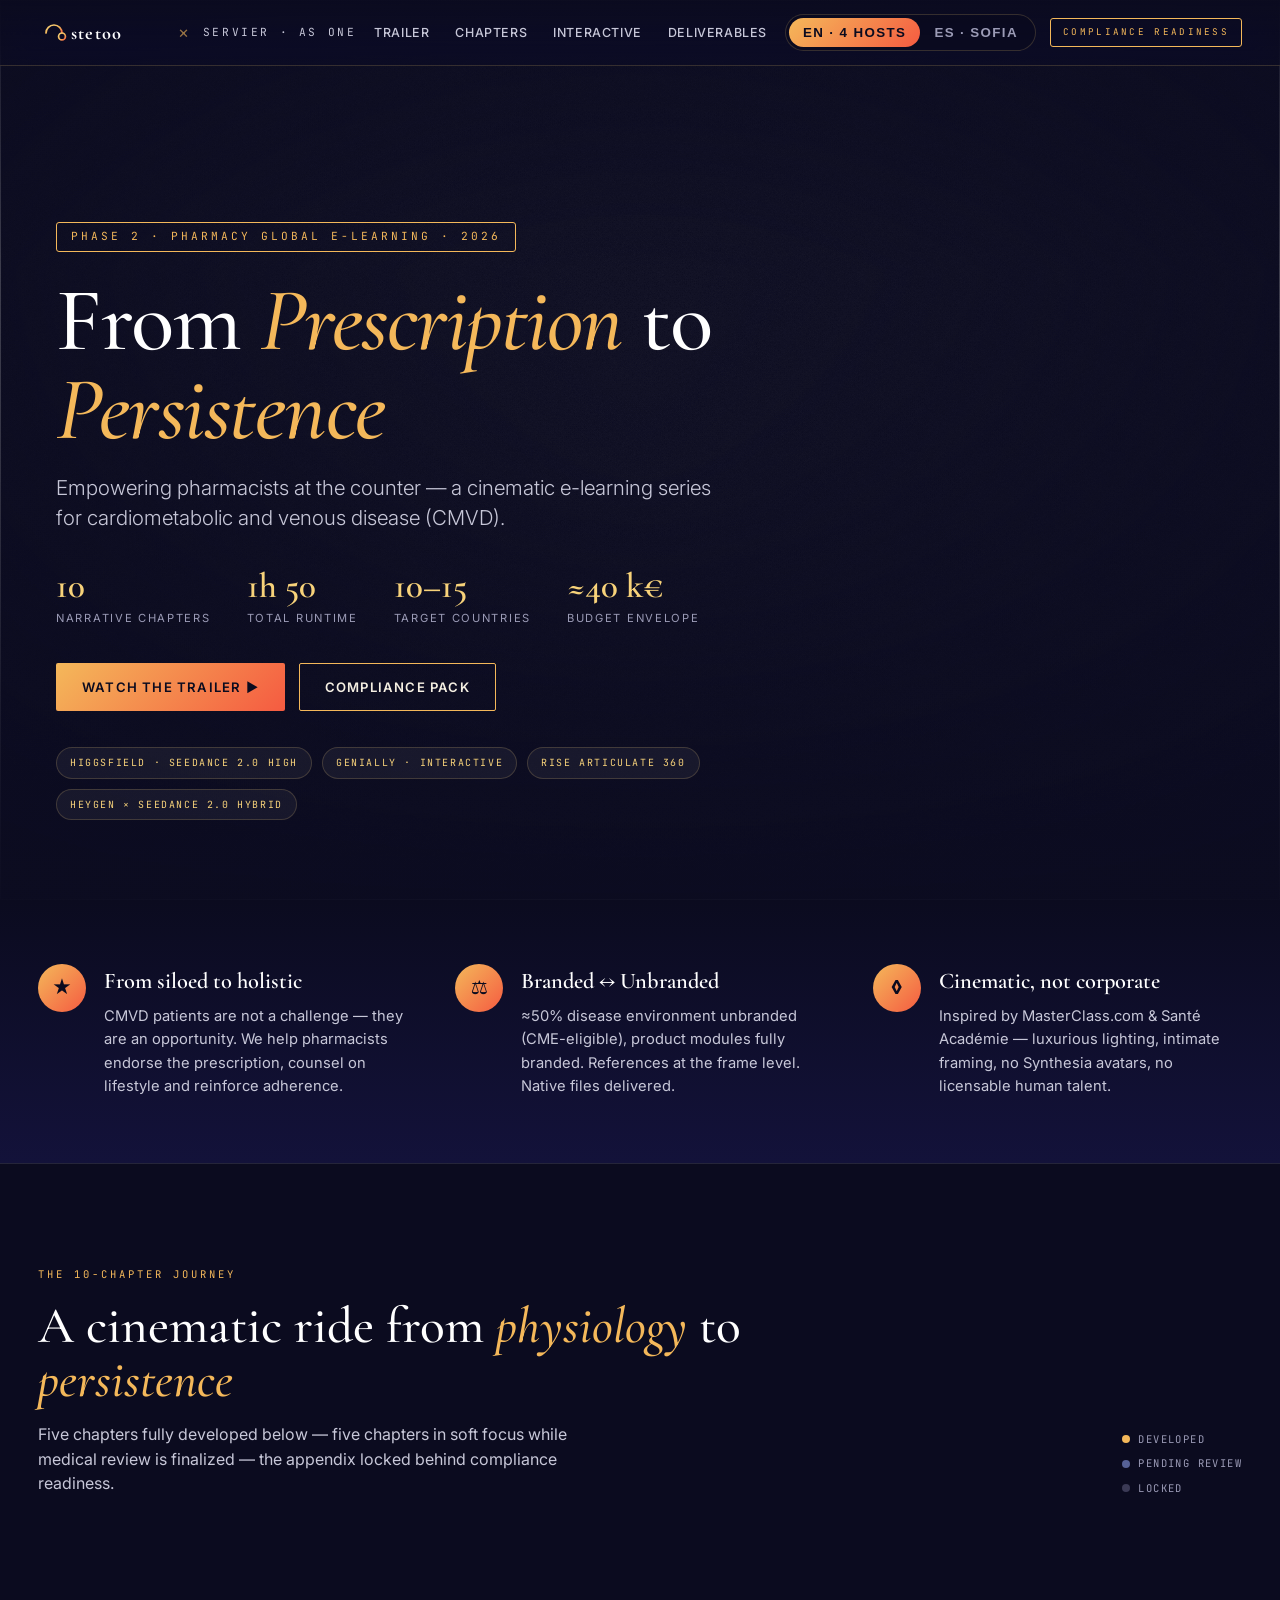
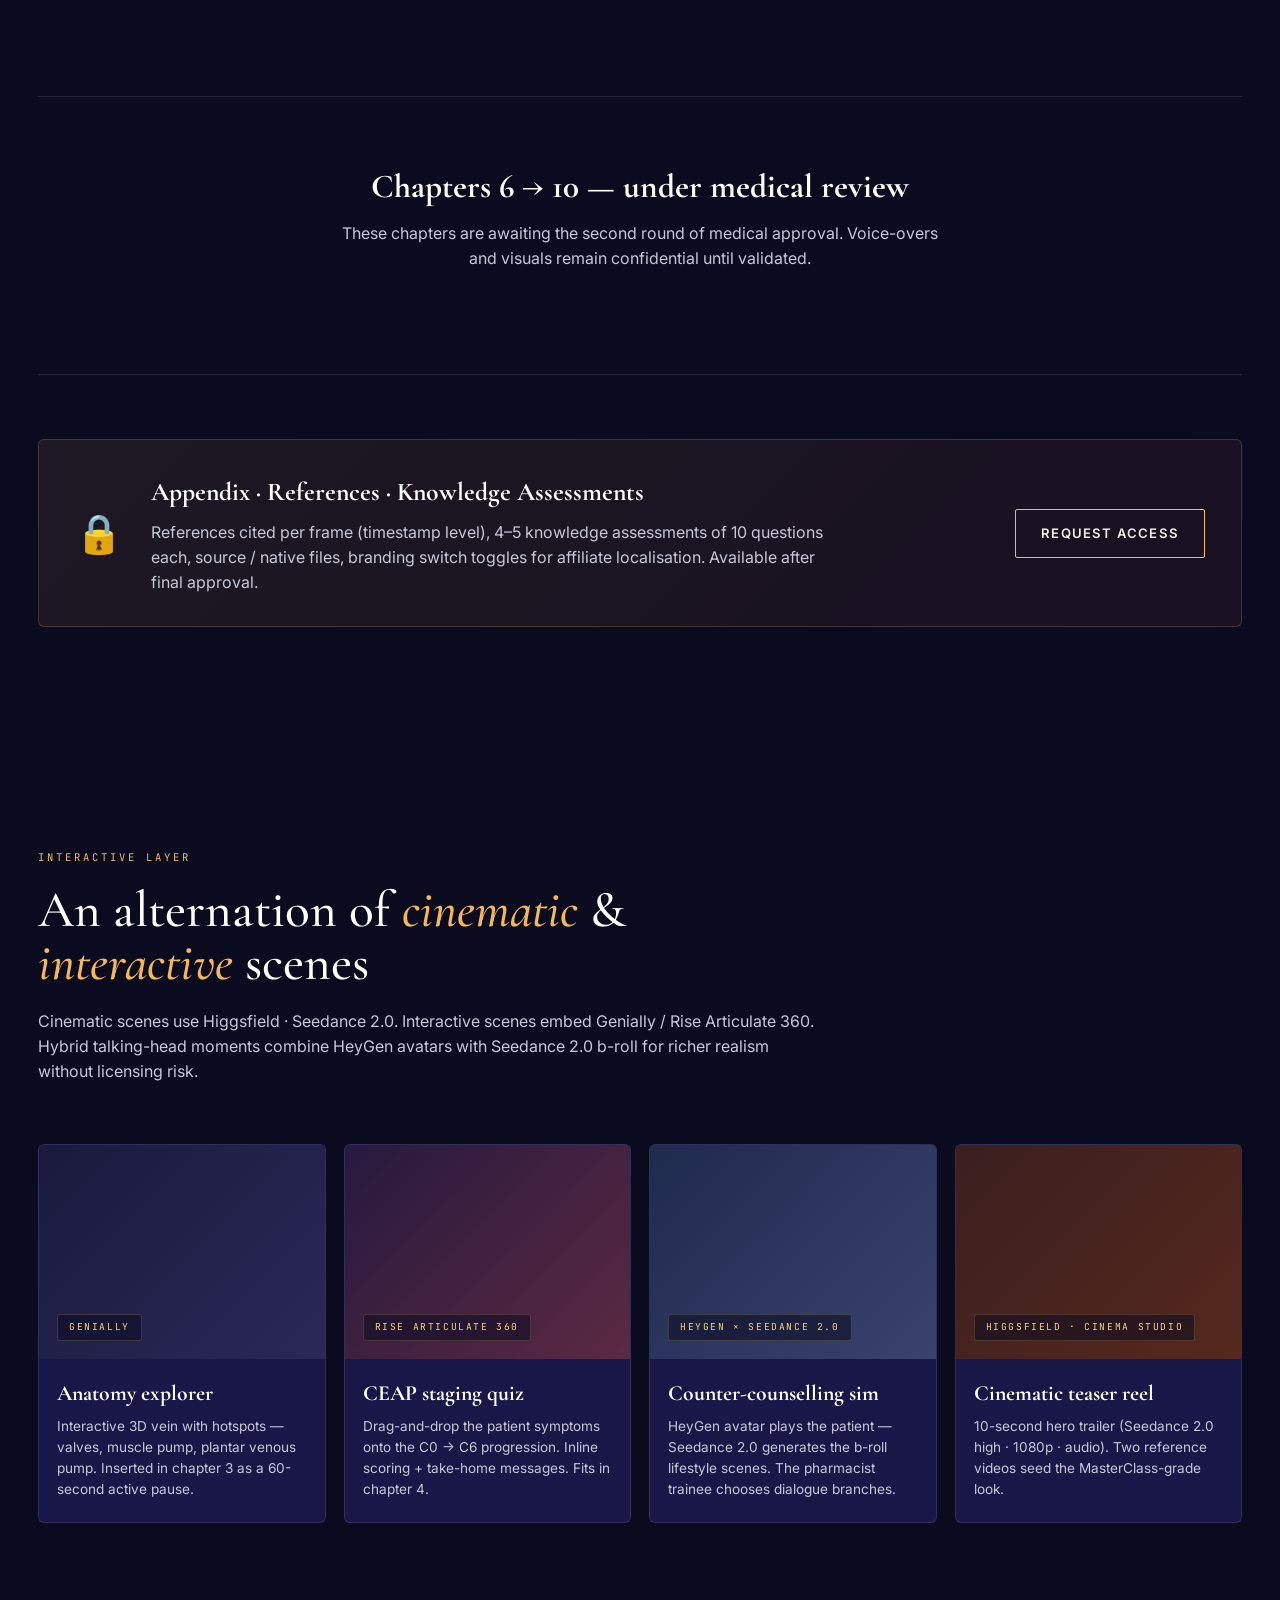
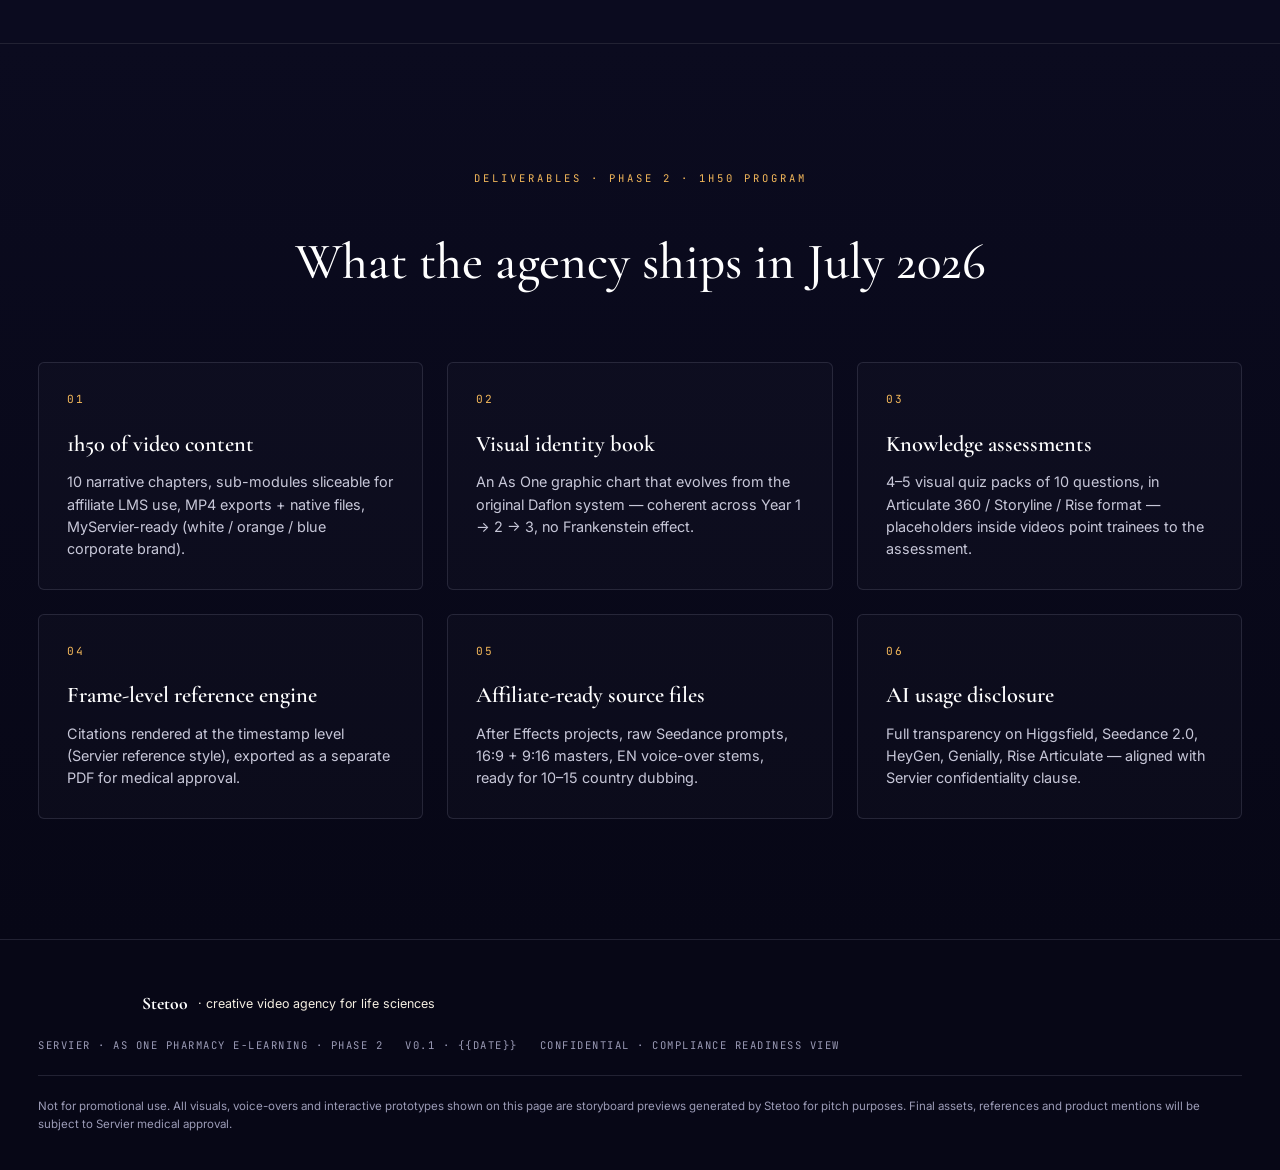
==== index.html @ 1345909c "feat: ASONE Pharmacy E-Learning storyboard (compliance-ready) - 5 cinematic chapters fully developed" ====
<!DOCTYPE html>
<html lang="en">
<head>
<meta charset="UTF-8">
<meta name="viewport" content="width=device-width, initial-scale=1.0">
<meta name="description" content="Servier × Stetoo — As One Pharmacy E-Learning · Phase 2 Storyboard · Compliance Readiness View">
<meta name="theme-color" content="#0b0b1f">
<title>Servier × Stetoo — As One Pharmacy E-Learning · Storyboard</title>
<link rel="preconnect" href="https://fonts.googleapis.com">
<link rel="preconnect" href="https://fonts.gstatic.com" crossorigin>
<link href="https://fonts.googleapis.com/css2?family=Cormorant+Garamond:wght@400;500;600;700&family=Inter:wght@300;400;500;600;700&family=JetBrains+Mono:wght@400;500&display=swap" rel="stylesheet">
<link rel="icon" href="data:image/svg+xml,<svg xmlns='http://www.w3.org/2000/svg' viewBox='0 0 32 32'><rect width='32' height='32' rx='6' fill='%2324226a'/><text x='16' y='22' text-anchor='middle' font-size='18' fill='%23f55b41'>♥</text></svg>">
<link rel="stylesheet" href="styles.css">
</head>
<body>

<!-- ───────────────────────── TOPBAR / LANGUAGE SELECTOR ───────────────────────── -->
<header class="topbar" id="topbar">
  <a class="topbar-brand" href="#hero">
    <!-- Stetoo logo (text mark with stethoscope chevron) -->
    <svg class="logo-stetoo" viewBox="0 0 220 56" aria-label="Stetoo">
      <defs>
        <linearGradient id="gStetoo" x1="0" x2="1" y1="0" y2="1">
          <stop offset="0%" stop-color="#f7d27a"/>
          <stop offset="55%" stop-color="#f4b85a"/>
          <stop offset="100%" stop-color="#f55b41"/>
        </linearGradient>
      </defs>
      <path d="M14 28 a14 14 0 0 1 28 0" fill="none" stroke="url(#gStetoo)" stroke-width="3" stroke-linecap="round"/>
      <circle cx="42" cy="34" r="6" fill="none" stroke="url(#gStetoo)" stroke-width="3"/>
      <text x="58" y="38" font-family="Cormorant Garamond" font-weight="700" font-size="32" fill="#fff" letter-spacing="2">stetoo</text>
    </svg>
    <span class="topbar-divider">×</span>
    <span class="topbar-client">SERVIER · As One</span>
  </a>

  <nav class="topbar-nav">
    <a href="#hero">Trailer</a>
    <a href="#chapters">Chapters</a>
    <a href="#interactive">Interactive</a>
    <a href="#deliverables">Deliverables</a>
  </nav>

  <div class="topbar-actions">
    <div class="cast-switch" data-current="default" role="tablist" aria-label="Cast / language">
      <button data-cast="default" class="cs-btn active">EN · 4 Hosts</button>
      <button data-cast="es" class="cs-btn">ES · Sofia</button>
    </div>
    <span class="badge-compliance">Compliance Readiness</span>
  </div>
</header>

<!-- ───────────────────────── HERO BLOCK ───────────────────────── -->
<section class="hero" id="hero">
  <div class="hero-media">
    <video id="heroVideo" muted loop playsinline poster="" preload="metadata"></video>
    <img id="heroPoster" alt="" decoding="async">
    <div class="hero-vignette"></div>
    <div class="hero-grain"></div>
  </div>

  <div class="hero-copy">
    <span class="hero-tag">Phase 2 · Pharmacy Global E-Learning · 2026</span>
    <h1 class="hero-title" data-i18n="hero.title">From <em>Prescription</em> to <em>Persistence</em></h1>
    <h2 class="hero-sub" data-i18n="hero.sub">Empowering pharmacists at the counter — a cinematic e-learning series for cardiometabolic and venous disease (CMVD).</h2>

    <div class="hero-meta">
      <div class="hm-block">
        <div class="hm-num">10</div>
        <div class="hm-lbl">narrative chapters</div>
      </div>
      <div class="hm-block">
        <div class="hm-num">1h&nbsp;50</div>
        <div class="hm-lbl">total runtime</div>
      </div>
      <div class="hm-block">
        <div class="hm-num">10–15</div>
        <div class="hm-lbl">target countries</div>
      </div>
      <div class="hm-block">
        <div class="hm-num">≈40 k€</div>
        <div class="hm-lbl">budget envelope</div>
      </div>
    </div>

    <div class="hero-cta">
      <a class="btn primary" href="#chapter-1">Watch the trailer ▶</a>
      <a class="btn ghost" href="#deliverables">Compliance pack</a>
    </div>

    <div class="hero-engines">
      <div class="he-pill">Higgsfield · Seedance 2.0 high</div>
      <div class="he-pill">Genially · interactive</div>
      <div class="he-pill">Rise Articulate 360</div>
      <div class="he-pill">HeyGen × Seedance 2.0 hybrid</div>
    </div>
  </div>
</section>

<!-- ───────────────────────── BRIEF STRIP ───────────────────────── -->
<section class="strip">
  <div class="strip-inner">
    <div class="strip-item">
      <div class="strip-icon">★</div>
      <div>
        <h4>From siloed to holistic</h4>
        <p data-i18n="strip.holistic">CMVD patients are not a challenge — they are an opportunity. We help pharmacists endorse the prescription, counsel on lifestyle and reinforce adherence.</p>
      </div>
    </div>
    <div class="strip-item">
      <div class="strip-icon">⚖</div>
      <div>
        <h4>Branded ↔ Unbranded</h4>
        <p data-i18n="strip.branded">≈50% disease environment unbranded (CME-eligible), product modules fully branded. References at the frame level. Native files delivered.</p>
      </div>
    </div>
    <div class="strip-item">
      <div class="strip-icon">◊</div>
      <div>
        <h4>Cinematic, not corporate</h4>
        <p data-i18n="strip.cinematic">Inspired by MasterClass.com & Santé Académie — luxurious lighting, intimate framing, no Synthesia avatars, no licensable human talent.</p>
      </div>
    </div>
  </div>
</section>

<!-- ───────────────────────── CHAPTER GRID ───────────────────────── -->
<section class="chapters" id="chapters">
  <header class="chapters-head">
    <div>
      <span class="eyebrow">The 10-chapter journey</span>
      <h2>A cinematic ride from <em>physiology</em> to <em>persistence</em></h2>
      <p>Five chapters fully developed below — five chapters in soft focus while medical review is finalized — the appendix locked behind compliance readiness.</p>
    </div>
    <div class="legend">
      <span><i class="dot d-ready"></i> Developed</span>
      <span><i class="dot d-blur"></i> Pending review</span>
      <span><i class="dot d-lock"></i> Locked</span>
    </div>
  </header>

  <div class="scenes" id="scenes-root"><!-- injected by JS --></div>

  <!-- BLURRED 5 next chapters -->
  <div class="blurred-rail">
    <div class="rail-overlay">
      <h3>Chapters 6 → 10 — under medical review</h3>
      <p>These chapters are awaiting the second round of medical approval. Voice-overs and visuals remain confidential until validated.</p>
    </div>
    <div class="blurred-grid" id="blurred-root"><!-- injected --></div>
  </div>

  <!-- LOCKED appendix -->
  <div class="locked-rail">
    <div class="locked-card">
      <div class="lock-icon">🔒</div>
      <div>
        <h3 data-i18n="lock.h">Appendix · References · Knowledge Assessments</h3>
        <p data-i18n="lock.p">References cited per frame (timestamp level), 4–5 knowledge assessments of 10 questions each, source / native files, branding switch toggles for affiliate localisation. Available after final approval.</p>
      </div>
      <a class="btn ghost" href="mailto:hello@stetoo.fr?subject=ASONE%20compliance%20pack" data-i18n="lock.btn">Request access</a>
    </div>
  </div>
</section>

<!-- ───────────────────────── INTERACTIVE BLOCK ───────────────────────── -->
<section class="interactive" id="interactive">
  <div class="int-head">
    <span class="eyebrow">Interactive layer</span>
    <h2>An alternation of <em>cinematic</em> &amp; <em>interactive</em> scenes</h2>
    <p>Cinematic scenes use Higgsfield · Seedance 2.0. Interactive scenes embed Genially / Rise Articulate 360. Hybrid talking-head moments combine HeyGen avatars with Seedance 2.0 b-roll for richer realism without licensing risk.</p>
  </div>
  <div class="int-grid">
    <article class="int-card">
      <div class="int-cover" style="background:linear-gradient(135deg,#1a1a3d,#2a2858);">
        <span class="int-stamp">Genially</span>
      </div>
      <h4>Anatomy explorer</h4>
      <p>Interactive 3D vein with hotspots — valves, muscle pump, plantar venous pump. Inserted in chapter 3 as a 60-second active pause.</p>
    </article>
    <article class="int-card">
      <div class="int-cover" style="background:linear-gradient(135deg,#27193e,#5b2942);">
        <span class="int-stamp">Rise Articulate 360</span>
      </div>
      <h4>CEAP staging quiz</h4>
      <p>Drag-and-drop the patient symptoms onto the C0 → C6 progression. Inline scoring + take-home messages. Fits in chapter 4.</p>
    </article>
    <article class="int-card">
      <div class="int-cover" style="background:linear-gradient(135deg,#1f2a4f,#3a426d);">
        <span class="int-stamp">HeyGen × Seedance 2.0</span>
      </div>
      <h4>Counter-counselling sim</h4>
      <p>HeyGen avatar plays the patient — Seedance 2.0 generates the b-roll lifestyle scenes. The pharmacist trainee chooses dialogue branches.</p>
    </article>
    <article class="int-card">
      <div class="int-cover" style="background:linear-gradient(135deg,#3a1f1f,#56281d);">
        <span class="int-stamp">Higgsfield · Cinema Studio</span>
      </div>
      <h4>Cinematic teaser reel</h4>
      <p>10-second hero trailer (Seedance 2.0 high · 1080p · audio). Two reference videos seed the MasterClass-grade look.</p>
    </article>
  </div>
</section>

<!-- ───────────────────────── DELIVERABLES ───────────────────────── -->
<section class="deliverables" id="deliverables">
  <div class="dlv-head">
    <span class="eyebrow">Deliverables · Phase 2 · 1h50 program</span>
    <h2>What the agency ships in July 2026</h2>
  </div>
  <div class="dlv-grid">
    <div class="dlv">
      <span class="dlv-num">01</span>
      <h4>1h50 of video content</h4>
      <p>10 narrative chapters, sub-modules sliceable for affiliate LMS use, MP4 exports + native files, MyServier-ready (white / orange / blue corporate brand).</p>
    </div>
    <div class="dlv">
      <span class="dlv-num">02</span>
      <h4>Visual identity book</h4>
      <p>An As One graphic chart that evolves from the original Daflon system — coherent across Year 1 → 2 → 3, no Frankenstein effect.</p>
    </div>
    <div class="dlv">
      <span class="dlv-num">03</span>
      <h4>Knowledge assessments</h4>
      <p>4–5 visual quiz packs of 10 questions, in Articulate 360 / Storyline / Rise format — placeholders inside videos point trainees to the assessment.</p>
    </div>
    <div class="dlv">
      <span class="dlv-num">04</span>
      <h4>Frame-level reference engine</h4>
      <p>Citations rendered at the timestamp level (Servier reference style), exported as a separate PDF for medical approval.</p>
    </div>
    <div class="dlv">
      <span class="dlv-num">05</span>
      <h4>Affiliate-ready source files</h4>
      <p>After Effects projects, raw Seedance prompts, 16:9 + 9:16 masters, EN voice-over stems, ready for 10–15 country dubbing.</p>
    </div>
    <div class="dlv">
      <span class="dlv-num">06</span>
      <h4>AI usage disclosure</h4>
      <p>Full transparency on Higgsfield, Seedance 2.0, HeyGen, Genially, Rise Articulate — aligned with Servier confidentiality clause.</p>
    </div>
  </div>
</section>

<!-- ───────────────────────── FOOTER ───────────────────────── -->
<footer class="foot">
  <div class="foot-row">
    <div class="foot-brand">
      <svg class="logo-stetoo small" viewBox="0 0 220 56"><use href="#"/></svg>
      <strong>Stetoo</strong> · creative video agency for life sciences
    </div>
    <div class="foot-meta">
      <span>Servier · As One Pharmacy E-Learning · Phase 2</span>
      <span>v0.1 · {{DATE}}</span>
      <span>Confidential · Compliance Readiness View</span>
    </div>
  </div>
  <div class="foot-disclaimer">
    Not for promotional use. All visuals, voice-overs and interactive prototypes shown on this page are storyboard previews generated by Stetoo for pitch purposes. Final assets, references and product mentions will be subject to Servier medical approval.
  </div>
</footer>

<script src="data.js"></script>
<script src="app.js"></script>
</body>
</html>
---- styles.css ----
/* ════════════════════════════════════════════════════════════════════
   ASONE — Stetoo · Servier  |  Cinematic dark-luxe theme
   Inspired by MasterClass.com & SantéAcadémie.fr
   ════════════════════════════════════════════════════════════════════ */
:root{
  --navy:#24226a;       /* Servier core navy   */
  --navy-deep:#0b0b1f;  /* near-black backdrop */
  --navy-mid:#13123a;   /* surface elevated     */
  --navy-card:#181747;
  --gold:#f4b85a;
  --gold-soft:#f7d27a;
  --tangerine:#f55b41;  /* Servier accent      */
  --cream:#f5efe2;
  --white:#ffffff;
  --grey:#9b9bb6;
  --grey-soft:#c7c7d8;
  --line:rgba(247,210,122,0.18);
  --line-cool:rgba(155,155,182,0.18);
  --shadow:0 30px 80px rgba(0,0,0,.55);
  --serif:'Cormorant Garamond', Georgia, serif;
  --sans:'Inter', -apple-system, system-ui, sans-serif;
  --mono:'JetBrains Mono', 'Courier New', monospace;
}
*{box-sizing:border-box;margin:0;padding:0}
html,body{background:var(--navy-deep);color:var(--cream);font-family:var(--sans);font-size:16px;line-height:1.55;-webkit-font-smoothing:antialiased;text-rendering:optimizeLegibility;scroll-behavior:smooth}
body{overflow-x:hidden}
img,video,svg{display:block;max-width:100%}
a{color:inherit;text-decoration:none}
em{color:var(--gold);font-family:var(--serif);font-style:italic;font-weight:500}

/* ──────────────────────── topbar ──────────────────────── */
.topbar{position:fixed;top:0;left:0;right:0;z-index:90;display:flex;align-items:center;justify-content:space-between;padding:14px 38px;backdrop-filter:saturate(180%) blur(18px);-webkit-backdrop-filter:saturate(180%) blur(18px);background:linear-gradient(180deg,rgba(11,11,31,.95),rgba(11,11,31,.55));border-bottom:1px solid var(--line)}
.topbar-brand{display:flex;align-items:center;gap:14px;color:#fff}
.logo-stetoo{height:32px;width:auto}
.logo-stetoo.small{height:24px;opacity:.8}
.topbar-divider{color:var(--gold);font-size:1.05rem;opacity:.6}
.topbar-client{font-family:var(--mono);font-size:.7rem;letter-spacing:2.6px;color:var(--grey-soft);text-transform:uppercase}
.topbar-nav{display:flex;gap:26px;font-size:.78rem;letter-spacing:.6px;color:var(--grey-soft);text-transform:uppercase;font-weight:500}
.topbar-nav a{position:relative;padding:6px 0;transition:color .25s}
.topbar-nav a:hover{color:var(--gold-soft)}
.topbar-nav a:hover::after{content:'';position:absolute;left:0;right:0;bottom:-2px;height:1px;background:var(--gold)}
.topbar-actions{display:flex;align-items:center;gap:14px}
.cast-switch{display:flex;background:rgba(11,11,31,.7);border:1px solid var(--line);border-radius:999px;padding:3px;font-family:var(--mono);font-size:.62rem}
.cs-btn{background:transparent;border:none;padding:7px 14px;color:var(--grey);cursor:pointer;border-radius:999px;letter-spacing:1.4px;text-transform:uppercase;font-weight:600;transition:all .3s}
.cs-btn.active{background:linear-gradient(135deg,var(--gold),var(--tangerine));color:#0b0b1f}
.badge-compliance{font-family:var(--mono);font-size:.58rem;letter-spacing:2.3px;text-transform:uppercase;color:var(--gold);border:1px solid var(--gold);padding:6px 12px;border-radius:3px}
@media(max-width:1100px){.topbar-nav{display:none}.topbar{padding:12px 18px}}
@media(max-width:680px){.topbar-actions .badge-compliance{display:none}}

/* ──────────────────────── hero ──────────────────────── */
.hero{position:relative;min-height:100vh;display:flex;align-items:flex-end;padding:160px 56px 80px;overflow:hidden}
.hero-media{position:absolute;inset:0;z-index:0}
.hero-media video,.hero-media img{position:absolute;inset:0;width:100%;height:100%;object-fit:cover;object-position:center}
.hero-media #heroPoster{filter:contrast(1.05) saturate(1.05)}
.hero-vignette{position:absolute;inset:0;background:radial-gradient(60% 80% at 50% 50%,transparent,rgba(11,11,31,.85)),linear-gradient(180deg,rgba(11,11,31,.45) 0%,transparent 30%,rgba(11,11,31,.95) 100%)}
.hero-grain{position:absolute;inset:0;opacity:.18;mix-blend-mode:overlay;pointer-events:none;background-image:url("data:image/svg+xml,%3Csvg xmlns='http://www.w3.org/2000/svg' width='200' height='200'%3E%3Cfilter id='n'%3E%3CfeTurbulence type='fractalNoise' baseFrequency='1.5' numOctaves='2'/%3E%3CfeColorMatrix values='0 0 0 0 1 0 0 0 0 1 0 0 0 0 1 0 0 0 .35 0'/%3E%3C/filter%3E%3Crect width='100%25' height='100%25' filter='url(%23n)'/%3E%3C/svg%3E")}
.hero-copy{position:relative;z-index:2;max-width:880px}
.hero-tag{display:inline-block;font-family:var(--mono);font-size:.7rem;letter-spacing:3px;text-transform:uppercase;color:var(--gold);border:1px solid var(--gold);padding:5px 14px;border-radius:3px;margin-bottom:24px}
.hero-title{font-family:var(--serif);font-weight:500;font-size:clamp(3rem,7vw,6.4rem);line-height:1;letter-spacing:-1.5px;color:var(--white);margin-bottom:18px}
.hero-title em{display:inline-block;color:var(--gold)}
.hero-sub{font-weight:300;font-size:clamp(1rem,1.6vw,1.35rem);line-height:1.45;color:var(--grey-soft);max-width:680px;margin-bottom:36px}
.hero-meta{display:flex;flex-wrap:wrap;gap:36px;margin-bottom:36px}
.hm-block{}
.hm-num{font-family:var(--serif);font-weight:600;font-size:2.2rem;color:var(--gold-soft);line-height:1}
.hm-lbl{font-size:.7rem;letter-spacing:1.7px;text-transform:uppercase;color:var(--grey);margin-top:6px}
.hero-cta{display:flex;gap:14px;flex-wrap:wrap;margin-bottom:36px}
.btn{display:inline-flex;align-items:center;justify-content:center;padding:14px 26px;font-family:var(--sans);font-weight:600;font-size:.82rem;letter-spacing:1.2px;text-transform:uppercase;border-radius:2px;transition:all .35s;cursor:pointer;border:none}
.btn.primary{background:linear-gradient(135deg,var(--gold),var(--tangerine));color:#0b0b1f}
.btn.primary:hover{transform:translateY(-2px);box-shadow:0 12px 36px rgba(244,184,90,.35)}
.btn.ghost{background:transparent;color:var(--cream);border:1px solid var(--gold);padding:13px 25px}
.btn.ghost:hover{background:var(--gold);color:#0b0b1f}
.hero-engines{display:flex;gap:10px;flex-wrap:wrap}
.he-pill{font-family:var(--mono);font-size:.62rem;letter-spacing:1.6px;text-transform:uppercase;background:rgba(255,255,255,.05);border:1px solid var(--line);color:var(--gold-soft);padding:7px 13px;border-radius:999px}
@media(max-width:760px){.hero{padding:140px 24px 60px}.hero-meta{gap:22px}.hm-num{font-size:1.7rem}}

/* ──────────────────────── strip ──────────────────────── */
.strip{padding:64px 38px;background:linear-gradient(180deg,var(--navy-deep),var(--navy-mid));border-bottom:1px solid var(--line-cool)}
.strip-inner{max-width:1280px;margin:0 auto;display:grid;grid-template-columns:repeat(3,1fr);gap:48px}
.strip-item{display:flex;gap:18px}
.strip-icon{flex-shrink:0;width:48px;height:48px;border-radius:50%;background:linear-gradient(135deg,var(--gold),var(--tangerine));display:flex;align-items:center;justify-content:center;color:#0b0b1f;font-size:1.2rem;font-weight:700}
.strip-item h4{font-family:var(--serif);font-size:1.4rem;font-weight:600;color:var(--white);margin-bottom:6px}
.strip-item p{font-size:.92rem;color:var(--grey-soft);line-height:1.6}
@media(max-width:920px){.strip-inner{grid-template-columns:1fr;gap:32px}}

/* ──────────────────────── chapters ──────────────────────── */
.chapters{padding:96px 38px;max-width:1380px;margin:0 auto}
.chapters-head{display:flex;justify-content:space-between;align-items:flex-end;gap:40px;margin-bottom:60px;flex-wrap:wrap}
.eyebrow{display:inline-block;font-family:var(--mono);font-size:.66rem;letter-spacing:3px;text-transform:uppercase;color:var(--gold);margin-bottom:18px}
.chapters-head h2{font-family:var(--serif);font-weight:500;font-size:clamp(2rem,4vw,3.4rem);line-height:1.05;color:var(--white);max-width:760px}
.chapters-head h2 em{color:var(--gold)}
.chapters-head p{margin-top:14px;color:var(--grey-soft);max-width:560px}
.legend{display:flex;flex-direction:column;gap:8px;font-family:var(--mono);font-size:.66rem;letter-spacing:1.4px;text-transform:uppercase;color:var(--grey)}
.legend span{display:flex;align-items:center;gap:8px}
.dot{width:8px;height:8px;border-radius:50%;display:inline-block}
.d-ready{background:var(--gold)}
.d-blur{background:#566196}
.d-lock{background:#3b3a55}

/* scenes (developed) */
.scenes{display:flex;flex-direction:column;gap:80px}
.scene{display:grid;grid-template-columns:1.1fr 1fr;gap:48px;align-items:center;position:relative}
.scene:nth-child(even){grid-template-columns:1fr 1.1fr}
.scene:nth-child(even) .scene-frames{order:2}
.scene-frames{position:relative;display:grid;grid-template-columns:1fr 1fr;gap:14px}
.scene-frame{position:relative;aspect-ratio:16/9;background:#1a1a3a;border-radius:6px;overflow:hidden;box-shadow:var(--shadow);transition:transform .6s cubic-bezier(.2,.8,.2,1)}
.scene-frame:hover{transform:translateY(-6px)}
.scene-frame img{width:100%;height:100%;object-fit:cover}
.scene-frame::after{content:'';position:absolute;inset:0;background:linear-gradient(180deg,transparent 60%,rgba(11,11,31,.7));pointer-events:none}
.frame-label{position:absolute;left:12px;bottom:10px;font-family:var(--mono);font-size:.6rem;letter-spacing:2px;text-transform:uppercase;color:var(--gold-soft);z-index:2}
.scene-copy{position:relative}
.scene-num{font-family:var(--serif);font-size:6rem;font-weight:600;color:var(--gold);opacity:.18;line-height:1;position:absolute;top:-30px;left:-8px;user-select:none}
.scene-tag{font-family:var(--mono);font-size:.66rem;letter-spacing:2.4px;text-transform:uppercase;color:var(--gold);margin-bottom:10px;display:inline-block}
.scene-title{font-family:var(--serif);font-weight:600;font-size:clamp(1.7rem,2.8vw,2.4rem);line-height:1.1;color:var(--white);margin-bottom:14px;letter-spacing:-.4px}
.scene-host{display:flex;align-items:center;gap:10px;margin-bottom:16px;font-family:var(--mono);font-size:.7rem;letter-spacing:1.4px;text-transform:uppercase;color:var(--grey)}
.host-avatar{width:34px;height:34px;border-radius:50%;background:linear-gradient(135deg,#3c2c5a,#5b4b80);display:flex;align-items:center;justify-content:center;color:var(--gold);font-family:var(--serif);font-weight:600;font-size:.95rem;border:1px solid var(--line)}
.scene-host strong{color:var(--cream);font-weight:600}
.vo-block{position:relative;border-left:2px solid var(--gold);padding:6px 0 6px 18px;font-family:var(--serif);font-size:1.05rem;line-height:1.55;color:var(--cream);margin-bottom:18px;font-style:italic;font-weight:400}
.vo-block::before{content:'“';position:absolute;left:-6px;top:-18px;font-family:var(--serif);font-size:3rem;color:var(--gold);opacity:.6}
.script-link{display:inline-flex;align-items:center;gap:6px;font-family:var(--mono);font-size:.62rem;letter-spacing:1.6px;text-transform:uppercase;color:var(--grey-soft);margin-bottom:18px}
.refs{display:flex;flex-direction:column;gap:6px;font-family:var(--mono);font-size:.65rem;color:var(--grey);margin-bottom:20px}
.refs-row{display:flex;gap:8px;align-items:flex-start}
.refs-tag{flex-shrink:0;color:var(--gold);min-width:46px}
.scene-meta-row{display:flex;gap:10px;flex-wrap:wrap;margin-bottom:18px}
.meta-pill{font-family:var(--mono);font-size:.6rem;letter-spacing:1.3px;text-transform:uppercase;background:rgba(255,255,255,.04);border:1px solid var(--line-cool);color:var(--grey-soft);padding:5px 11px;border-radius:3px}
.meta-pill.acc{color:var(--gold);border-color:var(--line)}
.takeaway{margin-top:14px;padding:14px 16px;background:rgba(244,184,90,.06);border-left:3px solid var(--gold);border-radius:3px;font-size:.86rem;line-height:1.55;color:var(--cream)}
.takeaway b{color:var(--gold);font-family:var(--mono);font-size:.62rem;letter-spacing:1.6px;text-transform:uppercase;display:block;margin-bottom:4px}
@media(max-width:920px){.scene,.scene:nth-child(even){grid-template-columns:1fr;gap:24px}.scene:nth-child(even) .scene-frames{order:0}.scene-num{font-size:4rem;top:-18px}}

/* blurred rail */
.blurred-rail{position:relative;margin-top:140px;padding:64px 0;border-top:1px solid var(--line-cool);border-bottom:1px solid var(--line-cool)}
.rail-overlay{text-align:center;margin-bottom:40px;padding:0 24px}
.rail-overlay h3{font-family:var(--serif);font-size:clamp(1.6rem,2.6vw,2.2rem);color:var(--white);margin-bottom:8px}
.rail-overlay p{color:var(--grey-soft);max-width:620px;margin:0 auto}
.blurred-grid{display:grid;grid-template-columns:repeat(5,1fr);gap:14px;padding:0 4px}
.blurred-card{position:relative;aspect-ratio:3/4;background:linear-gradient(180deg,#1a1a3d,#0d0d29);border-radius:6px;padding:24px;color:var(--cream);overflow:hidden;border:1px solid var(--line-cool)}
.blurred-card .bc-num{font-family:var(--serif);font-size:3rem;color:var(--gold);opacity:.4;line-height:1;font-weight:600}
.blurred-card .bc-title{font-family:var(--serif);font-size:1.2rem;font-weight:600;color:var(--white);margin-top:12px;filter:blur(4px);user-select:none;pointer-events:none}
.blurred-card .bc-host{font-family:var(--mono);font-size:.62rem;letter-spacing:1.6px;color:var(--grey);text-transform:uppercase;margin-top:12px;filter:blur(2.5px)}
.blurred-card .bc-vo{margin-top:14px;font-size:.78rem;color:var(--grey-soft);line-height:1.45;filter:blur(5px);font-style:italic;user-select:none}
.blurred-card::after{content:'';position:absolute;inset:0;background:radial-gradient(80% 80% at 50% 100%,rgba(244,184,90,.18),transparent 60%);pointer-events:none}
.blurred-card .bc-pending{position:absolute;bottom:14px;left:24px;right:24px;font-family:var(--mono);font-size:.58rem;letter-spacing:1.6px;text-transform:uppercase;color:var(--gold);display:flex;justify-content:space-between;align-items:center;z-index:2}
@media(max-width:1100px){.blurred-grid{grid-template-columns:repeat(3,1fr)}}
@media(max-width:680px){.blurred-grid{grid-template-columns:repeat(2,1fr)}}

/* locked rail */
.locked-rail{margin-top:64px}
.locked-card{display:grid;grid-template-columns:auto 1fr auto;gap:28px;align-items:center;background:linear-gradient(135deg,rgba(244,184,90,.08),rgba(245,91,65,.06));border:1px solid var(--line);border-radius:6px;padding:32px 36px}
.lock-icon{font-size:2.4rem}
.locked-card h3{font-family:var(--serif);font-size:1.6rem;color:var(--white);margin-bottom:8px}
.locked-card p{color:var(--grey-soft);max-width:680px}
@media(max-width:780px){.locked-card{grid-template-columns:1fr;text-align:left}.lock-icon{font-size:1.8rem}}

/* ──────────────────────── interactive ──────────────────────── */
.interactive{padding:120px 38px;max-width:1380px;margin:0 auto}
.int-head{margin-bottom:60px;max-width:780px}
.int-head h2{font-family:var(--serif);font-weight:500;font-size:clamp(2rem,4vw,3.2rem);line-height:1.05;color:var(--white);margin-bottom:18px}
.int-head h2 em{color:var(--gold)}
.int-head p{color:var(--grey-soft)}
.int-grid{display:grid;grid-template-columns:repeat(4,1fr);gap:18px}
.int-card{background:var(--navy-card);border:1px solid var(--line-cool);border-radius:6px;overflow:hidden;transition:all .35s}
.int-card:hover{transform:translateY(-4px);border-color:var(--line)}
.int-cover{aspect-ratio:4/3;position:relative;display:flex;align-items:flex-end;padding:18px}
.int-stamp{font-family:var(--mono);font-size:.6rem;letter-spacing:1.6px;text-transform:uppercase;color:var(--gold-soft);background:rgba(11,11,31,.55);border:1px solid var(--line);padding:5px 11px;border-radius:3px}
.int-card h4{font-family:var(--serif);font-size:1.35rem;color:var(--white);padding:18px 18px 6px}
.int-card p{padding:0 18px 22px;font-size:.85rem;color:var(--grey-soft)}
@media(max-width:1100px){.int-grid{grid-template-columns:repeat(2,1fr)}}
@media(max-width:560px){.int-grid{grid-template-columns:1fr}}

/* ──────────────────────── deliverables ──────────────────────── */
.deliverables{padding:120px 38px;background:linear-gradient(180deg,var(--navy-deep),#070716);border-top:1px solid var(--line-cool)}
.dlv-head{max-width:1380px;margin:0 auto 60px;text-align:center}
.dlv-head h2{font-family:var(--serif);font-weight:500;font-size:clamp(2rem,4vw,3.2rem);color:var(--white);margin-top:18px}
.dlv-grid{display:grid;grid-template-columns:repeat(3,1fr);gap:24px;max-width:1380px;margin:0 auto}
.dlv{background:rgba(255,255,255,.02);border:1px solid var(--line-cool);border-radius:6px;padding:28px;transition:all .3s}
.dlv:hover{border-color:var(--line);background:rgba(244,184,90,.04)}
.dlv-num{font-family:var(--mono);font-size:.7rem;letter-spacing:2px;color:var(--gold);margin-bottom:18px;display:block}
.dlv h4{font-family:var(--serif);font-size:1.4rem;font-weight:600;color:var(--white);margin-bottom:10px}
.dlv p{color:var(--grey-soft);font-size:.9rem;line-height:1.55}
@media(max-width:920px){.dlv-grid{grid-template-columns:1fr}}

/* ──────────────────────── footer ──────────────────────── */
.foot{padding:50px 38px 36px;background:#070716;border-top:1px solid var(--line-cool)}
.foot-row{display:flex;justify-content:space-between;align-items:center;flex-wrap:wrap;gap:20px;max-width:1380px;margin:0 auto 22px;font-size:.78rem;color:var(--grey)}
.foot-brand{display:flex;align-items:center;gap:10px;color:var(--cream)}
.foot-brand strong{font-family:var(--serif);font-size:1.1rem;color:var(--white)}
.foot-meta{display:flex;gap:22px;flex-wrap:wrap;font-family:var(--mono);font-size:.66rem;letter-spacing:1.5px;text-transform:uppercase;color:var(--grey)}
.foot-disclaimer{max-width:1380px;margin:0 auto;padding-top:22px;border-top:1px solid var(--line-cool);font-size:.72rem;color:var(--grey);line-height:1.55}

/* ──────────────────────── animations ──────────────────────── */
@keyframes fadeUp{from{opacity:0;transform:translateY(28px)}to{opacity:1;transform:translateY(0)}}
.scene{animation:fadeUp .9s cubic-bezier(.2,.8,.2,1) both;animation-timeline:view();animation-range:entry 0% entry 60%}
.int-card,.dlv{animation:fadeUp .8s cubic-bezier(.2,.8,.2,1) both;animation-timeline:view();animation-range:entry 0% entry 50%}
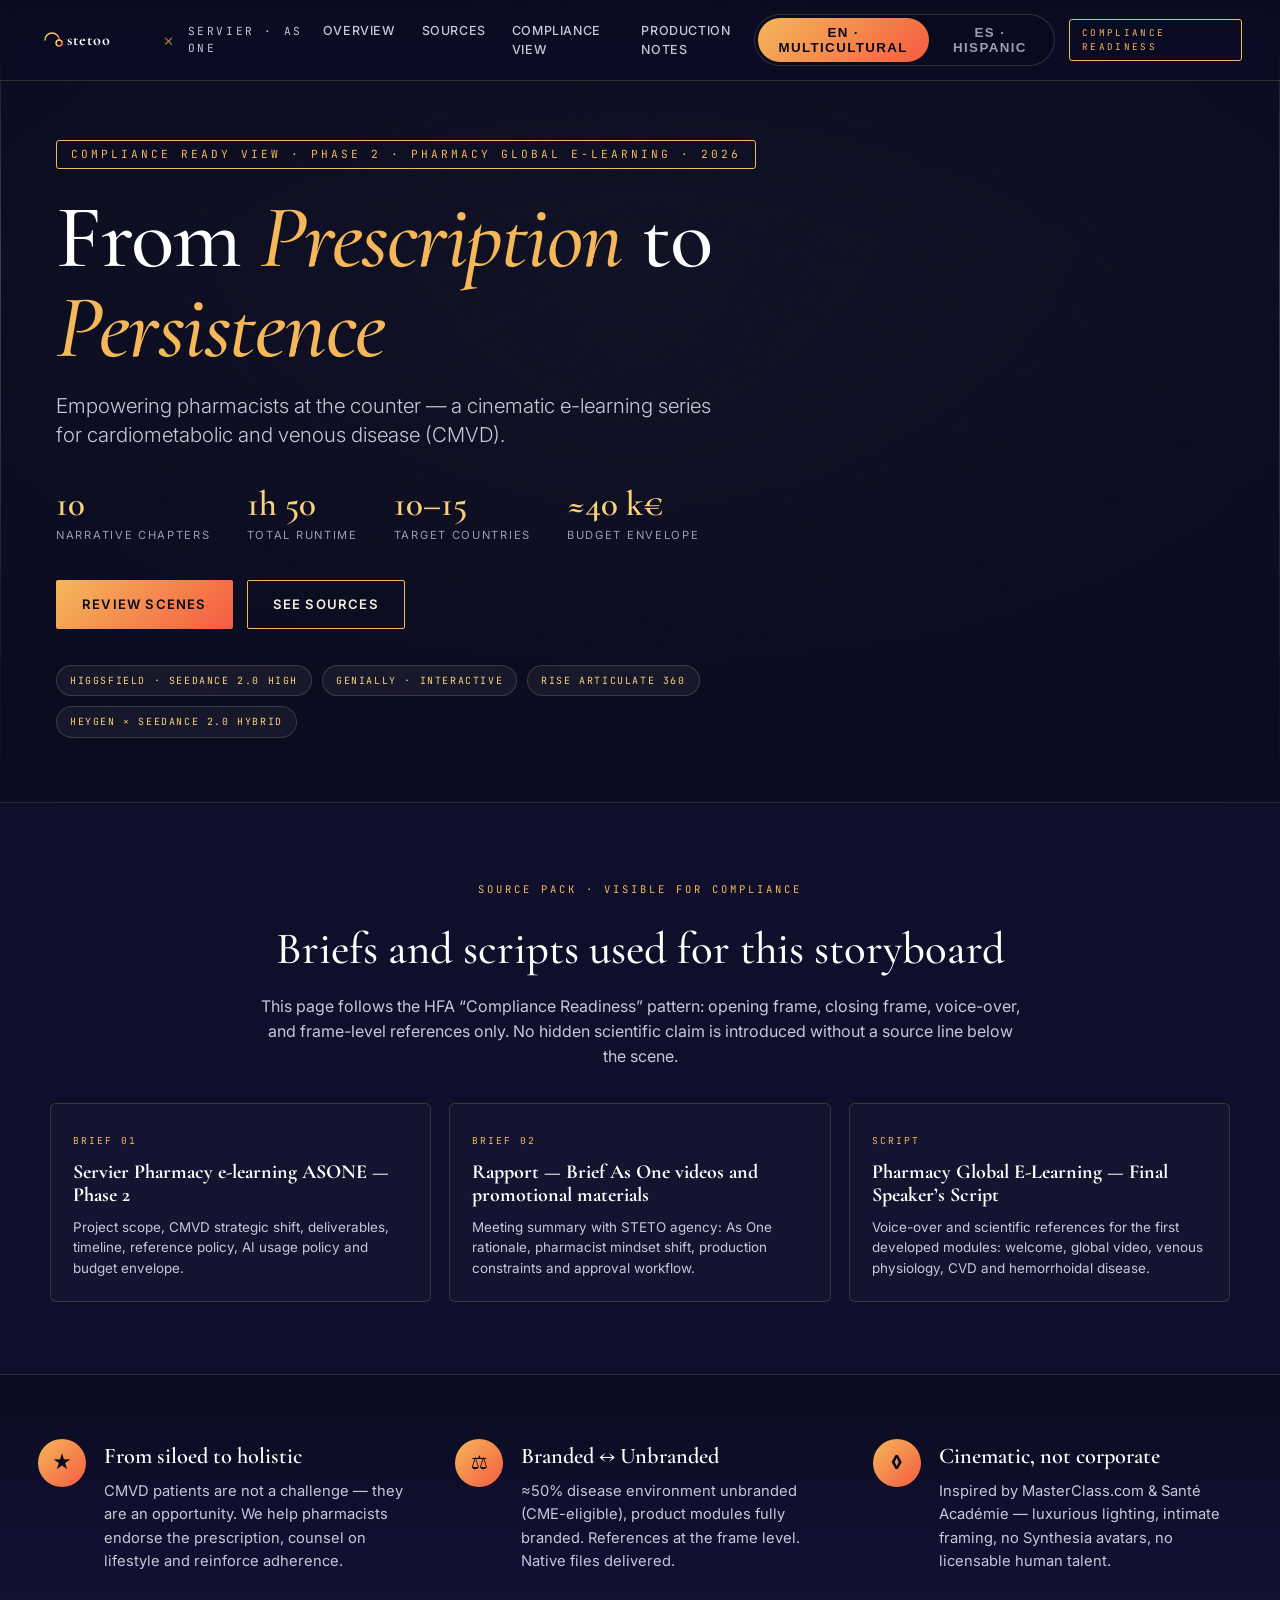
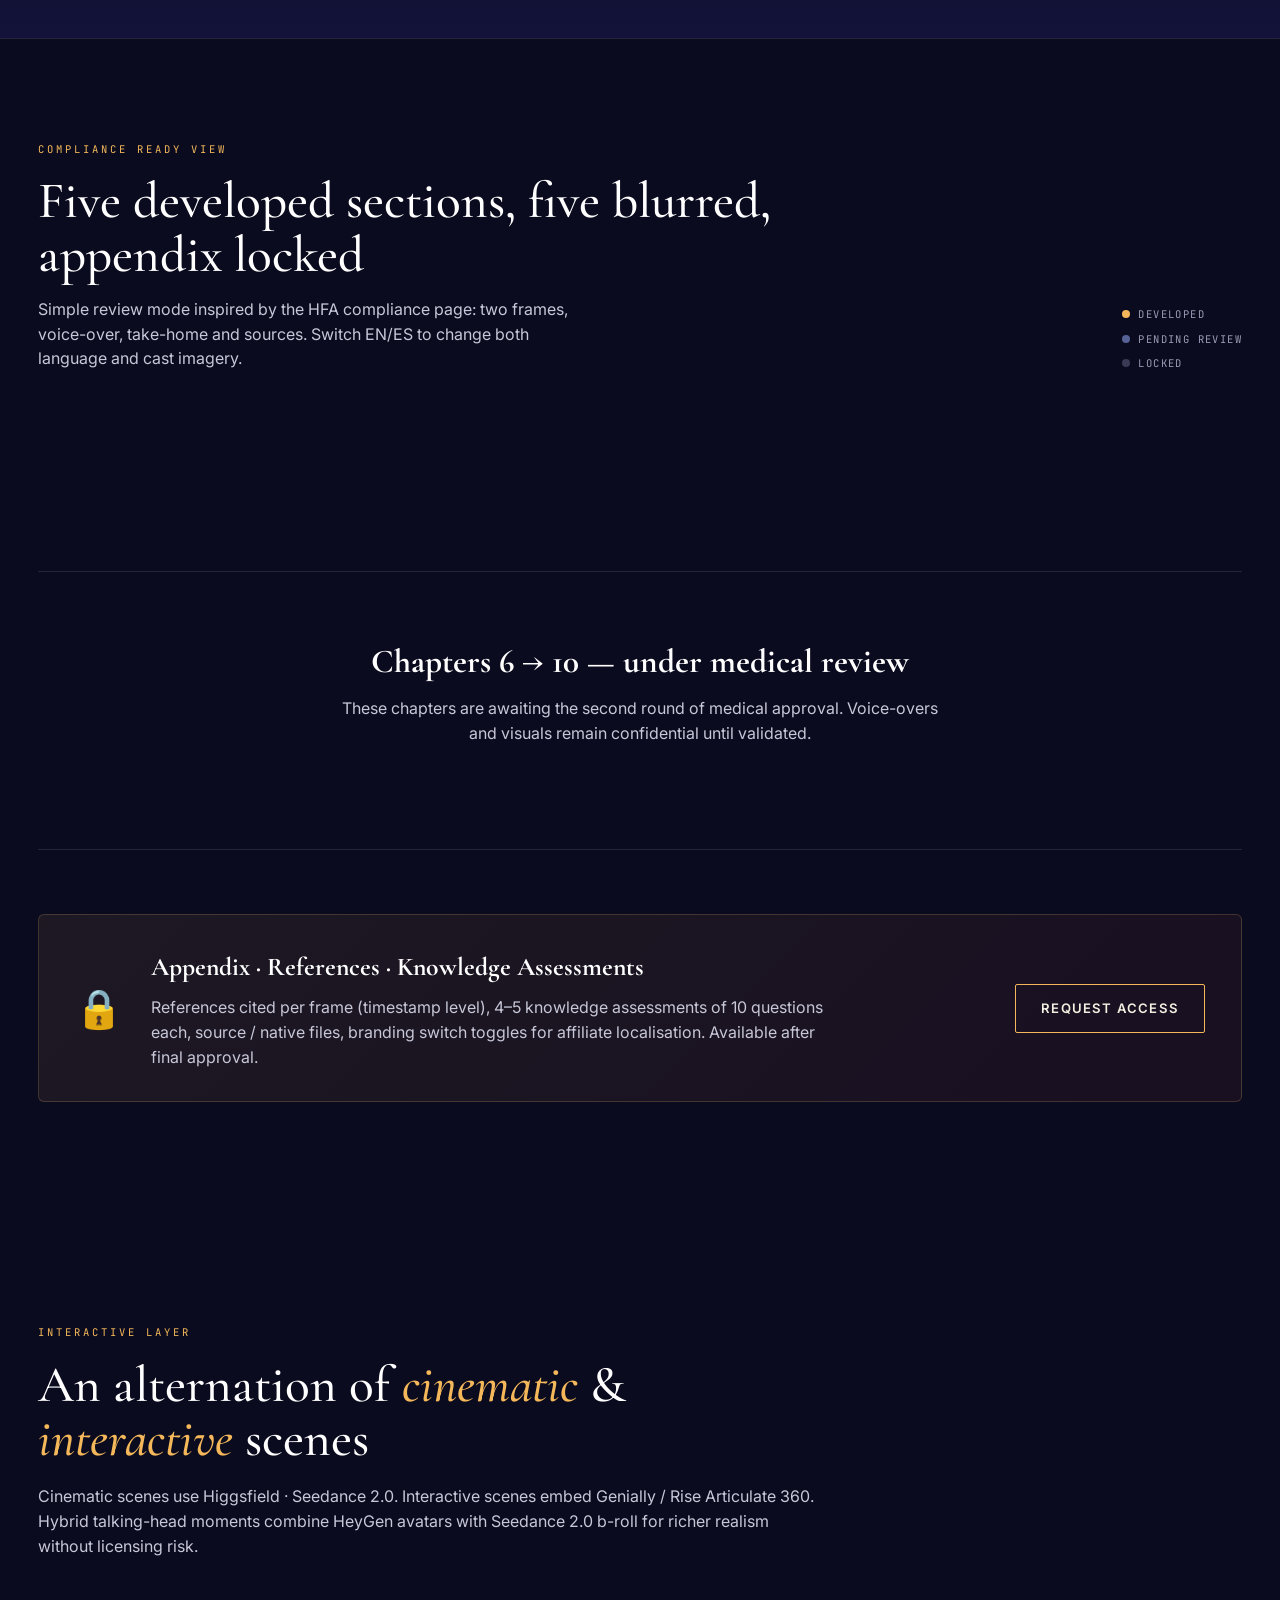
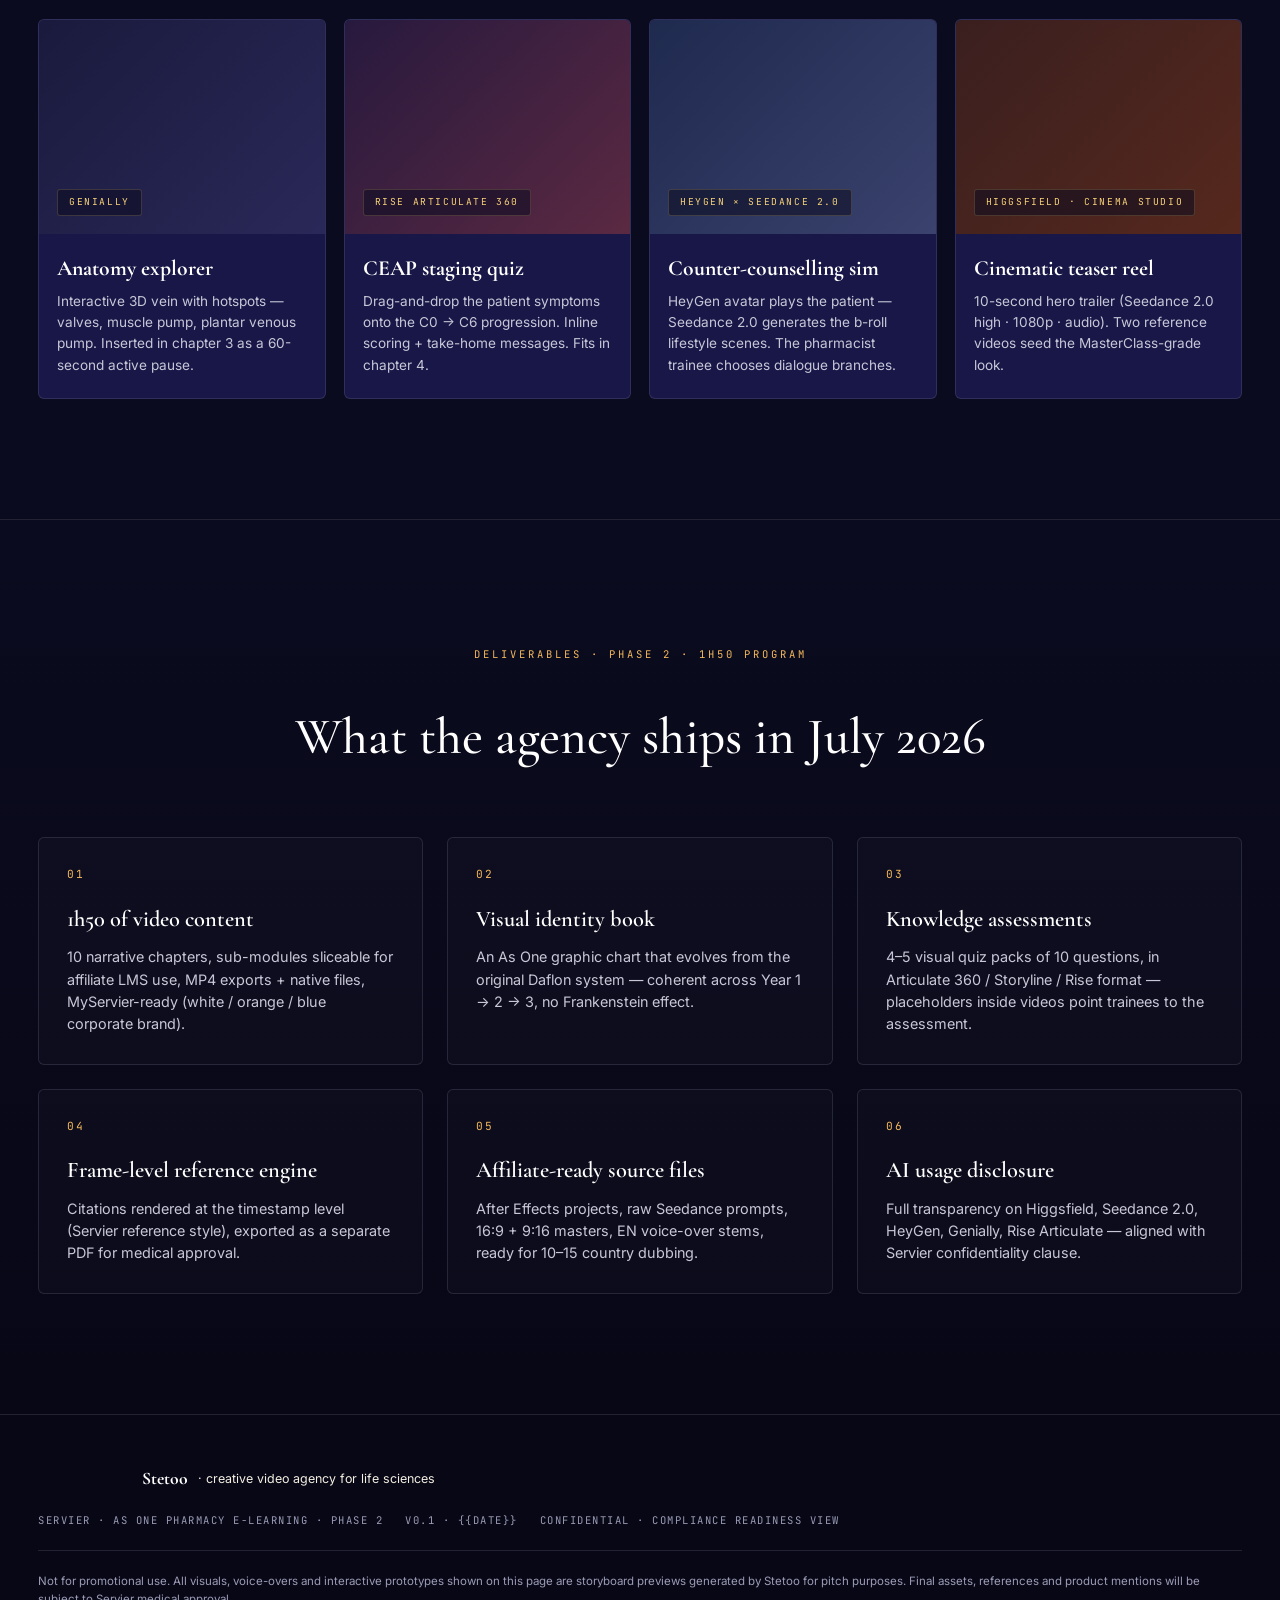
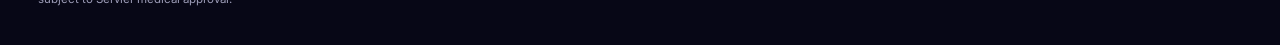
==== commit ca74c14e: "feat: add Spanish compliance cast assets Add dedicated Hispanic/Sofia imagery for the ES switch and " ====
--- a/index.html
+++ b/index.html
@@ -35,16 +35,16 @@
   </a>
 
   <nav class="topbar-nav">
-    <a href="#hero">Trailer</a>
-    <a href="#chapters">Chapters</a>
-    <a href="#interactive">Interactive</a>
-    <a href="#deliverables">Deliverables</a>
+    <a href="#hero">Overview</a>
+    <a href="#sources">Sources</a>
+    <a href="#chapters">Compliance View</a>
+    <a href="#deliverables">Production Notes</a>
   </nav>
 
   <div class="topbar-actions">
     <div class="cast-switch" data-current="default" role="tablist" aria-label="Cast / language">
-      <button data-cast="default" class="cs-btn active">EN · 4 Hosts</button>
-      <button data-cast="es" class="cs-btn">ES · Sofia</button>
+      <button data-cast="default" class="cs-btn active">EN · Multicultural</button>
+      <button data-cast="es" class="cs-btn">ES · Hispanic</button>
     </div>
     <span class="badge-compliance">Compliance Readiness</span>
   </div>
@@ -60,7 +60,7 @@
   </div>
 
   <div class="hero-copy">
-    <span class="hero-tag">Phase 2 · Pharmacy Global E-Learning · 2026</span>
+    <span class="hero-tag">Compliance Ready View · Phase 2 · Pharmacy Global E-Learning · 2026</span>
     <h1 class="hero-title" data-i18n="hero.title">From <em>Prescription</em> to <em>Persistence</em></h1>
     <h2 class="hero-sub" data-i18n="hero.sub">Empowering pharmacists at the counter — a cinematic e-learning series for cardiometabolic and venous disease (CMVD).</h2>
 
@@ -84,8 +84,8 @@
     </div>
 
     <div class="hero-cta">
-      <a class="btn primary" href="#chapter-1">Watch the trailer ▶</a>
-      <a class="btn ghost" href="#deliverables">Compliance pack</a>
+      <a class="btn primary" href="#chapter-1">Review scenes</a>
+      <a class="btn ghost" href="#sources">See sources</a>
     </div>
 
     <div class="hero-engines">
@@ -97,6 +97,32 @@
   </div>
 </section>
 
+<!-- ───────────────────────── SOURCES PACK ───────────────────────── -->
+<section class="source-pack" id="sources">
+  <div class="source-head">
+    <span class="eyebrow">Source Pack · visible for compliance</span>
+    <h2>Briefs and scripts used for this storyboard</h2>
+    <p>This page follows the HFA “Compliance Readiness” pattern: opening frame, closing frame, voice-over, and frame-level references only. No hidden scientific claim is introduced without a source line below the scene.</p>
+  </div>
+  <div class="source-grid">
+    <article class="source-card">
+      <span class="source-code">BRIEF 01</span>
+      <h4>Servier Pharmacy e-learning ASONE — Phase 2</h4>
+      <p>Project scope, CMVD strategic shift, deliverables, timeline, reference policy, AI usage policy and budget envelope.</p>
+    </article>
+    <article class="source-card">
+      <span class="source-code">BRIEF 02</span>
+      <h4>Rapport — Brief As One videos and promotional materials</h4>
+      <p>Meeting summary with STETO agency: As One rationale, pharmacist mindset shift, production constraints and approval workflow.</p>
+    </article>
+    <article class="source-card">
+      <span class="source-code">SCRIPT</span>
+      <h4>Pharmacy Global E-Learning — Final Speaker’s Script</h4>
+      <p>Voice-over and scientific references for the first developed modules: welcome, global video, venous physiology, CVD and hemorrhoidal disease.</p>
+    </article>
+  </div>
+</section>
+
 <!-- ───────────────────────── BRIEF STRIP ───────────────────────── -->
 <section class="strip">
   <div class="strip-inner">
@@ -128,9 +154,9 @@
 <section class="chapters" id="chapters">
   <header class="chapters-head">
     <div>
-      <span class="eyebrow">The 10-chapter journey</span>
-      <h2>A cinematic ride from <em>physiology</em> to <em>persistence</em></h2>
-      <p>Five chapters fully developed below — five chapters in soft focus while medical review is finalized — the appendix locked behind compliance readiness.</p>
+      <span class="eyebrow">Compliance Ready View</span>
+      <h2>Five developed sections, five blurred, appendix locked</h2>
+      <p>Simple review mode inspired by the HFA compliance page: two frames, voice-over, take-home and sources. Switch EN/ES to change both language and cast imagery.</p>
     </div>
     <div class="legend">
       <span><i class="dot d-ready"></i> Developed</span>
--- a/styles.css
+++ b/styles.css
@@ -48,7 +48,7 @@
 @media(max-width:680px){.topbar-actions .badge-compliance{display:none}}
 
 /* ──────────────────────── hero ──────────────────────── */
-.hero{position:relative;min-height:100vh;display:flex;align-items:flex-end;padding:160px 56px 80px;overflow:hidden}
+.hero{position:relative;min-height:78vh;display:flex;align-items:flex-end;padding:140px 56px 64px;overflow:hidden}
 .hero-media{position:absolute;inset:0;z-index:0}
 .hero-media video,.hero-media img{position:absolute;inset:0;width:100%;height:100%;object-fit:cover;object-position:center}
 .hero-media #heroPoster{filter:contrast(1.05) saturate(1.05)}
@@ -73,6 +73,18 @@
 .he-pill{font-family:var(--mono);font-size:.62rem;letter-spacing:1.6px;text-transform:uppercase;background:rgba(255,255,255,.05);border:1px solid var(--line);color:var(--gold-soft);padding:7px 13px;border-radius:999px}
 @media(max-width:760px){.hero{padding:140px 24px 60px}.hero-meta{gap:22px}.hm-num{font-size:1.7rem}}
 
+/* ──────────────────────── source pack ──────────────────────── */
+.source-pack{padding:72px 38px;background:#0f0f2c;border-top:1px solid var(--line-cool);border-bottom:1px solid var(--line-cool)}
+.source-head{max-width:980px;margin:0 auto 34px;text-align:center}
+.source-head h2{font-family:var(--serif);font-size:clamp(1.8rem,3.5vw,2.8rem);font-weight:500;color:var(--white);margin-bottom:10px}
+.source-head p{color:var(--grey-soft);max-width:760px;margin:0 auto}
+.source-grid{max-width:1180px;margin:0 auto;display:grid;grid-template-columns:repeat(3,1fr);gap:18px}
+.source-card{background:rgba(255,255,255,.025);border:1px solid var(--line);border-radius:6px;padding:22px}
+.source-code{display:inline-block;font-family:var(--mono);font-size:.6rem;letter-spacing:2px;color:var(--gold);text-transform:uppercase;margin-bottom:12px}
+.source-card h4{font-family:var(--serif);font-size:1.25rem;line-height:1.15;color:var(--white);margin-bottom:10px}
+.source-card p{font-size:.84rem;color:var(--grey-soft);line-height:1.55}
+@media(max-width:920px){.source-grid{grid-template-columns:1fr}}
+
 /* ──────────────────────── strip ──────────────────────── */
 .strip{padding:64px 38px;background:linear-gradient(180deg,var(--navy-deep),var(--navy-mid));border-bottom:1px solid var(--line-cool)}
 .strip-inner{max-width:1280px;margin:0 auto;display:grid;grid-template-columns:repeat(3,1fr);gap:48px}
@@ -118,6 +130,7 @@
 .vo-block::before{content:'“';position:absolute;left:-6px;top:-18px;font-family:var(--serif);font-size:3rem;color:var(--gold);opacity:.6}
 .script-link{display:inline-flex;align-items:center;gap:6px;font-family:var(--mono);font-size:.62rem;letter-spacing:1.6px;text-transform:uppercase;color:var(--grey-soft);margin-bottom:18px}
 .refs{display:flex;flex-direction:column;gap:6px;font-family:var(--mono);font-size:.65rem;color:var(--grey);margin-bottom:20px}
+.refs-title{font-family:var(--mono);font-size:.58rem;letter-spacing:2px;text-transform:uppercase;color:var(--gold);margin-bottom:4px;padding-top:12px;border-top:1px solid var(--line-cool)}
 .refs-row{display:flex;gap:8px;align-items:flex-start}
 .refs-tag{flex-shrink:0;color:var(--gold);min-width:46px}
 .scene-meta-row{display:flex;gap:10px;flex-wrap:wrap;margin-bottom:18px}
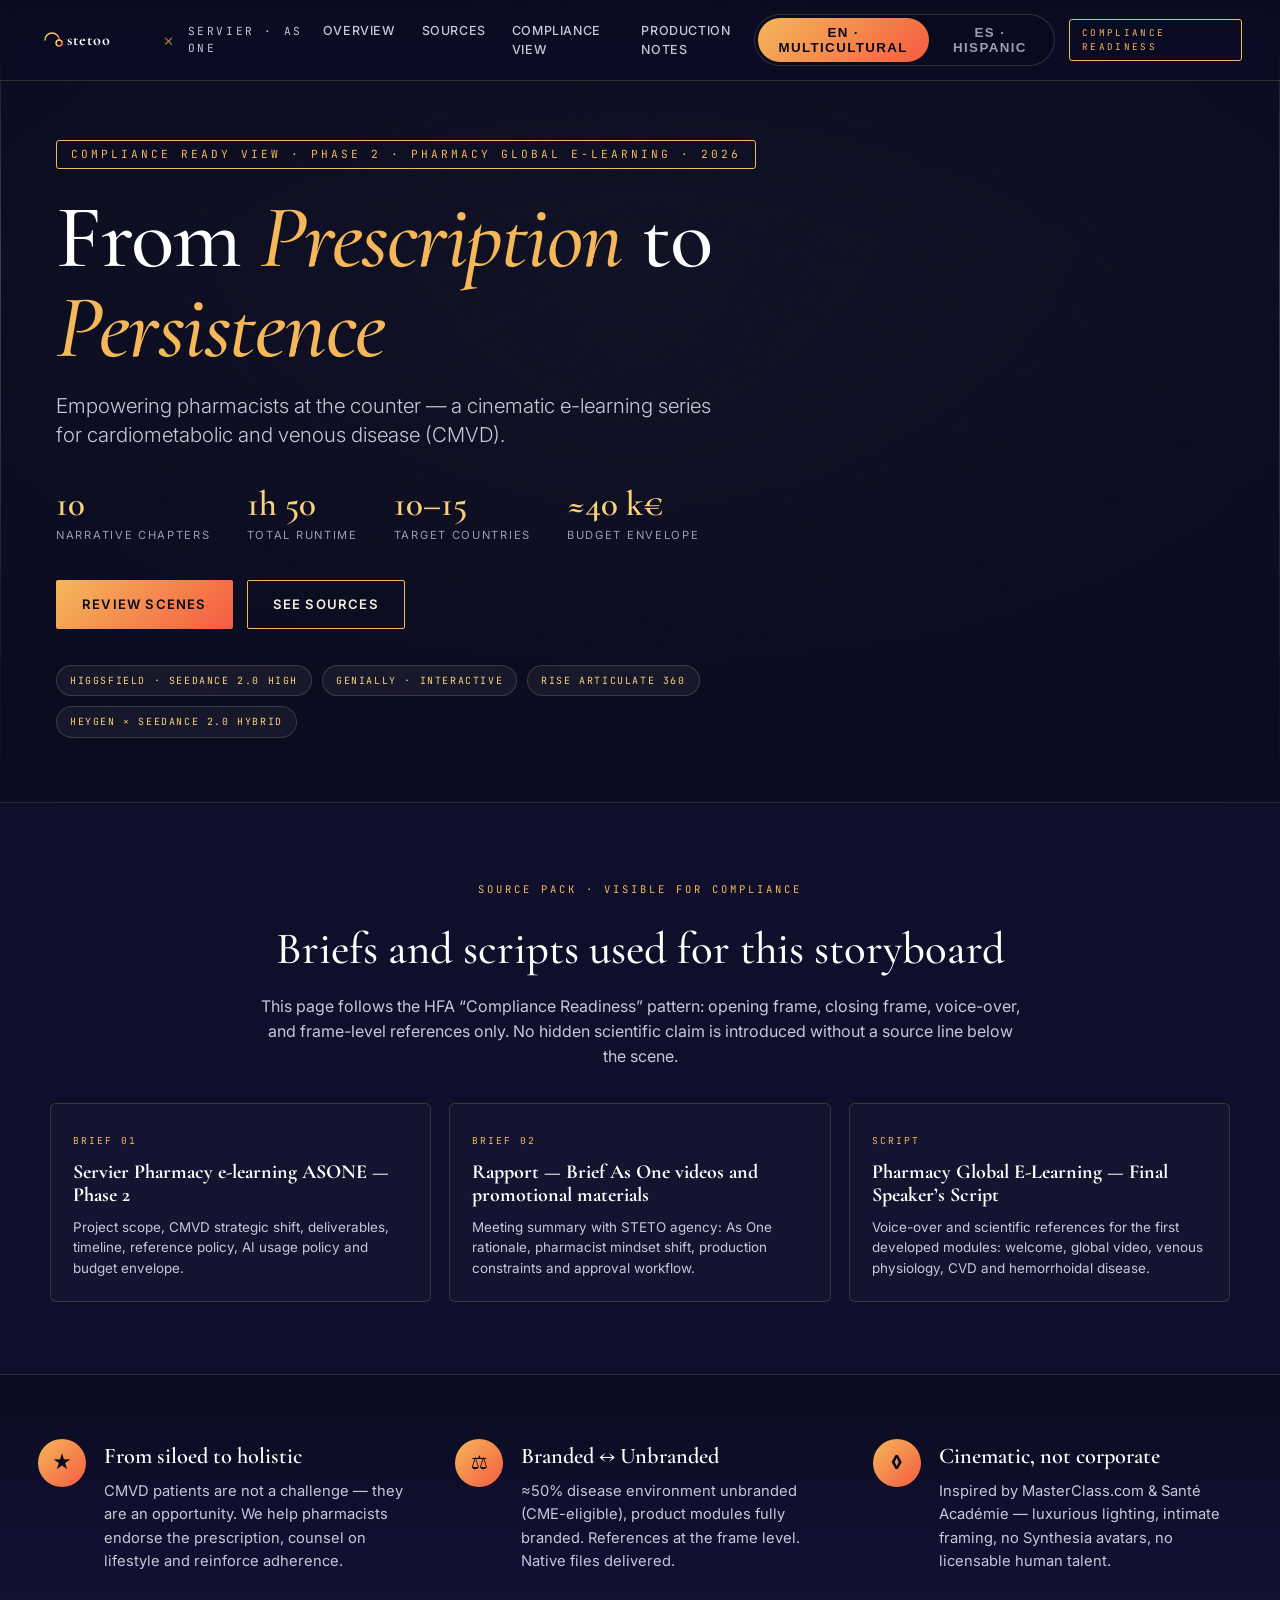
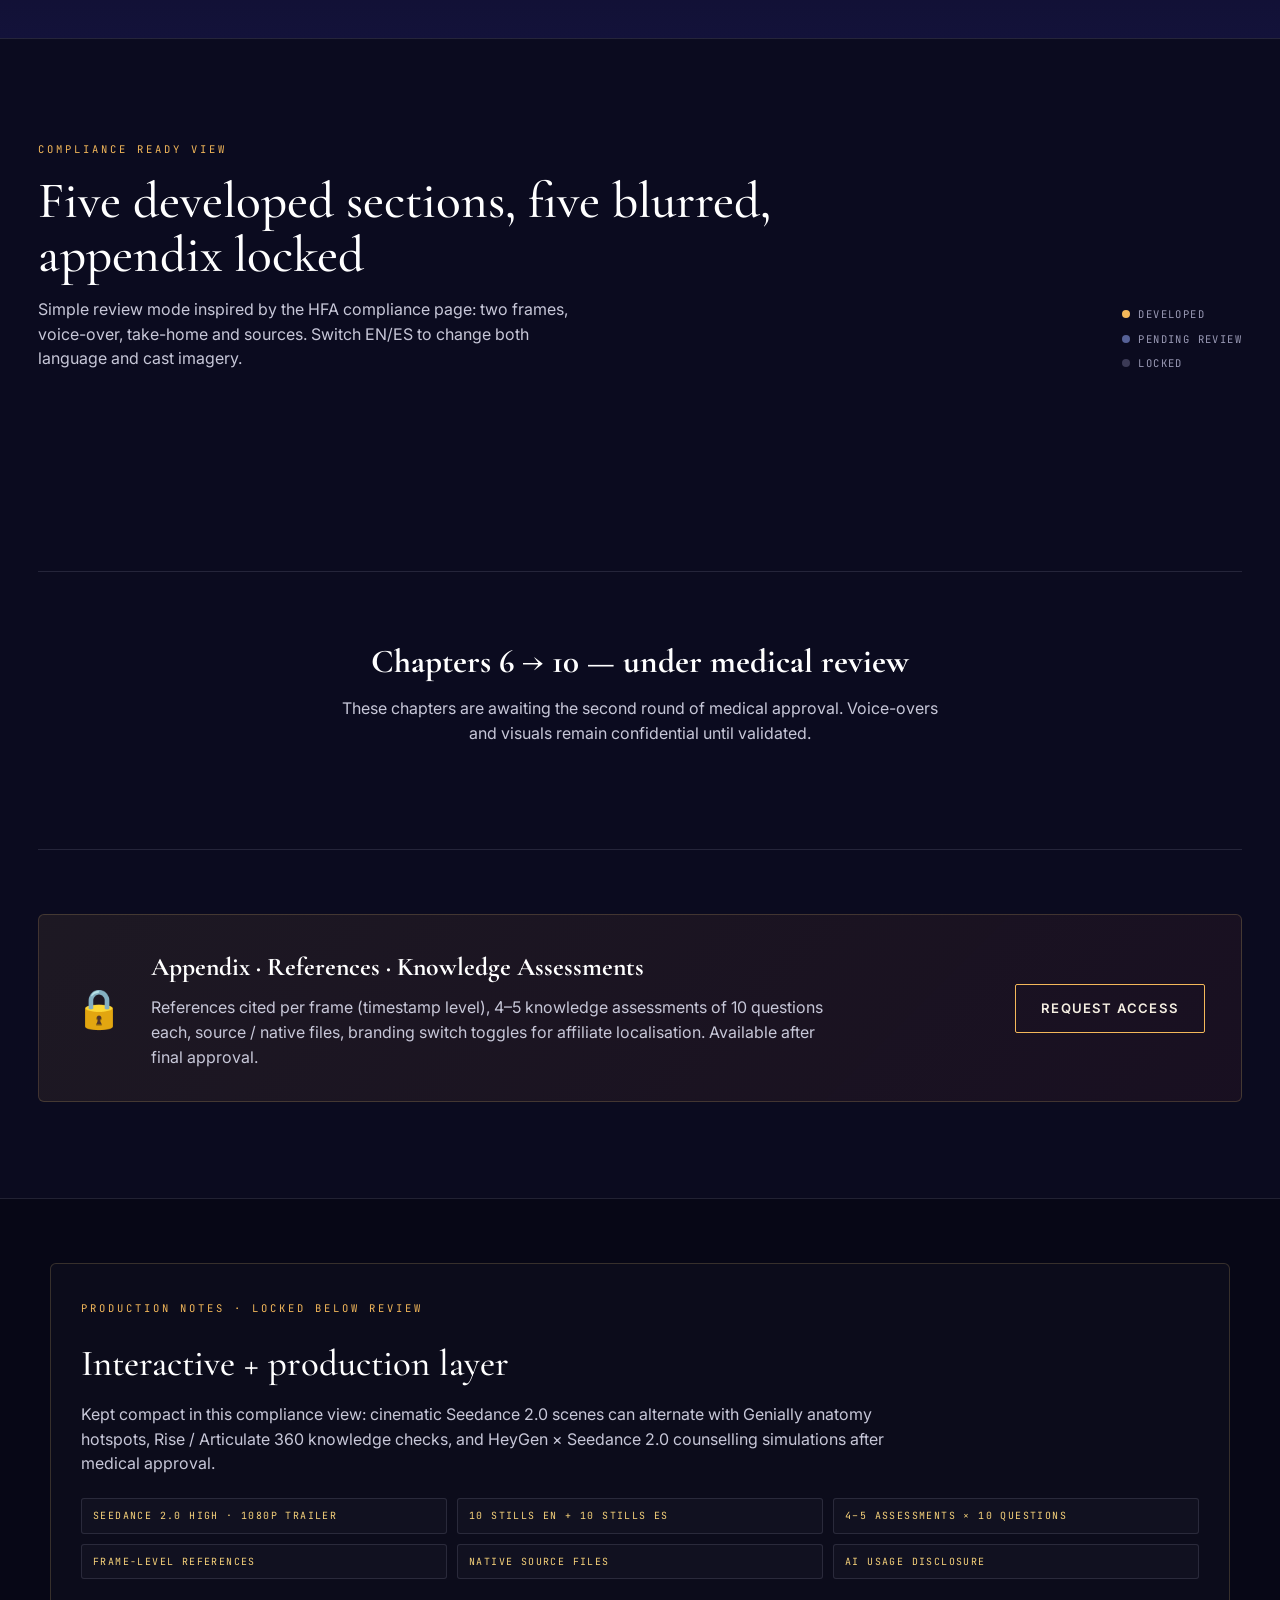
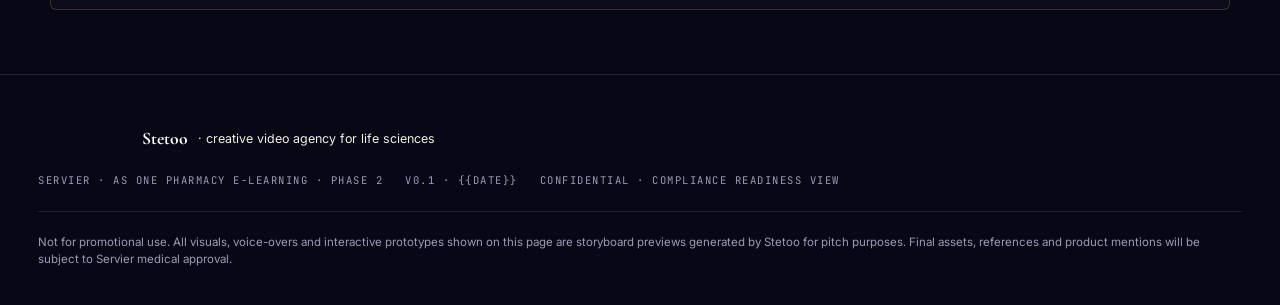
==== commit f2e28ff8: "refactor: simplify compliance review page Condense production details into a compact notes section s" ====
--- a/index.html
+++ b/index.html
@@ -189,81 +189,19 @@
   </div>
 </section>
 
-<!-- ───────────────────────── INTERACTIVE BLOCK ───────────────────────── -->
-<section class="interactive" id="interactive">
-  <div class="int-head">
-    <span class="eyebrow">Interactive layer</span>
-    <h2>An alternation of <em>cinematic</em> &amp; <em>interactive</em> scenes</h2>
-    <p>Cinematic scenes use Higgsfield · Seedance 2.0. Interactive scenes embed Genially / Rise Articulate 360. Hybrid talking-head moments combine HeyGen avatars with Seedance 2.0 b-roll for richer realism without licensing risk.</p>
-  </div>
-  <div class="int-grid">
-    <article class="int-card">
-      <div class="int-cover" style="background:linear-gradient(135deg,#1a1a3d,#2a2858);">
-        <span class="int-stamp">Genially</span>
-      </div>
-      <h4>Anatomy explorer</h4>
-      <p>Interactive 3D vein with hotspots — valves, muscle pump, plantar venous pump. Inserted in chapter 3 as a 60-second active pause.</p>
-    </article>
-    <article class="int-card">
-      <div class="int-cover" style="background:linear-gradient(135deg,#27193e,#5b2942);">
-        <span class="int-stamp">Rise Articulate 360</span>
-      </div>
-      <h4>CEAP staging quiz</h4>
-      <p>Drag-and-drop the patient symptoms onto the C0 → C6 progression. Inline scoring + take-home messages. Fits in chapter 4.</p>
-    </article>
-    <article class="int-card">
-      <div class="int-cover" style="background:linear-gradient(135deg,#1f2a4f,#3a426d);">
-        <span class="int-stamp">HeyGen × Seedance 2.0</span>
-      </div>
-      <h4>Counter-counselling sim</h4>
-      <p>HeyGen avatar plays the patient — Seedance 2.0 generates the b-roll lifestyle scenes. The pharmacist trainee chooses dialogue branches.</p>
-    </article>
-    <article class="int-card">
-      <div class="int-cover" style="background:linear-gradient(135deg,#3a1f1f,#56281d);">
-        <span class="int-stamp">Higgsfield · Cinema Studio</span>
-      </div>
-      <h4>Cinematic teaser reel</h4>
-      <p>10-second hero trailer (Seedance 2.0 high · 1080p · audio). Two reference videos seed the MasterClass-grade look.</p>
-    </article>
-  </div>
-</section>
-
-<!-- ───────────────────────── DELIVERABLES ───────────────────────── -->
-<section class="deliverables" id="deliverables">
-  <div class="dlv-head">
-    <span class="eyebrow">Deliverables · Phase 2 · 1h50 program</span>
-    <h2>What the agency ships in July 2026</h2>
-  </div>
-  <div class="dlv-grid">
-    <div class="dlv">
-      <span class="dlv-num">01</span>
-      <h4>1h50 of video content</h4>
-      <p>10 narrative chapters, sub-modules sliceable for affiliate LMS use, MP4 exports + native files, MyServier-ready (white / orange / blue corporate brand).</p>
-    </div>
-    <div class="dlv">
-      <span class="dlv-num">02</span>
-      <h4>Visual identity book</h4>
-      <p>An As One graphic chart that evolves from the original Daflon system — coherent across Year 1 → 2 → 3, no Frankenstein effect.</p>
-    </div>
-    <div class="dlv">
-      <span class="dlv-num">03</span>
-      <h4>Knowledge assessments</h4>
-      <p>4–5 visual quiz packs of 10 questions, in Articulate 360 / Storyline / Rise format — placeholders inside videos point trainees to the assessment.</p>
-    </div>
-    <div class="dlv">
-      <span class="dlv-num">04</span>
-      <h4>Frame-level reference engine</h4>
-      <p>Citations rendered at the timestamp level (Servier reference style), exported as a separate PDF for medical approval.</p>
-    </div>
-    <div class="dlv">
-      <span class="dlv-num">05</span>
-      <h4>Affiliate-ready source files</h4>
-      <p>After Effects projects, raw Seedance prompts, 16:9 + 9:16 masters, EN voice-over stems, ready for 10–15 country dubbing.</p>
-    </div>
-    <div class="dlv">
-      <span class="dlv-num">06</span>
-      <h4>AI usage disclosure</h4>
-      <p>Full transparency on Higgsfield, Seedance 2.0, HeyGen, Genially, Rise Articulate — aligned with Servier confidentiality clause.</p>
+<!-- ───────────────────────── COMPACT PRODUCTION NOTES ───────────────────────── -->
+<section class="production-notes" id="deliverables">
+  <div class="pn-card">
+    <span class="eyebrow">Production notes · locked below review</span>
+    <h2>Interactive + production layer</h2>
+    <p>Kept compact in this compliance view: cinematic Seedance 2.0 scenes can alternate with Genially anatomy hotspots, Rise / Articulate 360 knowledge checks, and HeyGen × Seedance 2.0 counselling simulations after medical approval.</p>
+    <div class="pn-grid">
+      <span>Seedance 2.0 high · 1080p trailer</span>
+      <span>10 stills EN + 10 stills ES</span>
+      <span>4–5 assessments × 10 questions</span>
+      <span>Frame-level references</span>
+      <span>Native source files</span>
+      <span>AI usage disclosure</span>
     </div>
   </div>
 </section>
--- a/styles.css
+++ b/styles.css
@@ -164,6 +164,15 @@
 .locked-card p{color:var(--grey-soft);max-width:680px}
 @media(max-width:780px){.locked-card{grid-template-columns:1fr;text-align:left}.lock-icon{font-size:1.8rem}}
 
+/* ──────────────────────── compact production notes ──────────────────────── */
+.production-notes{padding:64px 38px;background:#070716;border-top:1px solid var(--line-cool)}
+.pn-card{max-width:1180px;margin:0 auto;background:rgba(255,255,255,.025);border:1px solid var(--line);border-radius:6px;padding:30px}
+.pn-card h2{font-family:var(--serif);font-weight:500;font-size:clamp(1.6rem,3vw,2.3rem);color:var(--white);margin-bottom:10px}
+.pn-card p{color:var(--grey-soft);max-width:820px;margin-bottom:22px}
+.pn-grid{display:grid;grid-template-columns:repeat(3,1fr);gap:10px}
+.pn-grid span{font-family:var(--mono);font-size:.62rem;letter-spacing:1.4px;text-transform:uppercase;color:var(--gold-soft);border:1px solid var(--line-cool);background:rgba(255,255,255,.025);padding:9px 11px;border-radius:3px}
+@media(max-width:780px){.pn-grid{grid-template-columns:1fr}}
+
 /* ──────────────────────── interactive ──────────────────────── */
 .interactive{padding:120px 38px;max-width:1380px;margin:0 auto}
 .int-head{margin-bottom:60px;max-width:780px}
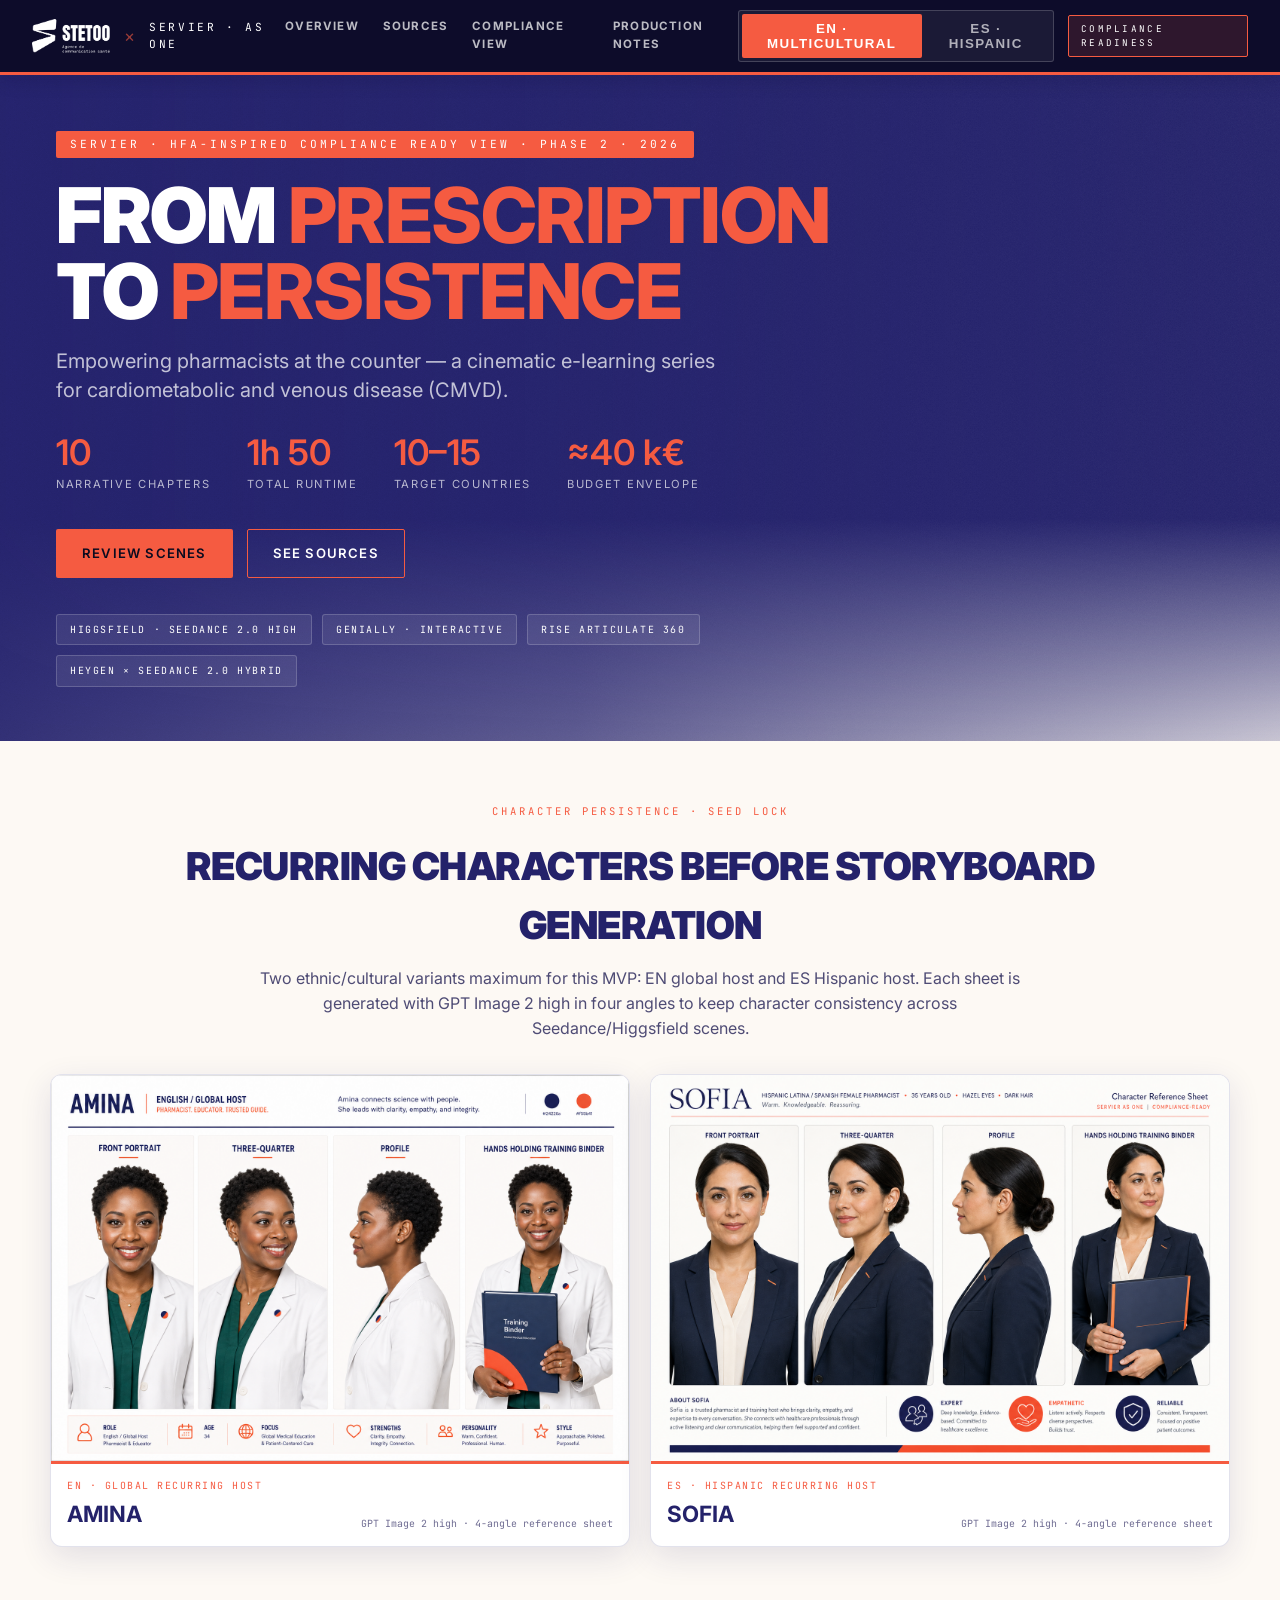
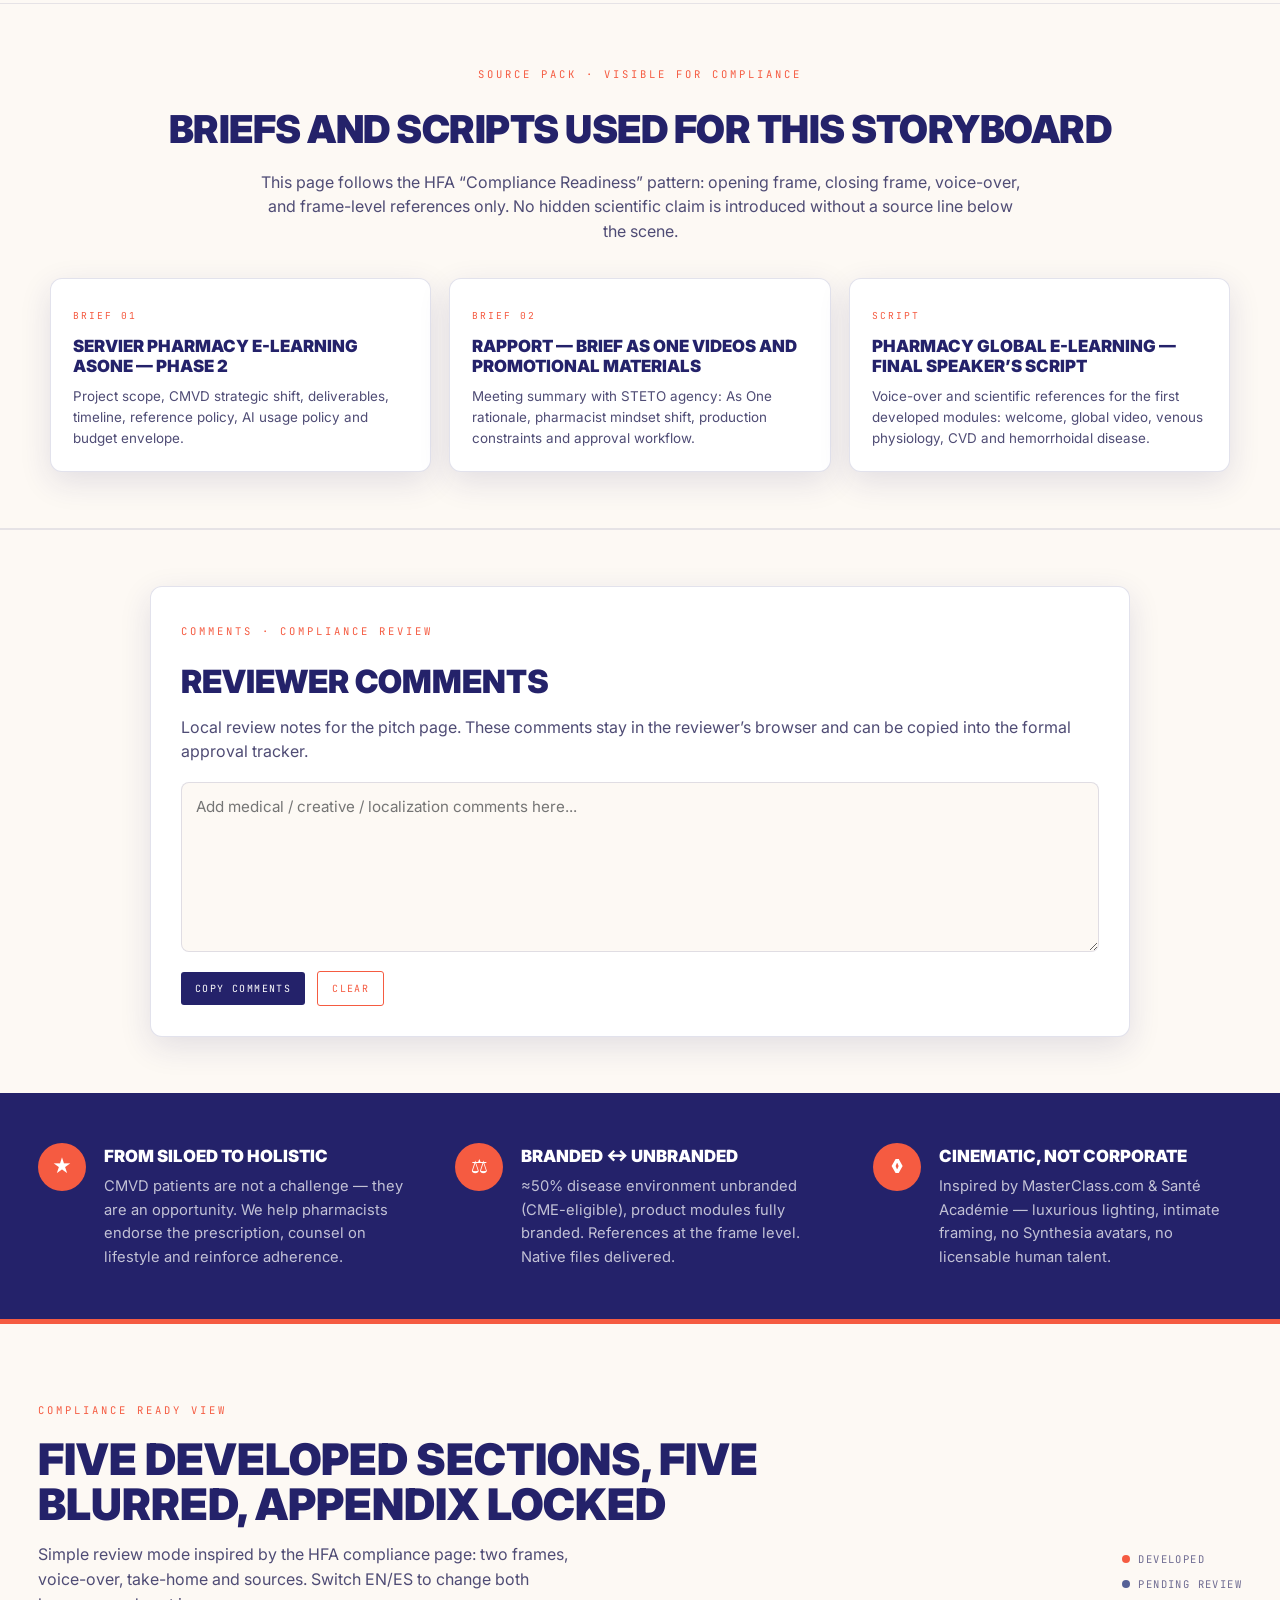
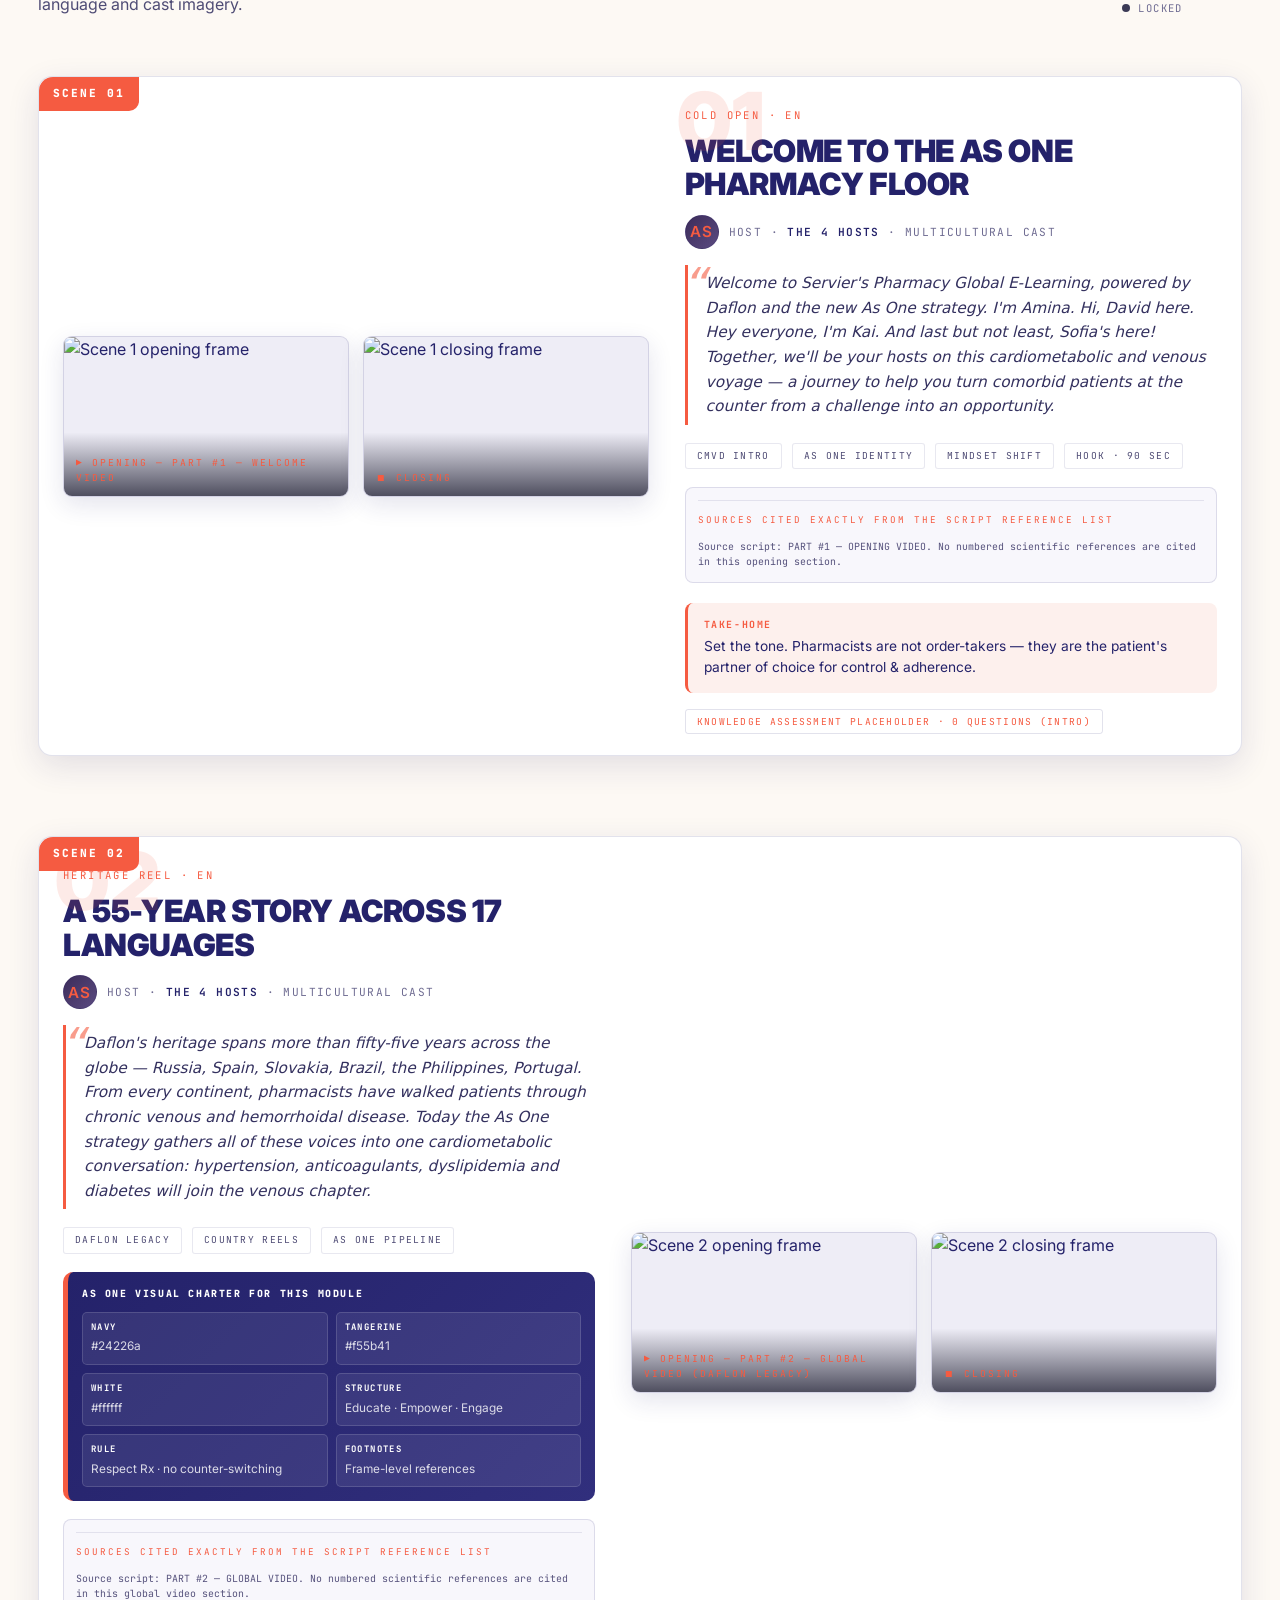
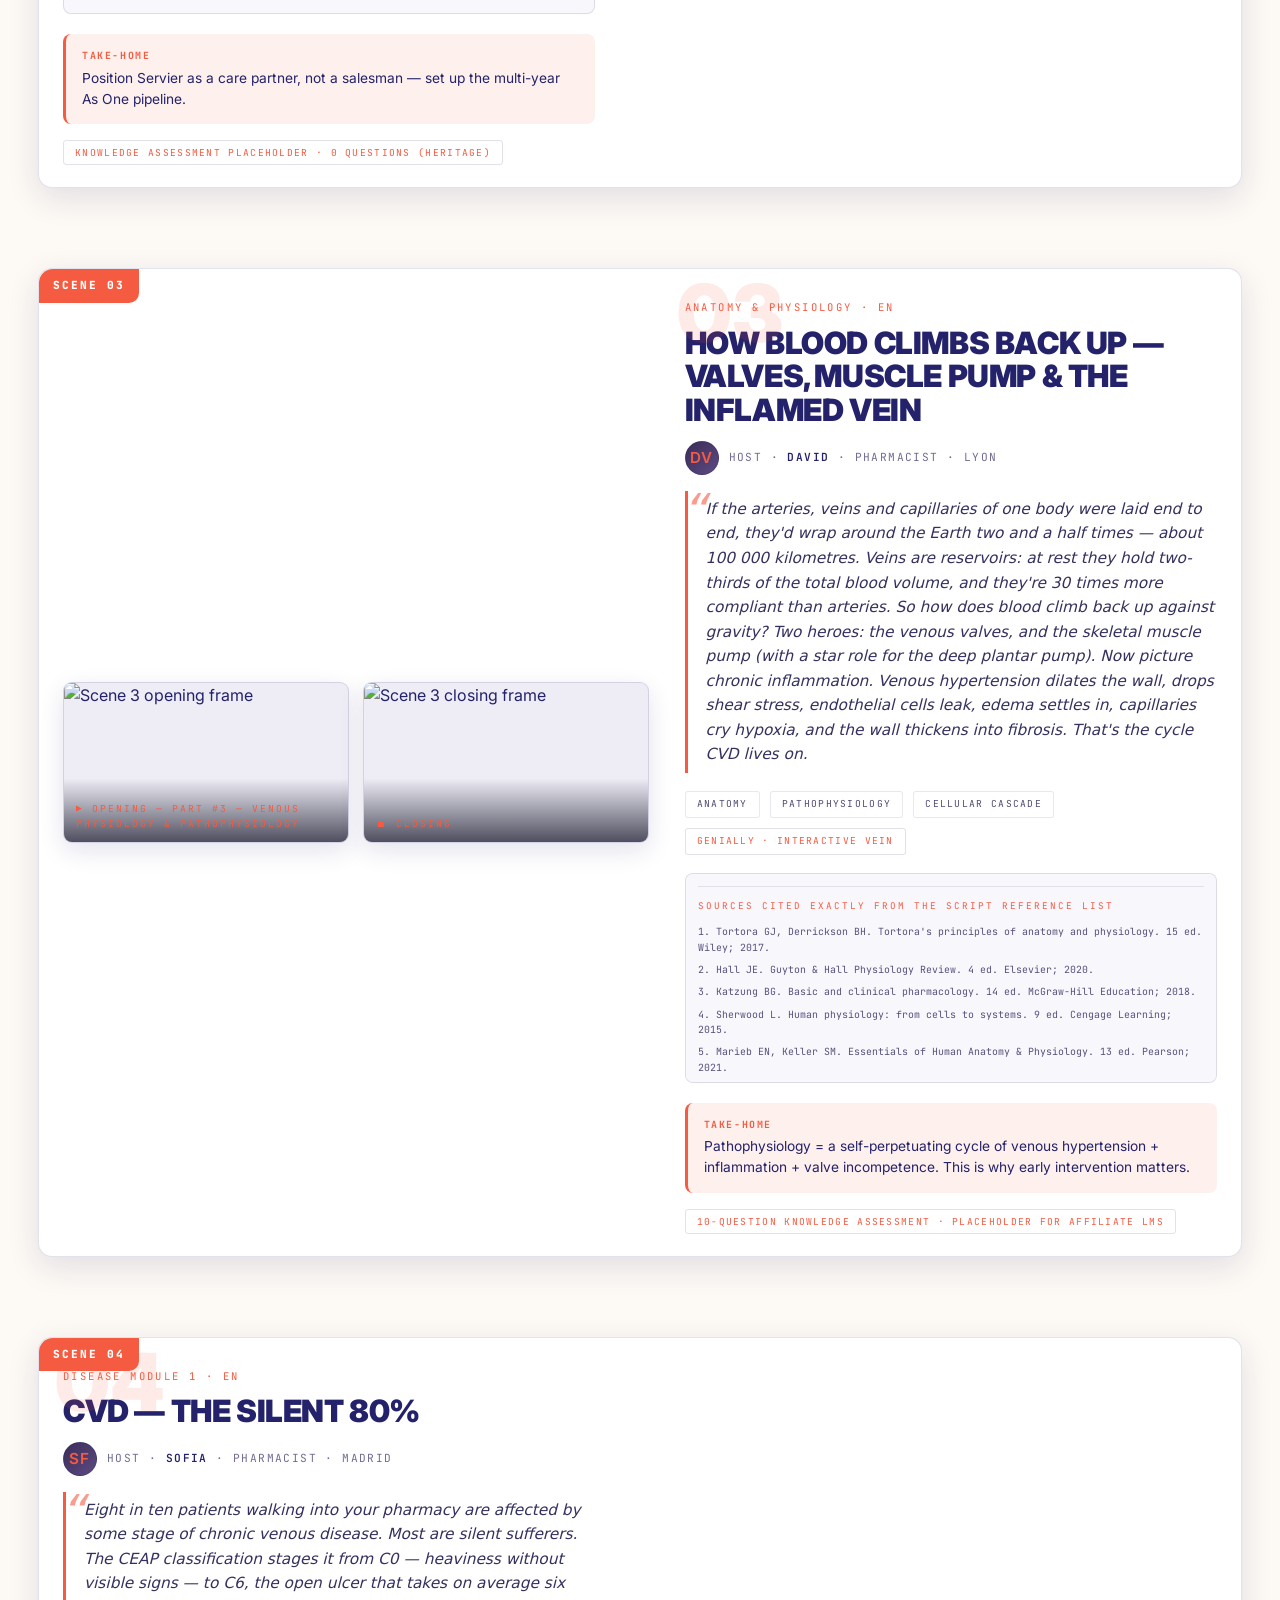
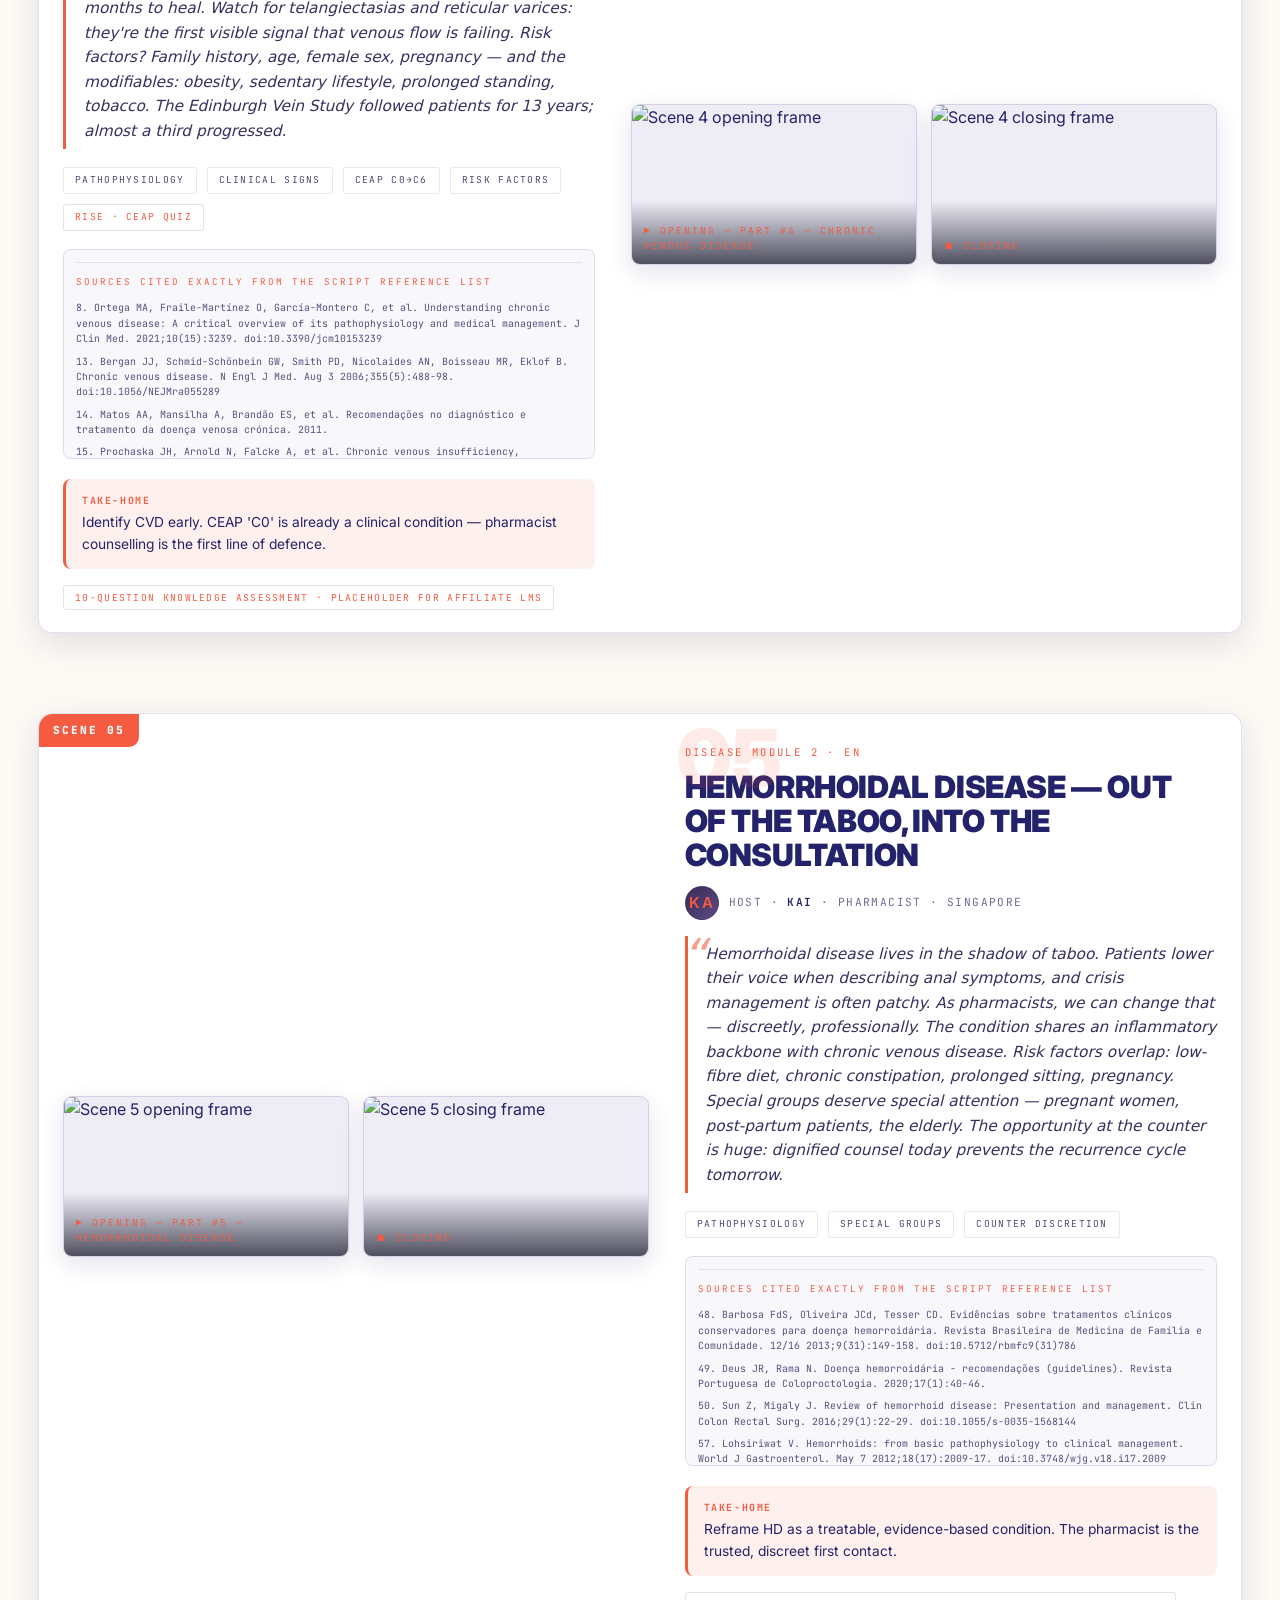
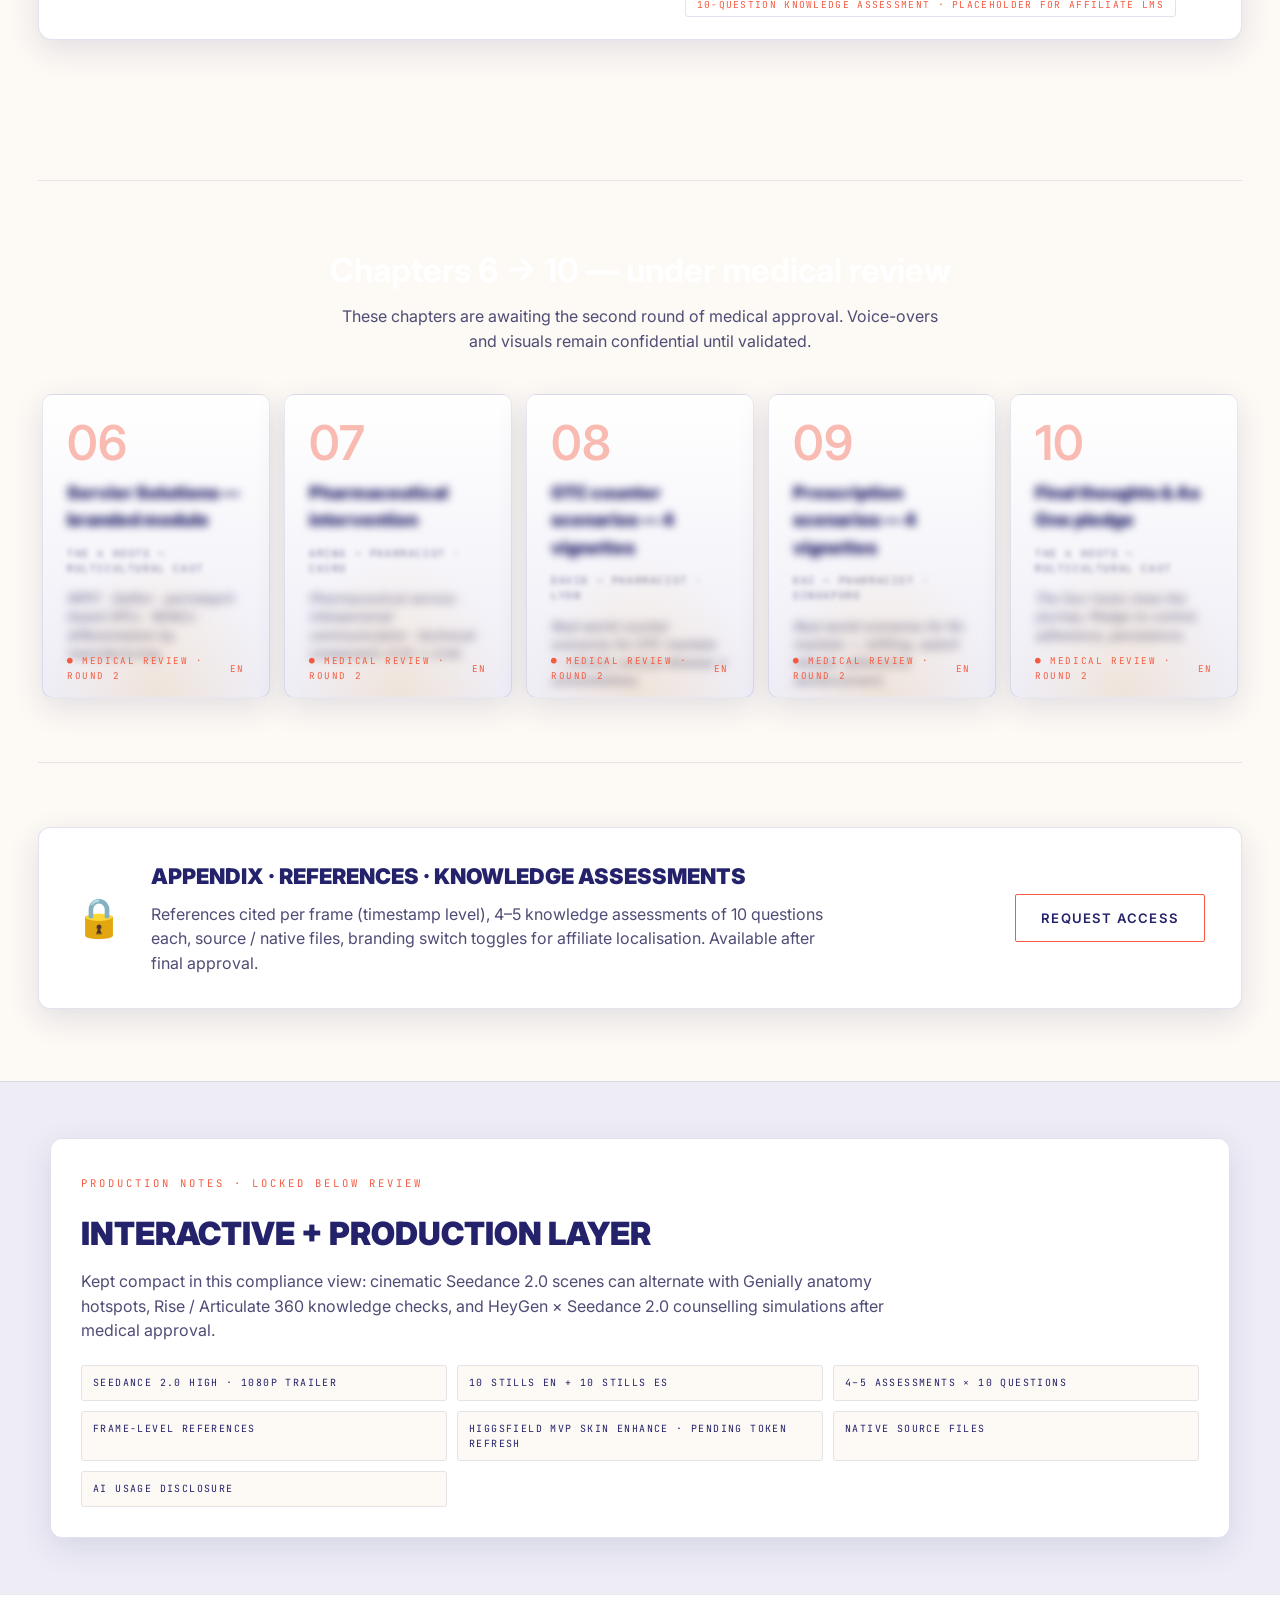
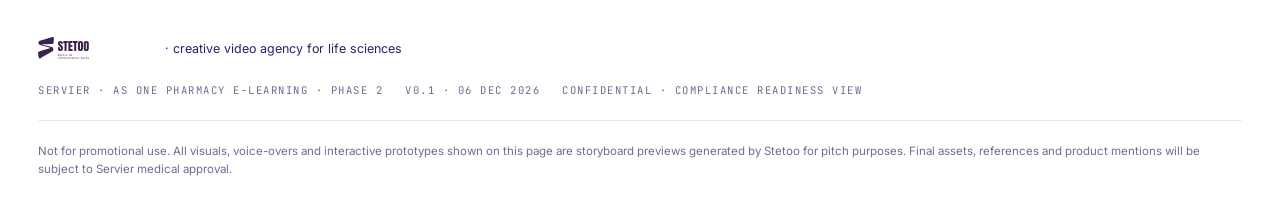
==== commit a5a89c39: "feat: align As One compliance storyboard Bring the storyboard back to the Servier/HFA compliance sty" ====
--- a/index.html
+++ b/index.html
@@ -17,19 +17,7 @@
 <!-- ───────────────────────── TOPBAR / LANGUAGE SELECTOR ───────────────────────── -->
 <header class="topbar" id="topbar">
   <a class="topbar-brand" href="#hero">
-    <!-- Stetoo logo (text mark with stethoscope chevron) -->
-    <svg class="logo-stetoo" viewBox="0 0 220 56" aria-label="Stetoo">
-      <defs>
-        <linearGradient id="gStetoo" x1="0" x2="1" y1="0" y2="1">
-          <stop offset="0%" stop-color="#f7d27a"/>
-          <stop offset="55%" stop-color="#f4b85a"/>
-          <stop offset="100%" stop-color="#f55b41"/>
-        </linearGradient>
-      </defs>
-      <path d="M14 28 a14 14 0 0 1 28 0" fill="none" stroke="url(#gStetoo)" stroke-width="3" stroke-linecap="round"/>
-      <circle cx="42" cy="34" r="6" fill="none" stroke="url(#gStetoo)" stroke-width="3"/>
-      <text x="58" y="38" font-family="Cormorant Garamond" font-weight="700" font-size="32" fill="#fff" letter-spacing="2">stetoo</text>
-    </svg>
+    <img class="logo-stetoo" src="assets/logos/logo-stetoo-blanc.png" alt="Stetoo">
     <span class="topbar-divider">×</span>
     <span class="topbar-client">SERVIER · As One</span>
   </a>
@@ -60,7 +48,7 @@
   </div>
 
   <div class="hero-copy">
-    <span class="hero-tag">Compliance Ready View · Phase 2 · Pharmacy Global E-Learning · 2026</span>
+    <span class="hero-tag">Servier · HFA-inspired Compliance Ready View · Phase 2 · 2026</span>
     <h1 class="hero-title" data-i18n="hero.title">From <em>Prescription</em> to <em>Persistence</em></h1>
     <h2 class="hero-sub" data-i18n="hero.sub">Empowering pharmacists at the counter — a cinematic e-learning series for cardiometabolic and venous disease (CMVD).</h2>
 
@@ -95,6 +83,16 @@
       <div class="he-pill">HeyGen × Seedance 2.0 hybrid</div>
     </div>
   </div>
+</section>
+
+<!-- ───────────────────────── CHARACTER PERSISTENCE ───────────────────────── -->
+<section class="characters" id="characters">
+  <div class="characters-head">
+    <span class="eyebrow">Character persistence · seed lock</span>
+    <h2>Recurring characters before storyboard generation</h2>
+    <p>Two ethnic/cultural variants maximum for this MVP: EN global host and ES Hispanic host. Each sheet is generated with GPT Image 2 high in four angles to keep character consistency across Seedance/Higgsfield scenes.</p>
+  </div>
+  <div class="character-grid" id="characters-root"><!-- injected --></div>
 </section>
 
 <!-- ───────────────────────── SOURCES PACK ───────────────────────── -->
@@ -123,6 +121,21 @@
   </div>
 </section>
 
+<!-- ───────────────────────── COMMENTS ───────────────────────── -->
+<section class="comments" id="comments">
+  <div class="comments-card">
+    <span class="eyebrow">Comments · compliance review</span>
+    <h2>Reviewer comments</h2>
+    <p>Local review notes for the pitch page. These comments stay in the reviewer’s browser and can be copied into the formal approval tracker.</p>
+    <textarea id="reviewComments" placeholder="Add medical / creative / localization comments here..."></textarea>
+    <div class="comments-actions">
+      <button class="tb-btn" id="copyComments">Copy comments</button>
+      <button class="tb-btn danger" id="clearComments">Clear</button>
+      <span id="commentsStatus"></span>
+    </div>
+  </div>
+</section>
+
 <!-- ───────────────────────── BRIEF STRIP ───────────────────────── -->
 <section class="strip">
   <div class="strip-inner">
@@ -200,6 +213,7 @@
       <span>10 stills EN + 10 stills ES</span>
       <span>4–5 assessments × 10 questions</span>
       <span>Frame-level references</span>
+      <span>Higgsfield MVP skin enhance · pending token refresh</span>
       <span>Native source files</span>
       <span>AI usage disclosure</span>
     </div>
@@ -210,12 +224,12 @@
 <footer class="foot">
   <div class="foot-row">
     <div class="foot-brand">
-      <svg class="logo-stetoo small" viewBox="0 0 220 56"><use href="#"/></svg>
+      <img class="logo-stetoo small" src="assets/logos/logo-stetoo.svg" alt="">
       <strong>Stetoo</strong> · creative video agency for life sciences
     </div>
     <div class="foot-meta">
       <span>Servier · As One Pharmacy E-Learning · Phase 2</span>
-      <span>v0.1 · {{DATE}}</span>
+      <span>v0.1 · <span id="buildDate">{{DATE}}</span></span>
       <span>Confidential · Compliance Readiness View</span>
     </div>
   </div>
--- a/styles.css
+++ b/styles.css
@@ -1,104 +1,112 @@
 /* ════════════════════════════════════════════════════════════════════
-   ASONE — Stetoo · Servier  |  Cinematic dark-luxe theme
-   Inspired by MasterClass.com & SantéAcadémie.fr
+   ASONE — Stetoo · Servier  |  Servier/HFA compliance-ready theme
    ════════════════════════════════════════════════════════════════════ */
 :root{
-  --navy:#24226a;       /* Servier core navy   */
-  --navy-deep:#0b0b1f;  /* near-black backdrop */
-  --navy-mid:#13123a;   /* surface elevated     */
-  --navy-card:#181747;
-  --gold:#f4b85a;
-  --gold-soft:#f7d27a;
-  --tangerine:#f55b41;  /* Servier accent      */
-  --cream:#f5efe2;
+  --navy:#24226a;
+  --navy-deep:#0d0c2a;
+  --navy-mid:#eeedf6;
+  --navy-card:#ffffff;
+  --gold:#f55b41;
+  --gold-soft:#f55b41;
+  --tangerine:#f55b41;
+  --cream:#24226a;
   --white:#ffffff;
-  --grey:#9b9bb6;
-  --grey-soft:#c7c7d8;
-  --line:rgba(247,210,122,0.18);
-  --line-cool:rgba(155,155,182,0.18);
-  --shadow:0 30px 80px rgba(0,0,0,.55);
-  --serif:'Cormorant Garamond', Georgia, serif;
+  --grey:#6f6c92;
+  --grey-soft:#4f4c75;
+  --line:rgba(36,34,106,0.13);
+  --line-cool:rgba(36,34,106,0.10);
+  --shadow:0 10px 32px rgba(36,34,106,.12);
+  --serif:'Inter', -apple-system, system-ui, sans-serif;
   --sans:'Inter', -apple-system, system-ui, sans-serif;
   --mono:'JetBrains Mono', 'Courier New', monospace;
 }
 *{box-sizing:border-box;margin:0;padding:0}
-html,body{background:var(--navy-deep);color:var(--cream);font-family:var(--sans);font-size:16px;line-height:1.55;-webkit-font-smoothing:antialiased;text-rendering:optimizeLegibility;scroll-behavior:smooth}
+html,body{background:#fdf9f4;color:var(--navy);font-family:var(--sans);font-size:16px;line-height:1.55;-webkit-font-smoothing:antialiased;text-rendering:optimizeLegibility;scroll-behavior:smooth}
 body{overflow-x:hidden}
 img,video,svg{display:block;max-width:100%}
 a{color:inherit;text-decoration:none}
-em{color:var(--gold);font-family:var(--serif);font-style:italic;font-weight:500}
+em{color:var(--gold);font-style:normal;font-weight:800}
 
 /* ──────────────────────── topbar ──────────────────────── */
-.topbar{position:fixed;top:0;left:0;right:0;z-index:90;display:flex;align-items:center;justify-content:space-between;padding:14px 38px;backdrop-filter:saturate(180%) blur(18px);-webkit-backdrop-filter:saturate(180%) blur(18px);background:linear-gradient(180deg,rgba(11,11,31,.95),rgba(11,11,31,.55));border-bottom:1px solid var(--line)}
+.topbar{position:fixed;top:0;left:0;right:0;z-index:90;display:flex;align-items:center;justify-content:space-between;padding:10px 32px;background:var(--navy-deep);border-bottom:3px solid var(--tangerine);box-shadow:0 4px 18px rgba(13,12,42,.18)}
 .topbar-brand{display:flex;align-items:center;gap:14px;color:#fff}
-.logo-stetoo{height:32px;width:auto}
-.logo-stetoo.small{height:24px;opacity:.8}
+.logo-stetoo{height:34px;width:auto;object-fit:contain}
+.logo-stetoo.small{height:22px;opacity:.9}
 .topbar-divider{color:var(--gold);font-size:1.05rem;opacity:.6}
-.topbar-client{font-family:var(--mono);font-size:.7rem;letter-spacing:2.6px;color:var(--grey-soft);text-transform:uppercase}
-.topbar-nav{display:flex;gap:26px;font-size:.78rem;letter-spacing:.6px;color:var(--grey-soft);text-transform:uppercase;font-weight:500}
+.topbar-client{font-family:var(--mono);font-size:.7rem;letter-spacing:2.6px;color:#fff;text-transform:uppercase}
+.topbar-nav{display:flex;gap:24px;font-size:.72rem;letter-spacing:1.2px;color:rgba(255,255,255,.72);text-transform:uppercase;font-weight:700}
 .topbar-nav a{position:relative;padding:6px 0;transition:color .25s}
 .topbar-nav a:hover{color:var(--gold-soft)}
 .topbar-nav a:hover::after{content:'';position:absolute;left:0;right:0;bottom:-2px;height:1px;background:var(--gold)}
 .topbar-actions{display:flex;align-items:center;gap:14px}
-.cast-switch{display:flex;background:rgba(11,11,31,.7);border:1px solid var(--line);border-radius:999px;padding:3px;font-family:var(--mono);font-size:.62rem}
-.cs-btn{background:transparent;border:none;padding:7px 14px;color:var(--grey);cursor:pointer;border-radius:999px;letter-spacing:1.4px;text-transform:uppercase;font-weight:600;transition:all .3s}
-.cs-btn.active{background:linear-gradient(135deg,var(--gold),var(--tangerine));color:#0b0b1f}
-.badge-compliance{font-family:var(--mono);font-size:.58rem;letter-spacing:2.3px;text-transform:uppercase;color:var(--gold);border:1px solid var(--gold);padding:6px 12px;border-radius:3px}
+.cast-switch{display:flex;background:rgba(255,255,255,.06);border:1px solid rgba(255,255,255,.18);border-radius:3px;padding:3px;font-family:var(--mono);font-size:.62rem}
+.cs-btn{background:transparent;border:none;padding:7px 14px;color:rgba(255,255,255,.66);cursor:pointer;border-radius:2px;letter-spacing:1.4px;text-transform:uppercase;font-weight:700;transition:all .3s}
+.cs-btn.active{background:var(--tangerine);color:#fff}
+.badge-compliance{font-family:var(--mono);font-size:.58rem;letter-spacing:2.3px;text-transform:uppercase;color:#fff;border:1px solid var(--tangerine);background:rgba(245,91,65,.14);padding:6px 12px;border-radius:2px}
 @media(max-width:1100px){.topbar-nav{display:none}.topbar{padding:12px 18px}}
 @media(max-width:680px){.topbar-actions .badge-compliance{display:none}}
 
 /* ──────────────────────── hero ──────────────────────── */
-.hero{position:relative;min-height:78vh;display:flex;align-items:flex-end;padding:140px 56px 64px;overflow:hidden}
+.hero{position:relative;min-height:68vh;display:flex;align-items:flex-end;padding:130px 56px 54px;overflow:hidden;background:var(--navy)}
 .hero-media{position:absolute;inset:0;z-index:0}
 .hero-media video,.hero-media img{position:absolute;inset:0;width:100%;height:100%;object-fit:cover;object-position:center}
 .hero-media #heroPoster{filter:contrast(1.05) saturate(1.05)}
-.hero-vignette{position:absolute;inset:0;background:radial-gradient(60% 80% at 50% 50%,transparent,rgba(11,11,31,.85)),linear-gradient(180deg,rgba(11,11,31,.45) 0%,transparent 30%,rgba(11,11,31,.95) 100%)}
+.hero-vignette{position:absolute;inset:0;background:linear-gradient(90deg,rgba(36,34,106,.94) 0%,rgba(36,34,106,.74) 45%,rgba(36,34,106,.25) 100%),linear-gradient(180deg,transparent 70%,#fdf9f4 100%)}
 .hero-grain{position:absolute;inset:0;opacity:.18;mix-blend-mode:overlay;pointer-events:none;background-image:url("data:image/svg+xml,%3Csvg xmlns='http://www.w3.org/2000/svg' width='200' height='200'%3E%3Cfilter id='n'%3E%3CfeTurbulence type='fractalNoise' baseFrequency='1.5' numOctaves='2'/%3E%3CfeColorMatrix values='0 0 0 0 1 0 0 0 0 1 0 0 0 0 1 0 0 0 .35 0'/%3E%3C/filter%3E%3Crect width='100%25' height='100%25' filter='url(%23n)'/%3E%3C/svg%3E")}
 .hero-copy{position:relative;z-index:2;max-width:880px}
-.hero-tag{display:inline-block;font-family:var(--mono);font-size:.7rem;letter-spacing:3px;text-transform:uppercase;color:var(--gold);border:1px solid var(--gold);padding:5px 14px;border-radius:3px;margin-bottom:24px}
-.hero-title{font-family:var(--serif);font-weight:500;font-size:clamp(3rem,7vw,6.4rem);line-height:1;letter-spacing:-1.5px;color:var(--white);margin-bottom:18px}
+.hero-tag{display:inline-block;font-family:var(--mono);font-size:.7rem;letter-spacing:3px;text-transform:uppercase;color:#fff;background:var(--tangerine);padding:5px 14px;border-radius:2px;margin-bottom:20px}
+.hero-title{font-family:var(--sans);font-weight:900;font-size:clamp(2.6rem,6vw,5.2rem);line-height:.98;letter-spacing:-1.5px;text-transform:uppercase;color:#fff;margin-bottom:18px}
 .hero-title em{display:inline-block;color:var(--gold)}
-.hero-sub{font-weight:300;font-size:clamp(1rem,1.6vw,1.35rem);line-height:1.45;color:var(--grey-soft);max-width:680px;margin-bottom:36px}
+.hero-sub{font-weight:400;font-size:clamp(1rem,1.6vw,1.25rem);line-height:1.45;color:rgba(255,255,255,.72);max-width:680px;margin-bottom:30px}
 .hero-meta{display:flex;flex-wrap:wrap;gap:36px;margin-bottom:36px}
 .hm-block{}
 .hm-num{font-family:var(--serif);font-weight:600;font-size:2.2rem;color:var(--gold-soft);line-height:1}
-.hm-lbl{font-size:.7rem;letter-spacing:1.7px;text-transform:uppercase;color:var(--grey);margin-top:6px}
+.hm-lbl{font-size:.7rem;letter-spacing:1.7px;text-transform:uppercase;color:rgba(255,255,255,.68);margin-top:6px}
 .hero-cta{display:flex;gap:14px;flex-wrap:wrap;margin-bottom:36px}
 .btn{display:inline-flex;align-items:center;justify-content:center;padding:14px 26px;font-family:var(--sans);font-weight:600;font-size:.82rem;letter-spacing:1.2px;text-transform:uppercase;border-radius:2px;transition:all .35s;cursor:pointer;border:none}
 .btn.primary{background:linear-gradient(135deg,var(--gold),var(--tangerine));color:#0b0b1f}
 .btn.primary:hover{transform:translateY(-2px);box-shadow:0 12px 36px rgba(244,184,90,.35)}
-.btn.ghost{background:transparent;color:var(--cream);border:1px solid var(--gold);padding:13px 25px}
+.btn.ghost{background:transparent;color:var(--navy);border:1px solid var(--gold);padding:13px 25px}
+.hero .btn.ghost{color:#fff}
 .btn.ghost:hover{background:var(--gold);color:#0b0b1f}
 .hero-engines{display:flex;gap:10px;flex-wrap:wrap}
-.he-pill{font-family:var(--mono);font-size:.62rem;letter-spacing:1.6px;text-transform:uppercase;background:rgba(255,255,255,.05);border:1px solid var(--line);color:var(--gold-soft);padding:7px 13px;border-radius:999px}
+.he-pill{font-family:var(--mono);font-size:.62rem;letter-spacing:1.6px;text-transform:uppercase;background:rgba(255,255,255,.08);border:1px solid rgba(255,255,255,.18);color:#fff;padding:7px 13px;border-radius:3px}
 @media(max-width:760px){.hero{padding:140px 24px 60px}.hero-meta{gap:22px}.hm-num{font-size:1.7rem}}
 
 /* ──────────────────────── source pack ──────────────────────── */
-.source-pack{padding:72px 38px;background:#0f0f2c;border-top:1px solid var(--line-cool);border-bottom:1px solid var(--line-cool)}
+.characters,.source-pack{padding:56px 38px;background:#fdf9f4;border-bottom:1px solid var(--line-cool)}
+.characters-head,.source-head{max-width:980px;margin:0 auto 34px;text-align:center}
+.characters-head h2,.source-head h2{font-family:var(--sans);font-size:clamp(1.7rem,3vw,2.4rem);font-weight:900;text-transform:uppercase;letter-spacing:-.5px;color:var(--navy);margin-bottom:10px}
+.characters-head p,.source-head p{color:var(--grey-soft);max-width:760px;margin:0 auto}
+.character-grid{max-width:1180px;margin:0 auto;display:grid;grid-template-columns:repeat(2,1fr);gap:20px}
+.character-card{background:#fff;border:1px solid var(--line);border-radius:12px;overflow:hidden;box-shadow:var(--shadow)}
+.character-card img{width:100%;height:auto;background:#fff}
+.character-meta{display:grid;grid-template-columns:1fr auto;gap:4px 16px;align-items:end;padding:14px 16px;border-top:3px solid var(--tangerine)}
+.character-meta span{font-family:var(--mono);font-size:.62rem;letter-spacing:1.5px;text-transform:uppercase;color:var(--tangerine);grid-column:1/-1}
+.character-meta strong{font-size:1.4rem;text-transform:uppercase;color:var(--navy)}
+.character-meta small{font-family:var(--mono);font-size:.62rem;color:var(--grey)}
 .source-head{max-width:980px;margin:0 auto 34px;text-align:center}
-.source-head h2{font-family:var(--serif);font-size:clamp(1.8rem,3.5vw,2.8rem);font-weight:500;color:var(--white);margin-bottom:10px}
-.source-head p{color:var(--grey-soft);max-width:760px;margin:0 auto}
 .source-grid{max-width:1180px;margin:0 auto;display:grid;grid-template-columns:repeat(3,1fr);gap:18px}
-.source-card{background:rgba(255,255,255,.025);border:1px solid var(--line);border-radius:6px;padding:22px}
+.source-card{background:#fff;border:1px solid var(--line);border-radius:12px;padding:22px;box-shadow:var(--shadow)}
 .source-code{display:inline-block;font-family:var(--mono);font-size:.6rem;letter-spacing:2px;color:var(--gold);text-transform:uppercase;margin-bottom:12px}
-.source-card h4{font-family:var(--serif);font-size:1.25rem;line-height:1.15;color:var(--white);margin-bottom:10px}
+.source-card h4{font-family:var(--sans);font-size:1.05rem;line-height:1.2;color:var(--navy);margin-bottom:10px;text-transform:uppercase;font-weight:900}
 .source-card p{font-size:.84rem;color:var(--grey-soft);line-height:1.55}
-@media(max-width:920px){.source-grid{grid-template-columns:1fr}}
+@media(max-width:920px){.source-grid,.character-grid{grid-template-columns:1fr}}
 
 /* ──────────────────────── strip ──────────────────────── */
-.strip{padding:64px 38px;background:linear-gradient(180deg,var(--navy-deep),var(--navy-mid));border-bottom:1px solid var(--line-cool)}
+.strip{padding:50px 38px;background:var(--navy);border-bottom:5px solid var(--tangerine)}
 .strip-inner{max-width:1280px;margin:0 auto;display:grid;grid-template-columns:repeat(3,1fr);gap:48px}
 .strip-item{display:flex;gap:18px}
-.strip-icon{flex-shrink:0;width:48px;height:48px;border-radius:50%;background:linear-gradient(135deg,var(--gold),var(--tangerine));display:flex;align-items:center;justify-content:center;color:#0b0b1f;font-size:1.2rem;font-weight:700}
-.strip-item h4{font-family:var(--serif);font-size:1.4rem;font-weight:600;color:var(--white);margin-bottom:6px}
-.strip-item p{font-size:.92rem;color:var(--grey-soft);line-height:1.6}
+.strip-icon{flex-shrink:0;width:48px;height:48px;border-radius:50%;background:var(--tangerine);display:flex;align-items:center;justify-content:center;color:#fff;font-size:1.2rem;font-weight:900}
+.strip-item h4{font-family:var(--sans);font-size:1.05rem;font-weight:900;text-transform:uppercase;color:#fff;margin-bottom:6px}
+.strip-item p{font-size:.92rem;color:rgba(255,255,255,.72);line-height:1.6}
 @media(max-width:920px){.strip-inner{grid-template-columns:1fr;gap:32px}}
 
 /* ──────────────────────── chapters ──────────────────────── */
-.chapters{padding:96px 38px;max-width:1380px;margin:0 auto}
+.chapters{padding:72px 38px;max-width:1380px;margin:0 auto}
 .chapters-head{display:flex;justify-content:space-between;align-items:flex-end;gap:40px;margin-bottom:60px;flex-wrap:wrap}
 .eyebrow{display:inline-block;font-family:var(--mono);font-size:.66rem;letter-spacing:3px;text-transform:uppercase;color:var(--gold);margin-bottom:18px}
-.chapters-head h2{font-family:var(--serif);font-weight:500;font-size:clamp(2rem,4vw,3.4rem);line-height:1.05;color:var(--white);max-width:760px}
+.chapters-head h2{font-family:var(--sans);font-weight:900;text-transform:uppercase;font-size:clamp(1.8rem,3.4vw,2.8rem);line-height:1.05;color:var(--navy);max-width:760px}
 .chapters-head h2 em{color:var(--gold)}
 .chapters-head p{margin-top:14px;color:var(--grey-soft);max-width:560px}
 .legend{display:flex;flex-direction:column;gap:8px;font-family:var(--mono);font-size:.66rem;letter-spacing:1.4px;text-transform:uppercase;color:var(--grey)}
@@ -110,35 +118,43 @@
 
 /* scenes (developed) */
 .scenes{display:flex;flex-direction:column;gap:80px}
-.scene{display:grid;grid-template-columns:1.1fr 1fr;gap:48px;align-items:center;position:relative}
+.scene{display:grid;grid-template-columns:1.1fr 1fr;gap:36px;align-items:center;position:relative;background:#fff;border-radius:14px;padding:24px;box-shadow:var(--shadow);border:1px solid var(--line)}
+.scene-marker{position:absolute;top:0;left:0;background:var(--tangerine);color:#fff;font-family:var(--mono);font-size:.7rem;font-weight:800;letter-spacing:2px;text-transform:uppercase;padding:8px 14px;border-radius:14px 0 10px 0;z-index:3}
 .scene:nth-child(even){grid-template-columns:1fr 1.1fr}
 .scene:nth-child(even) .scene-frames{order:2}
 .scene-frames{position:relative;display:grid;grid-template-columns:1fr 1fr;gap:14px}
-.scene-frame{position:relative;aspect-ratio:16/9;background:#1a1a3a;border-radius:6px;overflow:hidden;box-shadow:var(--shadow);transition:transform .6s cubic-bezier(.2,.8,.2,1)}
+.scene-frame{position:relative;aspect-ratio:16/9;background:#eeedf6;border-radius:9px;overflow:hidden;box-shadow:0 8px 24px rgba(36,34,106,.12);transition:transform .6s cubic-bezier(.2,.8,.2,1);border:1px solid var(--line)}
 .scene-frame:hover{transform:translateY(-6px)}
 .scene-frame img{width:100%;height:100%;object-fit:cover}
 .scene-frame::after{content:'';position:absolute;inset:0;background:linear-gradient(180deg,transparent 60%,rgba(11,11,31,.7));pointer-events:none}
 .frame-label{position:absolute;left:12px;bottom:10px;font-family:var(--mono);font-size:.6rem;letter-spacing:2px;text-transform:uppercase;color:var(--gold-soft);z-index:2}
 .scene-copy{position:relative}
-.scene-num{font-family:var(--serif);font-size:6rem;font-weight:600;color:var(--gold);opacity:.18;line-height:1;position:absolute;top:-30px;left:-8px;user-select:none}
+.scene-num{font-family:var(--sans);font-size:5rem;font-weight:900;color:var(--tangerine);opacity:.12;line-height:1;position:absolute;top:-20px;left:-8px;user-select:none}
 .scene-tag{font-family:var(--mono);font-size:.66rem;letter-spacing:2.4px;text-transform:uppercase;color:var(--gold);margin-bottom:10px;display:inline-block}
-.scene-title{font-family:var(--serif);font-weight:600;font-size:clamp(1.7rem,2.8vw,2.4rem);line-height:1.1;color:var(--white);margin-bottom:14px;letter-spacing:-.4px}
+.scene-title{font-family:var(--sans);font-weight:900;text-transform:uppercase;font-size:clamp(1.45rem,2.4vw,2rem);line-height:1.1;color:var(--navy);margin-bottom:14px;letter-spacing:-.4px}
 .scene-host{display:flex;align-items:center;gap:10px;margin-bottom:16px;font-family:var(--mono);font-size:.7rem;letter-spacing:1.4px;text-transform:uppercase;color:var(--grey)}
 .host-avatar{width:34px;height:34px;border-radius:50%;background:linear-gradient(135deg,#3c2c5a,#5b4b80);display:flex;align-items:center;justify-content:center;color:var(--gold);font-family:var(--serif);font-weight:600;font-size:.95rem;border:1px solid var(--line)}
 .scene-host strong{color:var(--cream);font-weight:600}
-.vo-block{position:relative;border-left:2px solid var(--gold);padding:6px 0 6px 18px;font-family:var(--serif);font-size:1.05rem;line-height:1.55;color:var(--cream);margin-bottom:18px;font-style:italic;font-weight:400}
+.vo-block{position:relative;border-left:3px solid var(--gold);padding:6px 0 6px 18px;font-family:var(--sans);font-size:.96rem;line-height:1.6;color:#34315f;margin-bottom:18px;font-style:italic;font-weight:400}
 .vo-block::before{content:'“';position:absolute;left:-6px;top:-18px;font-family:var(--serif);font-size:3rem;color:var(--gold);opacity:.6}
 .script-link{display:inline-flex;align-items:center;gap:6px;font-family:var(--mono);font-size:.62rem;letter-spacing:1.6px;text-transform:uppercase;color:var(--grey-soft);margin-bottom:18px}
-.refs{display:flex;flex-direction:column;gap:6px;font-family:var(--mono);font-size:.65rem;color:var(--grey);margin-bottom:20px}
+.refs{display:flex;flex-direction:column;gap:7px;font-family:var(--mono);font-size:.62rem;color:#56527c;margin-bottom:20px;max-height:210px;overflow:auto;background:#f8f7fc;border:1px solid var(--line);border-radius:8px;padding:12px}
 .refs-title{font-family:var(--mono);font-size:.58rem;letter-spacing:2px;text-transform:uppercase;color:var(--gold);margin-bottom:4px;padding-top:12px;border-top:1px solid var(--line-cool)}
 .refs-row{display:flex;gap:8px;align-items:flex-start}
-.refs-tag{flex-shrink:0;color:var(--gold);min-width:46px}
+.refs-tag{flex-shrink:0;color:var(--gold);min-width:34px;font-weight:800}
 .scene-meta-row{display:flex;gap:10px;flex-wrap:wrap;margin-bottom:18px}
 .meta-pill{font-family:var(--mono);font-size:.6rem;letter-spacing:1.3px;text-transform:uppercase;background:rgba(255,255,255,.04);border:1px solid var(--line-cool);color:var(--grey-soft);padding:5px 11px;border-radius:3px}
 .meta-pill.acc{color:var(--gold);border-color:var(--line)}
-.takeaway{margin-top:14px;padding:14px 16px;background:rgba(244,184,90,.06);border-left:3px solid var(--gold);border-radius:3px;font-size:.86rem;line-height:1.55;color:var(--cream)}
+.takeaway{margin-top:14px;padding:14px 16px;background:#fdf0ed;border-left:3px solid var(--gold);border-radius:8px;font-size:.86rem;line-height:1.55;color:var(--navy)}
 .takeaway b{color:var(--gold);font-family:var(--mono);font-size:.62rem;letter-spacing:1.6px;text-transform:uppercase;display:block;margin-bottom:4px}
 @media(max-width:920px){.scene,.scene:nth-child(even){grid-template-columns:1fr;gap:24px}.scene:nth-child(even) .scene-frames{order:0}.scene-num{font-size:4rem;top:-18px}}
+
+.asone-card{background:linear-gradient(135deg,#24226a,#312f7d);color:#fff;border-radius:10px;padding:14px;margin:0 0 18px;border-left:5px solid var(--tangerine)}
+.asone-title{font-family:var(--mono);font-size:.62rem;letter-spacing:1.6px;text-transform:uppercase;color:#fff;margin-bottom:10px;font-weight:800}
+.asone-grid{display:grid;grid-template-columns:repeat(2,1fr);gap:8px}
+.asone-grid span{background:rgba(255,255,255,.08);border:1px solid rgba(255,255,255,.14);border-radius:5px;padding:8px;font-size:.74rem;color:rgba(255,255,255,.82)}
+.asone-grid b{display:block;color:#fff;font-family:var(--mono);font-size:.56rem;letter-spacing:1.4px;text-transform:uppercase;margin-bottom:3px}
+@media(max-width:620px){.asone-grid{grid-template-columns:1fr}}
 
 /* blurred rail */
 .blurred-rail{position:relative;margin-top:140px;padding:64px 0;border-top:1px solid var(--line-cool);border-bottom:1px solid var(--line-cool)}
@@ -146,9 +162,9 @@
 .rail-overlay h3{font-family:var(--serif);font-size:clamp(1.6rem,2.6vw,2.2rem);color:var(--white);margin-bottom:8px}
 .rail-overlay p{color:var(--grey-soft);max-width:620px;margin:0 auto}
 .blurred-grid{display:grid;grid-template-columns:repeat(5,1fr);gap:14px;padding:0 4px}
-.blurred-card{position:relative;aspect-ratio:3/4;background:linear-gradient(180deg,#1a1a3d,#0d0d29);border-radius:6px;padding:24px;color:var(--cream);overflow:hidden;border:1px solid var(--line-cool)}
+.blurred-card{position:relative;aspect-ratio:3/4;background:linear-gradient(180deg,#fff,#eeedf6);border-radius:10px;padding:24px;color:var(--navy);overflow:hidden;border:1px solid var(--line-cool);box-shadow:var(--shadow)}
 .blurred-card .bc-num{font-family:var(--serif);font-size:3rem;color:var(--gold);opacity:.4;line-height:1;font-weight:600}
-.blurred-card .bc-title{font-family:var(--serif);font-size:1.2rem;font-weight:600;color:var(--white);margin-top:12px;filter:blur(4px);user-select:none;pointer-events:none}
+.blurred-card .bc-title{font-family:var(--sans);font-size:1.1rem;font-weight:900;color:var(--navy);margin-top:12px;filter:blur(4px);user-select:none;pointer-events:none}
 .blurred-card .bc-host{font-family:var(--mono);font-size:.62rem;letter-spacing:1.6px;color:var(--grey);text-transform:uppercase;margin-top:12px;filter:blur(2.5px)}
 .blurred-card .bc-vo{margin-top:14px;font-size:.78rem;color:var(--grey-soft);line-height:1.45;filter:blur(5px);font-style:italic;user-select:none}
 .blurred-card::after{content:'';position:absolute;inset:0;background:radial-gradient(80% 80% at 50% 100%,rgba(244,184,90,.18),transparent 60%);pointer-events:none}
@@ -158,19 +174,19 @@
 
 /* locked rail */
 .locked-rail{margin-top:64px}
-.locked-card{display:grid;grid-template-columns:auto 1fr auto;gap:28px;align-items:center;background:linear-gradient(135deg,rgba(244,184,90,.08),rgba(245,91,65,.06));border:1px solid var(--line);border-radius:6px;padding:32px 36px}
+.locked-card{display:grid;grid-template-columns:auto 1fr auto;gap:28px;align-items:center;background:#fff;border:1px solid var(--line);border-radius:12px;padding:32px 36px;box-shadow:var(--shadow)}
 .lock-icon{font-size:2.4rem}
-.locked-card h3{font-family:var(--serif);font-size:1.6rem;color:var(--white);margin-bottom:8px}
+.locked-card h3{font-family:var(--sans);font-size:1.35rem;text-transform:uppercase;font-weight:900;color:var(--navy);margin-bottom:8px}
 .locked-card p{color:var(--grey-soft);max-width:680px}
 @media(max-width:780px){.locked-card{grid-template-columns:1fr;text-align:left}.lock-icon{font-size:1.8rem}}
 
 /* ──────────────────────── compact production notes ──────────────────────── */
-.production-notes{padding:64px 38px;background:#070716;border-top:1px solid var(--line-cool)}
-.pn-card{max-width:1180px;margin:0 auto;background:rgba(255,255,255,.025);border:1px solid var(--line);border-radius:6px;padding:30px}
-.pn-card h2{font-family:var(--serif);font-weight:500;font-size:clamp(1.6rem,3vw,2.3rem);color:var(--white);margin-bottom:10px}
+.production-notes{padding:56px 38px;background:#eeedf6;border-top:1px solid var(--line-cool)}
+.pn-card{max-width:1180px;margin:0 auto;background:#fff;border:1px solid var(--line);border-radius:12px;padding:30px;box-shadow:var(--shadow)}
+.pn-card h2{font-family:var(--sans);font-weight:900;text-transform:uppercase;font-size:clamp(1.5rem,2.6vw,2rem);color:var(--navy);margin-bottom:10px}
 .pn-card p{color:var(--grey-soft);max-width:820px;margin-bottom:22px}
 .pn-grid{display:grid;grid-template-columns:repeat(3,1fr);gap:10px}
-.pn-grid span{font-family:var(--mono);font-size:.62rem;letter-spacing:1.4px;text-transform:uppercase;color:var(--gold-soft);border:1px solid var(--line-cool);background:rgba(255,255,255,.025);padding:9px 11px;border-radius:3px}
+.pn-grid span{font-family:var(--mono);font-size:.62rem;letter-spacing:1.4px;text-transform:uppercase;color:var(--navy);border:1px solid var(--line-cool);background:#fdf9f4;padding:9px 11px;border-radius:3px}
 @media(max-width:780px){.pn-grid{grid-template-columns:1fr}}
 
 /* ──────────────────────── interactive ──────────────────────── */
@@ -202,7 +218,17 @@
 @media(max-width:920px){.dlv-grid{grid-template-columns:1fr}}
 
 /* ──────────────────────── footer ──────────────────────── */
-.foot{padding:50px 38px 36px;background:#070716;border-top:1px solid var(--line-cool)}
+.comments{padding:56px 38px;background:#fdf9f4;border-top:1px solid var(--line-cool)}
+.comments-card{max-width:980px;margin:0 auto;background:#fff;border:1px solid var(--line);border-radius:12px;padding:30px;box-shadow:var(--shadow)}
+.comments-card h2{font-family:var(--sans);font-weight:900;text-transform:uppercase;font-size:clamp(1.5rem,2.6vw,2rem);color:var(--navy);margin-bottom:8px}
+.comments-card p{color:var(--grey-soft);margin-bottom:18px}
+.comments textarea{width:100%;min-height:170px;border:1px solid var(--line);border-radius:8px;padding:14px;font-family:var(--sans);font-size:.95rem;color:var(--navy);background:#fdf9f4;resize:vertical}
+.comments-actions{display:flex;align-items:center;gap:12px;margin-top:12px;flex-wrap:wrap}
+.tb-btn{border:0;background:var(--navy);color:#fff;border-radius:3px;padding:10px 14px;font-family:var(--mono);font-size:.62rem;letter-spacing:1.4px;text-transform:uppercase;cursor:pointer}
+.tb-btn.danger{background:transparent;color:var(--tangerine);border:1px solid var(--tangerine)}
+#commentsStatus{font-family:var(--mono);font-size:.62rem;letter-spacing:1.2px;text-transform:uppercase;color:var(--grey)}
+
+.foot{padding:40px 38px 32px;background:#fff;border-top:1px solid var(--line-cool)}
 .foot-row{display:flex;justify-content:space-between;align-items:center;flex-wrap:wrap;gap:20px;max-width:1380px;margin:0 auto 22px;font-size:.78rem;color:var(--grey)}
 .foot-brand{display:flex;align-items:center;gap:10px;color:var(--cream)}
 .foot-brand strong{font-family:var(--serif);font-size:1.1rem;color:var(--white)}
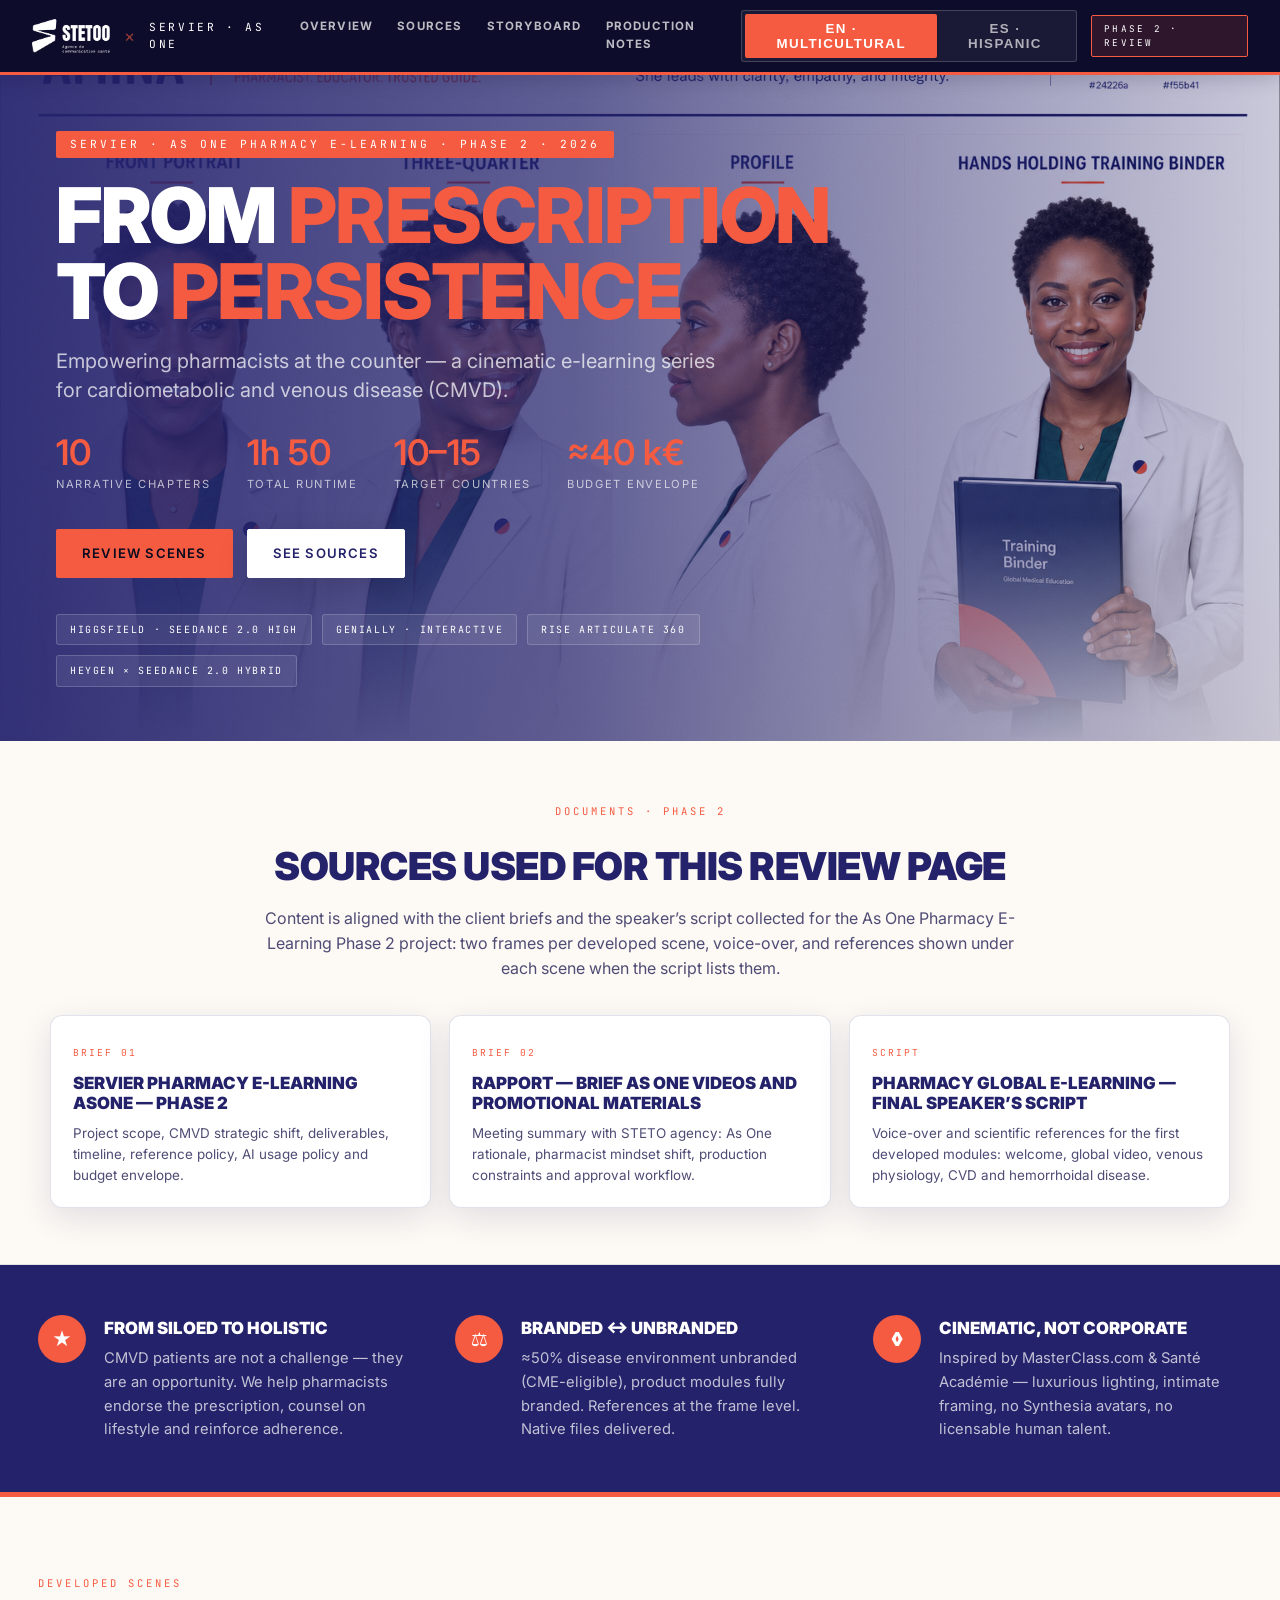
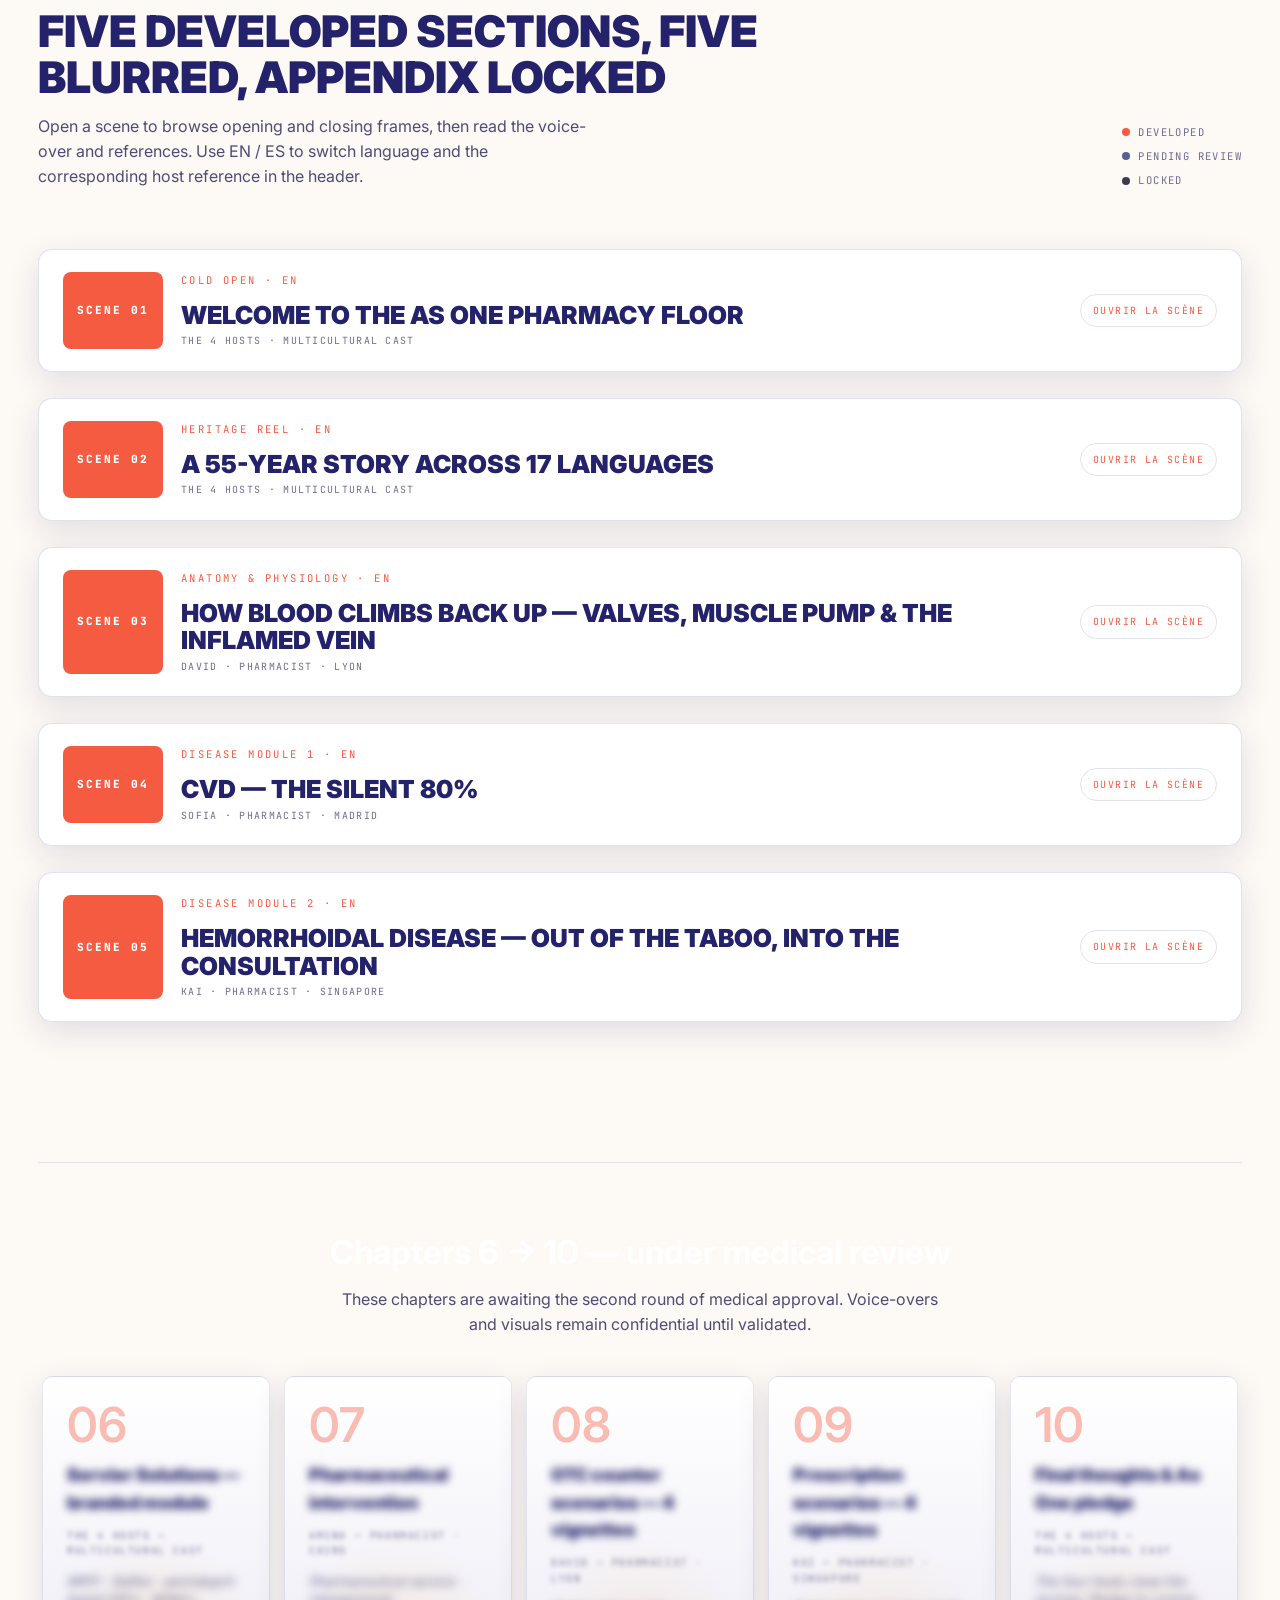
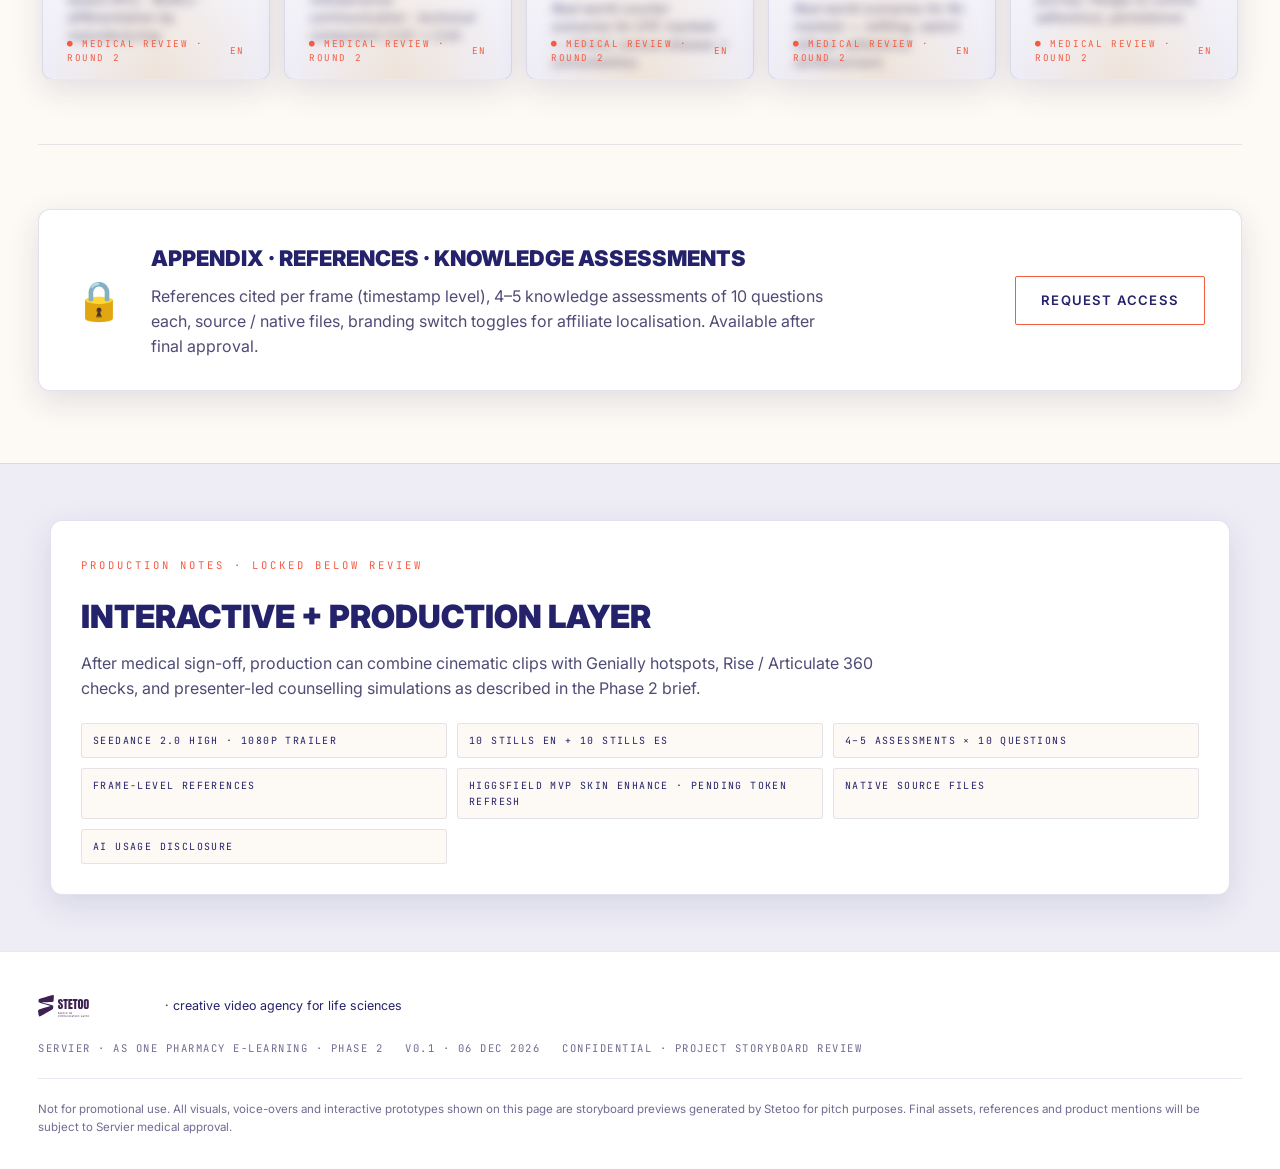
==== commit bdbd4ee3: "refactor: hero character ref, scene carousel, no header videos Use one GPT Image character sheet in " ====
--- a/index.html
+++ b/index.html
@@ -3,7 +3,7 @@
 <head>
 <meta charset="UTF-8">
 <meta name="viewport" content="width=device-width, initial-scale=1.0">
-<meta name="description" content="Servier × Stetoo — As One Pharmacy E-Learning · Phase 2 Storyboard · Compliance Readiness View">
+<meta name="description" content="Servier × Stetoo — As One Pharmacy E-Learning · Phase 2 Storyboard Review">
 <meta name="theme-color" content="#0b0b1f">
 <title>Servier × Stetoo — As One Pharmacy E-Learning · Storyboard</title>
 <link rel="preconnect" href="https://fonts.googleapis.com">
@@ -25,7 +25,7 @@
   <nav class="topbar-nav">
     <a href="#hero">Overview</a>
     <a href="#sources">Sources</a>
-    <a href="#chapters">Compliance View</a>
+    <a href="#chapters">Storyboard</a>
     <a href="#deliverables">Production Notes</a>
   </nav>
 
@@ -34,21 +34,20 @@
       <button data-cast="default" class="cs-btn active">EN · Multicultural</button>
       <button data-cast="es" class="cs-btn">ES · Hispanic</button>
     </div>
-    <span class="badge-compliance">Compliance Readiness</span>
+    <span class="badge-compliance">Phase 2 · review</span>
   </div>
 </header>
 
 <!-- ───────────────────────── HERO BLOCK ───────────────────────── -->
 <section class="hero" id="hero">
   <div class="hero-media">
-    <video id="heroVideo" muted loop playsinline poster="" preload="metadata"></video>
     <img id="heroPoster" alt="" decoding="async">
     <div class="hero-vignette"></div>
     <div class="hero-grain"></div>
   </div>
 
   <div class="hero-copy">
-    <span class="hero-tag">Servier · HFA-inspired Compliance Ready View · Phase 2 · 2026</span>
+    <span class="hero-tag">Servier · As One Pharmacy E-Learning · Phase 2 · 2026</span>
     <h1 class="hero-title" data-i18n="hero.title">From <em>Prescription</em> to <em>Persistence</em></h1>
     <h2 class="hero-sub" data-i18n="hero.sub">Empowering pharmacists at the counter — a cinematic e-learning series for cardiometabolic and venous disease (CMVD).</h2>
 
@@ -85,22 +84,12 @@
   </div>
 </section>
 
-<!-- ───────────────────────── CHARACTER PERSISTENCE ───────────────────────── -->
-<section class="characters" id="characters">
-  <div class="characters-head">
-    <span class="eyebrow">Character persistence · seed lock</span>
-    <h2>Recurring characters before storyboard generation</h2>
-    <p>Two ethnic/cultural variants maximum for this MVP: EN global host and ES Hispanic host. Each sheet is generated with GPT Image 2 high in four angles to keep character consistency across Seedance/Higgsfield scenes.</p>
-  </div>
-  <div class="character-grid" id="characters-root"><!-- injected --></div>
-</section>
-
 <!-- ───────────────────────── SOURCES PACK ───────────────────────── -->
 <section class="source-pack" id="sources">
   <div class="source-head">
-    <span class="eyebrow">Source Pack · visible for compliance</span>
-    <h2>Briefs and scripts used for this storyboard</h2>
-    <p>This page follows the HFA “Compliance Readiness” pattern: opening frame, closing frame, voice-over, and frame-level references only. No hidden scientific claim is introduced without a source line below the scene.</p>
+    <span class="eyebrow">Documents · Phase 2</span>
+    <h2>Sources used for this review page</h2>
+    <p>Content is aligned with the client briefs and the speaker’s script collected for the As One Pharmacy E-Learning Phase 2 project: two frames per developed scene, voice-over, and references shown under each scene when the script lists them.</p>
   </div>
   <div class="source-grid">
     <article class="source-card">
@@ -121,21 +110,6 @@
   </div>
 </section>
 
-<!-- ───────────────────────── COMMENTS ───────────────────────── -->
-<section class="comments" id="comments">
-  <div class="comments-card">
-    <span class="eyebrow">Comments · compliance review</span>
-    <h2>Reviewer comments</h2>
-    <p>Local review notes for the pitch page. These comments stay in the reviewer’s browser and can be copied into the formal approval tracker.</p>
-    <textarea id="reviewComments" placeholder="Add medical / creative / localization comments here..."></textarea>
-    <div class="comments-actions">
-      <button class="tb-btn" id="copyComments">Copy comments</button>
-      <button class="tb-btn danger" id="clearComments">Clear</button>
-      <span id="commentsStatus"></span>
-    </div>
-  </div>
-</section>
-
 <!-- ───────────────────────── BRIEF STRIP ───────────────────────── -->
 <section class="strip">
   <div class="strip-inner">
@@ -167,9 +141,9 @@
 <section class="chapters" id="chapters">
   <header class="chapters-head">
     <div>
-      <span class="eyebrow">Compliance Ready View</span>
+      <span class="eyebrow">Developed scenes</span>
       <h2>Five developed sections, five blurred, appendix locked</h2>
-      <p>Simple review mode inspired by the HFA compliance page: two frames, voice-over, take-home and sources. Switch EN/ES to change both language and cast imagery.</p>
+      <p>Open a scene to browse opening and closing frames, then read the voice-over and references. Use EN / ES to switch language and the corresponding host reference in the header.</p>
     </div>
     <div class="legend">
       <span><i class="dot d-ready"></i> Developed</span>
@@ -207,7 +181,7 @@
   <div class="pn-card">
     <span class="eyebrow">Production notes · locked below review</span>
     <h2>Interactive + production layer</h2>
-    <p>Kept compact in this compliance view: cinematic Seedance 2.0 scenes can alternate with Genially anatomy hotspots, Rise / Articulate 360 knowledge checks, and HeyGen × Seedance 2.0 counselling simulations after medical approval.</p>
+    <p>After medical sign-off, production can combine cinematic clips with Genially hotspots, Rise / Articulate 360 checks, and presenter-led counselling simulations as described in the Phase 2 brief.</p>
     <div class="pn-grid">
       <span>Seedance 2.0 high · 1080p trailer</span>
       <span>10 stills EN + 10 stills ES</span>
@@ -230,7 +204,7 @@
     <div class="foot-meta">
       <span>Servier · As One Pharmacy E-Learning · Phase 2</span>
       <span>v0.1 · <span id="buildDate">{{DATE}}</span></span>
-      <span>Confidential · Compliance Readiness View</span>
+      <span>Confidential · Project Storyboard Review</span>
     </div>
   </div>
   <div class="foot-disclaimer">
--- a/styles.css
+++ b/styles.css
@@ -1,5 +1,5 @@
 /* ════════════════════════════════════════════════════════════════════
-   ASONE — Stetoo · Servier  |  Servier/HFA compliance-ready theme
+   ASONE — Stetoo · Servier  |  As One storyboard review theme
    ════════════════════════════════════════════════════════════════════ */
 :root{
   --navy:#24226a;
@@ -49,8 +49,8 @@
 /* ──────────────────────── hero ──────────────────────── */
 .hero{position:relative;min-height:68vh;display:flex;align-items:flex-end;padding:130px 56px 54px;overflow:hidden;background:var(--navy)}
 .hero-media{position:absolute;inset:0;z-index:0}
-.hero-media video,.hero-media img{position:absolute;inset:0;width:100%;height:100%;object-fit:cover;object-position:center}
-.hero-media #heroPoster{filter:contrast(1.05) saturate(1.05)}
+.hero-media img{position:absolute;inset:0;width:100%;height:100%;object-fit:cover;object-position:center}
+.hero-media #heroPoster{filter:contrast(1.05) saturate(1.05);object-position:center top}
 .hero-vignette{position:absolute;inset:0;background:linear-gradient(90deg,rgba(36,34,106,.94) 0%,rgba(36,34,106,.74) 45%,rgba(36,34,106,.25) 100%),linear-gradient(180deg,transparent 70%,#fdf9f4 100%)}
 .hero-grain{position:absolute;inset:0;opacity:.18;mix-blend-mode:overlay;pointer-events:none;background-image:url("data:image/svg+xml,%3Csvg xmlns='http://www.w3.org/2000/svg' width='200' height='200'%3E%3Cfilter id='n'%3E%3CfeTurbulence type='fractalNoise' baseFrequency='1.5' numOctaves='2'/%3E%3CfeColorMatrix values='0 0 0 0 1 0 0 0 0 1 0 0 0 0 1 0 0 0 .35 0'/%3E%3C/filter%3E%3Crect width='100%25' height='100%25' filter='url(%23n)'/%3E%3C/svg%3E")}
 .hero-copy{position:relative;z-index:2;max-width:880px}
@@ -67,31 +67,23 @@
 .btn.primary{background:linear-gradient(135deg,var(--gold),var(--tangerine));color:#0b0b1f}
 .btn.primary:hover{transform:translateY(-2px);box-shadow:0 12px 36px rgba(244,184,90,.35)}
 .btn.ghost{background:transparent;color:var(--navy);border:1px solid var(--gold);padding:13px 25px}
-.hero .btn.ghost{color:#fff}
-.btn.ghost:hover{background:var(--gold);color:#0b0b1f}
+.hero .btn.ghost{background:#fff;color:var(--navy);border-color:#fff;box-shadow:0 10px 30px rgba(0,0,0,.14)}
+.btn.ghost:hover{background:var(--gold);border-color:var(--gold);color:#fff}
 .hero-engines{display:flex;gap:10px;flex-wrap:wrap}
 .he-pill{font-family:var(--mono);font-size:.62rem;letter-spacing:1.6px;text-transform:uppercase;background:rgba(255,255,255,.08);border:1px solid rgba(255,255,255,.18);color:#fff;padding:7px 13px;border-radius:3px}
 @media(max-width:760px){.hero{padding:140px 24px 60px}.hero-meta{gap:22px}.hm-num{font-size:1.7rem}}
 
 /* ──────────────────────── source pack ──────────────────────── */
-.characters,.source-pack{padding:56px 38px;background:#fdf9f4;border-bottom:1px solid var(--line-cool)}
-.characters-head,.source-head{max-width:980px;margin:0 auto 34px;text-align:center}
-.characters-head h2,.source-head h2{font-family:var(--sans);font-size:clamp(1.7rem,3vw,2.4rem);font-weight:900;text-transform:uppercase;letter-spacing:-.5px;color:var(--navy);margin-bottom:10px}
-.characters-head p,.source-head p{color:var(--grey-soft);max-width:760px;margin:0 auto}
-.character-grid{max-width:1180px;margin:0 auto;display:grid;grid-template-columns:repeat(2,1fr);gap:20px}
-.character-card{background:#fff;border:1px solid var(--line);border-radius:12px;overflow:hidden;box-shadow:var(--shadow)}
-.character-card img{width:100%;height:auto;background:#fff}
-.character-meta{display:grid;grid-template-columns:1fr auto;gap:4px 16px;align-items:end;padding:14px 16px;border-top:3px solid var(--tangerine)}
-.character-meta span{font-family:var(--mono);font-size:.62rem;letter-spacing:1.5px;text-transform:uppercase;color:var(--tangerine);grid-column:1/-1}
-.character-meta strong{font-size:1.4rem;text-transform:uppercase;color:var(--navy)}
-.character-meta small{font-family:var(--mono);font-size:.62rem;color:var(--grey)}
+.source-pack{padding:56px 38px;background:#fdf9f4;border-bottom:1px solid var(--line-cool)}
 .source-head{max-width:980px;margin:0 auto 34px;text-align:center}
+.source-head h2{font-family:var(--sans);font-size:clamp(1.7rem,3vw,2.4rem);font-weight:900;text-transform:uppercase;letter-spacing:-.5px;color:var(--navy);margin-bottom:10px}
+.source-head p{color:var(--grey-soft);max-width:760px;margin:0 auto}
 .source-grid{max-width:1180px;margin:0 auto;display:grid;grid-template-columns:repeat(3,1fr);gap:18px}
 .source-card{background:#fff;border:1px solid var(--line);border-radius:12px;padding:22px;box-shadow:var(--shadow)}
 .source-code{display:inline-block;font-family:var(--mono);font-size:.6rem;letter-spacing:2px;color:var(--gold);text-transform:uppercase;margin-bottom:12px}
 .source-card h4{font-family:var(--sans);font-size:1.05rem;line-height:1.2;color:var(--navy);margin-bottom:10px;text-transform:uppercase;font-weight:900}
 .source-card p{font-size:.84rem;color:var(--grey-soft);line-height:1.55}
-@media(max-width:920px){.source-grid,.character-grid{grid-template-columns:1fr}}
+@media(max-width:920px){.source-grid{grid-template-columns:1fr}}
 
 /* ──────────────────────── strip ──────────────────────── */
 .strip{padding:50px 38px;background:var(--navy);border-bottom:5px solid var(--tangerine)}
@@ -117,17 +109,30 @@
 .d-lock{background:#3b3a55}
 
 /* scenes (developed) */
-.scenes{display:flex;flex-direction:column;gap:80px}
-.scene{display:grid;grid-template-columns:1.1fr 1fr;gap:36px;align-items:center;position:relative;background:#fff;border-radius:14px;padding:24px;box-shadow:var(--shadow);border:1px solid var(--line)}
-.scene-marker{position:absolute;top:0;left:0;background:var(--tangerine);color:#fff;font-family:var(--mono);font-size:.7rem;font-weight:800;letter-spacing:2px;text-transform:uppercase;padding:8px 14px;border-radius:14px 0 10px 0;z-index:3}
-.scene:nth-child(even){grid-template-columns:1fr 1.1fr}
-.scene:nth-child(even) .scene-frames{order:2}
-.scene-frames{position:relative;display:grid;grid-template-columns:1fr 1fr;gap:14px}
-.scene-frame{position:relative;aspect-ratio:16/9;background:#eeedf6;border-radius:9px;overflow:hidden;box-shadow:0 8px 24px rgba(36,34,106,.12);transition:transform .6s cubic-bezier(.2,.8,.2,1);border:1px solid var(--line)}
-.scene-frame:hover{transform:translateY(-6px)}
-.scene-frame img{width:100%;height:100%;object-fit:cover}
-.scene-frame::after{content:'';position:absolute;inset:0;background:linear-gradient(180deg,transparent 60%,rgba(11,11,31,.7));pointer-events:none}
-.frame-label{position:absolute;left:12px;bottom:10px;font-family:var(--mono);font-size:.6rem;letter-spacing:2px;text-transform:uppercase;color:var(--gold-soft);z-index:2}
+.scenes{display:flex;flex-direction:column;gap:26px}
+.scene{display:block;position:relative;background:#fff;border-radius:14px;box-shadow:var(--shadow);border:1px solid var(--line);overflow:hidden}
+.scene[open]{box-shadow:0 16px 46px rgba(36,34,106,.16)}
+.scene-summary{list-style:none;cursor:pointer;display:grid;grid-template-columns:auto 1fr auto;gap:18px;align-items:center;padding:22px 24px;transition:background .25s}
+.scene-summary::-webkit-details-marker{display:none}
+.scene-summary:hover{background:#fdf0ed}
+.scene-marker{display:inline-flex;align-items:center;align-self:stretch;background:var(--tangerine);color:#fff;font-family:var(--mono);font-size:.7rem;font-weight:800;letter-spacing:2px;text-transform:uppercase;padding:8px 14px;border-radius:8px;z-index:3}
+.scene-summary-copy{display:flex;flex-direction:column;gap:4px}
+.scene-summary-copy strong{font-family:var(--sans);font-weight:900;text-transform:uppercase;color:var(--navy);font-size:clamp(1.1rem,2vw,1.55rem);line-height:1.1}
+.scene-summary-copy small{font-family:var(--mono);font-size:.62rem;letter-spacing:1.3px;text-transform:uppercase;color:var(--grey)}
+.scene-summary-action{font-family:var(--mono);font-size:.62rem;letter-spacing:1.4px;text-transform:uppercase;color:var(--tangerine);border:1px solid var(--line);border-radius:999px;padding:8px 12px;white-space:nowrap}
+.scene[open] .scene-summary-action::before{content:'Fermer · '}
+.scene-body{display:grid;grid-template-columns:1.1fr 1fr;gap:36px;align-items:start;padding:0 24px 24px}
+.scene-media-column{min-width:0}
+.scene-carousel{margin-bottom:8px}
+.scene-carousel-viewport{position:relative;aspect-ratio:16/9;border-radius:9px;overflow:hidden;background:#eeedf6;border:1px solid var(--line);box-shadow:0 8px 24px rgba(36,34,106,.12)}
+.scene-carousel-slide{position:absolute;inset:0;width:100%;height:100%;object-fit:cover;display:block}
+.scene-carousel-slide[hidden]{display:none!important}
+.scene-carousel-bar{display:flex;align-items:center;justify-content:space-between;gap:14px;margin-top:14px;padding:0 4px}
+.carousel-caption{flex:1;text-align:center;font-family:var(--mono);font-size:.62rem;letter-spacing:1.4px;text-transform:uppercase;color:var(--grey-soft);margin:0;line-height:1.45}
+.carousel-btn{flex-shrink:0;display:inline-flex;align-items:center;justify-content:center;width:42px;height:42px;border:1px solid var(--line);border-radius:10px;background:#fff;color:var(--navy);cursor:pointer;font-size:1.05rem;line-height:1;transition:background .2s;border-color:var(--line-cool)}
+.carousel-btn:hover{background:#fdf0ed;border-color:var(--tangerine)}
+.carousel-hint{font-family:var(--mono);font-size:.58rem;letter-spacing:1.2px;color:var(--grey);margin:10px 0 14px;text-align:center}
+
 .scene-copy{position:relative}
 .scene-num{font-family:var(--sans);font-size:5rem;font-weight:900;color:var(--tangerine);opacity:.12;line-height:1;position:absolute;top:-20px;left:-8px;user-select:none}
 .scene-tag{font-family:var(--mono);font-size:.66rem;letter-spacing:2.4px;text-transform:uppercase;color:var(--gold);margin-bottom:10px;display:inline-block}
@@ -147,7 +152,18 @@
 .meta-pill.acc{color:var(--gold);border-color:var(--line)}
 .takeaway{margin-top:14px;padding:14px 16px;background:#fdf0ed;border-left:3px solid var(--gold);border-radius:8px;font-size:.86rem;line-height:1.55;color:var(--navy)}
 .takeaway b{color:var(--gold);font-family:var(--mono);font-size:.62rem;letter-spacing:1.6px;text-transform:uppercase;display:block;margin-bottom:4px}
-@media(max-width:920px){.scene,.scene:nth-child(even){grid-template-columns:1fr;gap:24px}.scene:nth-child(even) .scene-frames{order:0}.scene-num{font-size:4rem;top:-18px}}
+.scene-comments{border:1px solid var(--line);border-radius:10px;background:#f8f7fc;overflow:hidden}
+.scene-comments summary{cursor:pointer;list-style:none;font-family:var(--mono);font-size:.62rem;letter-spacing:1.6px;text-transform:uppercase;color:var(--tangerine);padding:12px 14px}
+.scene-comments summary::-webkit-details-marker{display:none}
+.scene-comments summary::after{content:'+';float:right;color:var(--navy)}
+.scene-comments[open] summary::after{content:'-'}
+.scene-comments-body{padding:0 14px 14px}
+.scene-comment-input{width:100%;min-height:130px;border:1px solid var(--line);border-radius:8px;padding:12px;font-family:var(--sans);font-size:.92rem;color:var(--navy);background:#fff;resize:vertical}
+.comments-actions{display:flex;align-items:center;gap:12px;margin-top:12px;flex-wrap:wrap}
+.tb-btn{border:0;background:var(--navy);color:#fff;border-radius:3px;padding:10px 14px;font-family:var(--mono);font-size:.62rem;letter-spacing:1.4px;text-transform:uppercase;cursor:pointer}
+.tb-btn.danger{background:transparent;color:var(--tangerine);border:1px solid var(--tangerine)}
+.comment-status{font-family:var(--mono);font-size:.62rem;letter-spacing:1.2px;text-transform:uppercase;color:var(--grey)}
+@media(max-width:920px){.scene-summary{grid-template-columns:1fr}.scene-marker{align-self:auto;width:max-content}.scene-summary-action{width:max-content}.scene-body{grid-template-columns:1fr;gap:24px}.scene-num{font-size:4rem;top:-18px}}
 
 .asone-card{background:linear-gradient(135deg,#24226a,#312f7d);color:#fff;border-radius:10px;padding:14px;margin:0 0 18px;border-left:5px solid var(--tangerine)}
 .asone-title{font-family:var(--mono);font-size:.62rem;letter-spacing:1.6px;text-transform:uppercase;color:#fff;margin-bottom:10px;font-weight:800}
@@ -218,15 +234,6 @@
 @media(max-width:920px){.dlv-grid{grid-template-columns:1fr}}
 
 /* ──────────────────────── footer ──────────────────────── */
-.comments{padding:56px 38px;background:#fdf9f4;border-top:1px solid var(--line-cool)}
-.comments-card{max-width:980px;margin:0 auto;background:#fff;border:1px solid var(--line);border-radius:12px;padding:30px;box-shadow:var(--shadow)}
-.comments-card h2{font-family:var(--sans);font-weight:900;text-transform:uppercase;font-size:clamp(1.5rem,2.6vw,2rem);color:var(--navy);margin-bottom:8px}
-.comments-card p{color:var(--grey-soft);margin-bottom:18px}
-.comments textarea{width:100%;min-height:170px;border:1px solid var(--line);border-radius:8px;padding:14px;font-family:var(--sans);font-size:.95rem;color:var(--navy);background:#fdf9f4;resize:vertical}
-.comments-actions{display:flex;align-items:center;gap:12px;margin-top:12px;flex-wrap:wrap}
-.tb-btn{border:0;background:var(--navy);color:#fff;border-radius:3px;padding:10px 14px;font-family:var(--mono);font-size:.62rem;letter-spacing:1.4px;text-transform:uppercase;cursor:pointer}
-.tb-btn.danger{background:transparent;color:var(--tangerine);border:1px solid var(--tangerine)}
-#commentsStatus{font-family:var(--mono);font-size:.62rem;letter-spacing:1.2px;text-transform:uppercase;color:var(--grey)}
 
 .foot{padding:40px 38px 32px;background:#fff;border-top:1px solid var(--line-cool)}
 .foot-row{display:flex;justify-content:space-between;align-items:center;flex-wrap:wrap;gap:20px;max-width:1380px;margin:0 auto 22px;font-size:.78rem;color:var(--grey)}
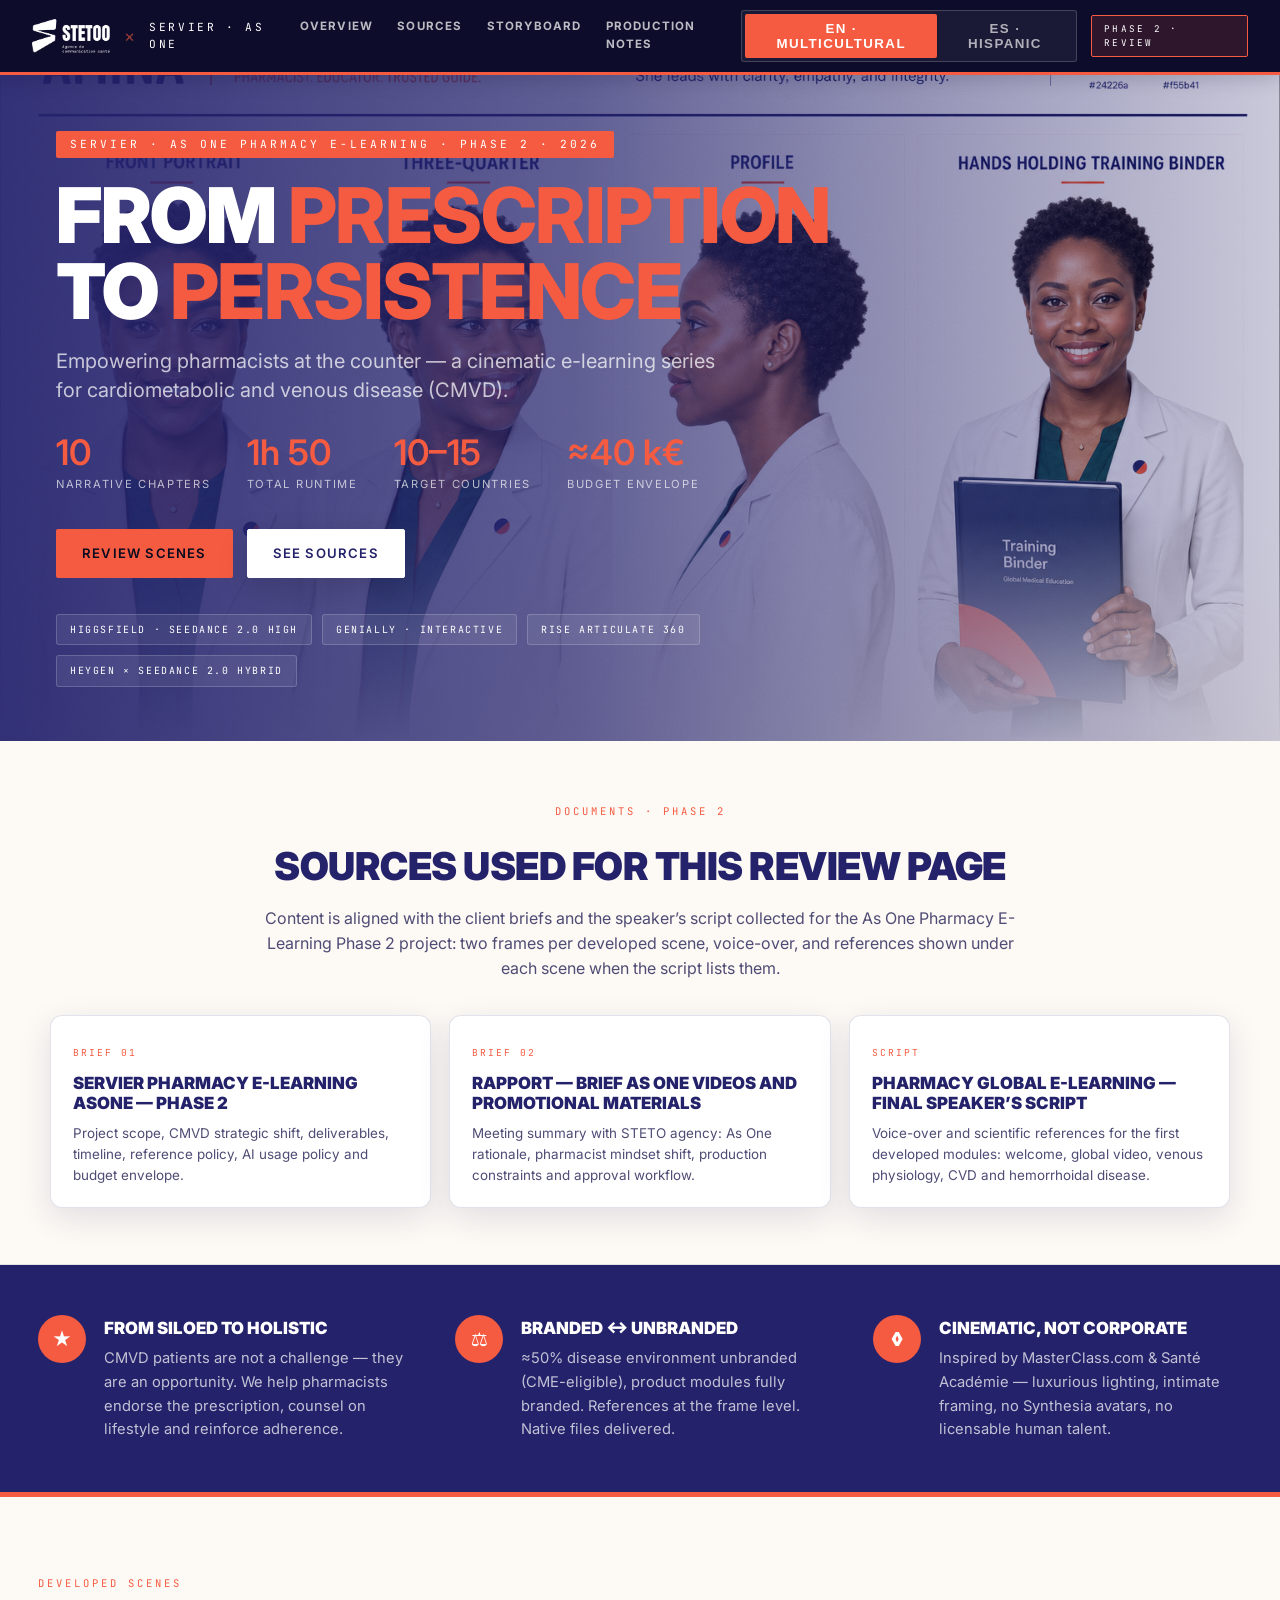
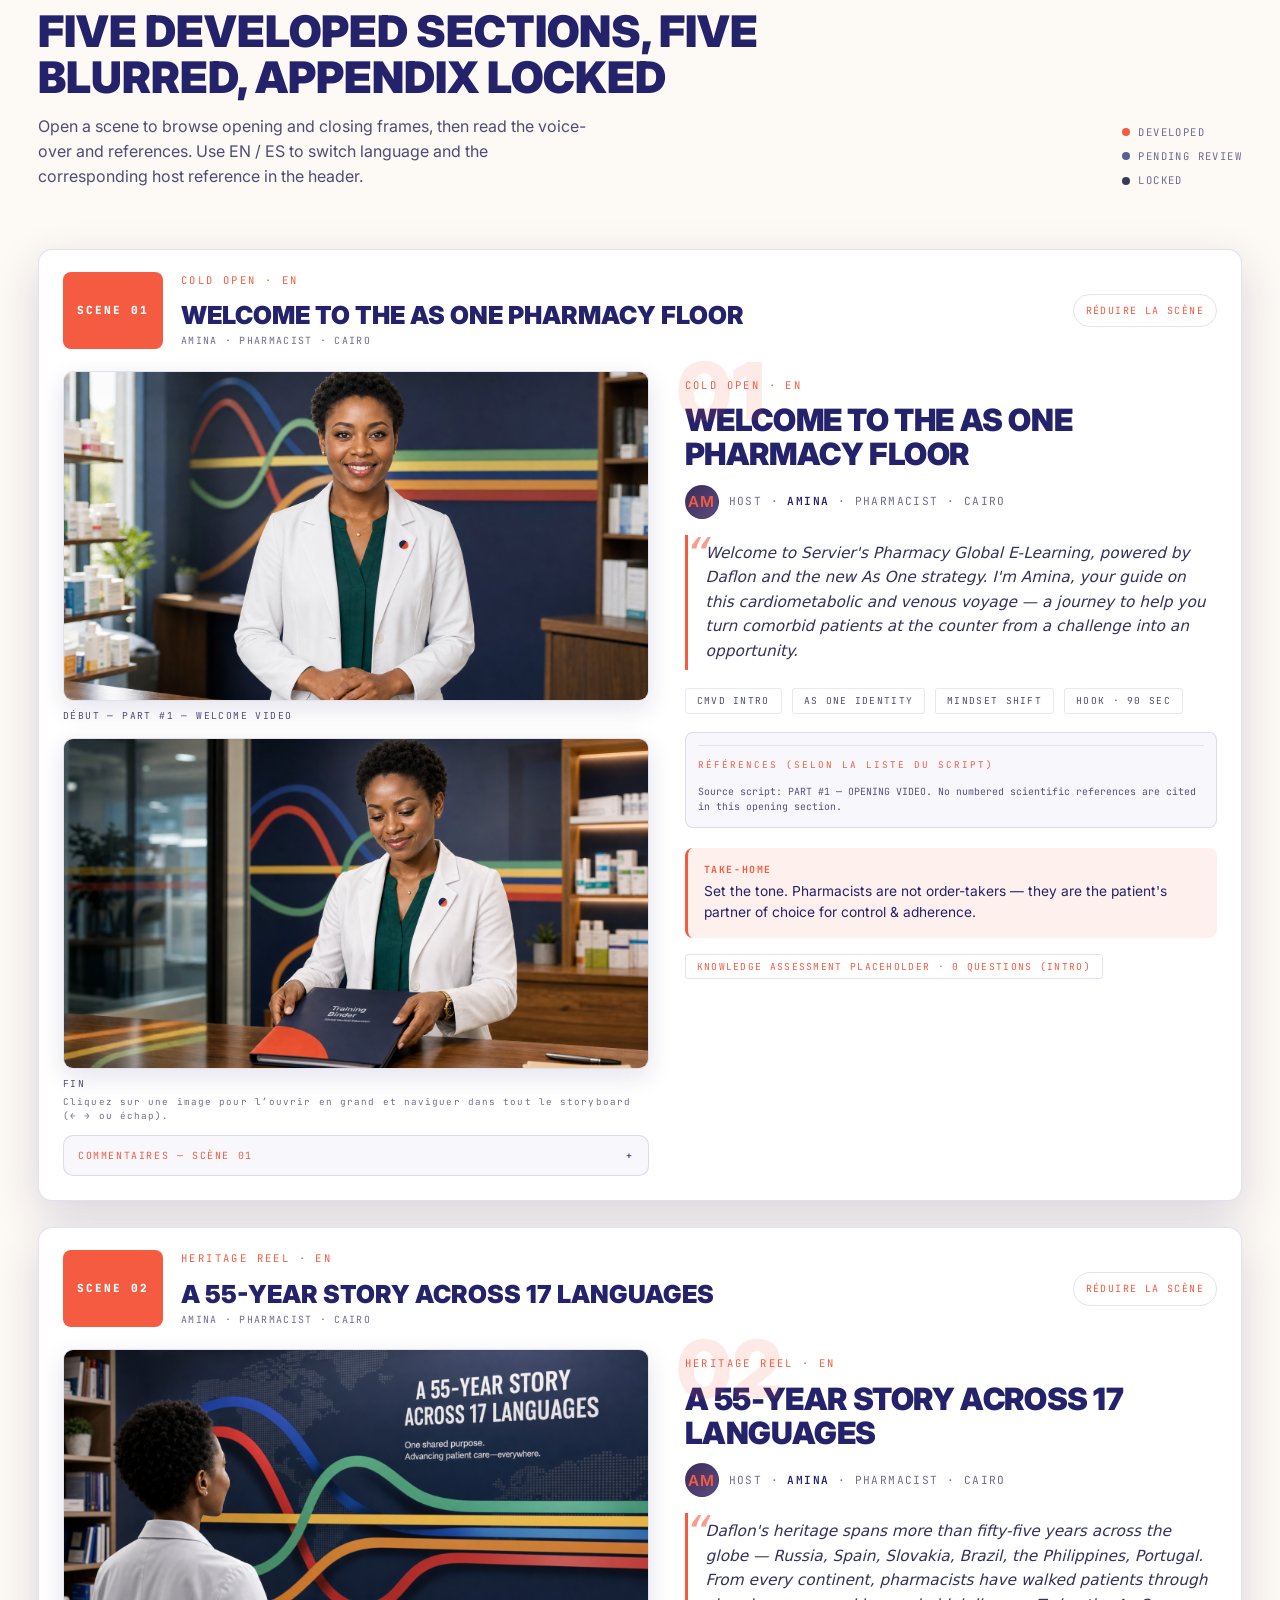
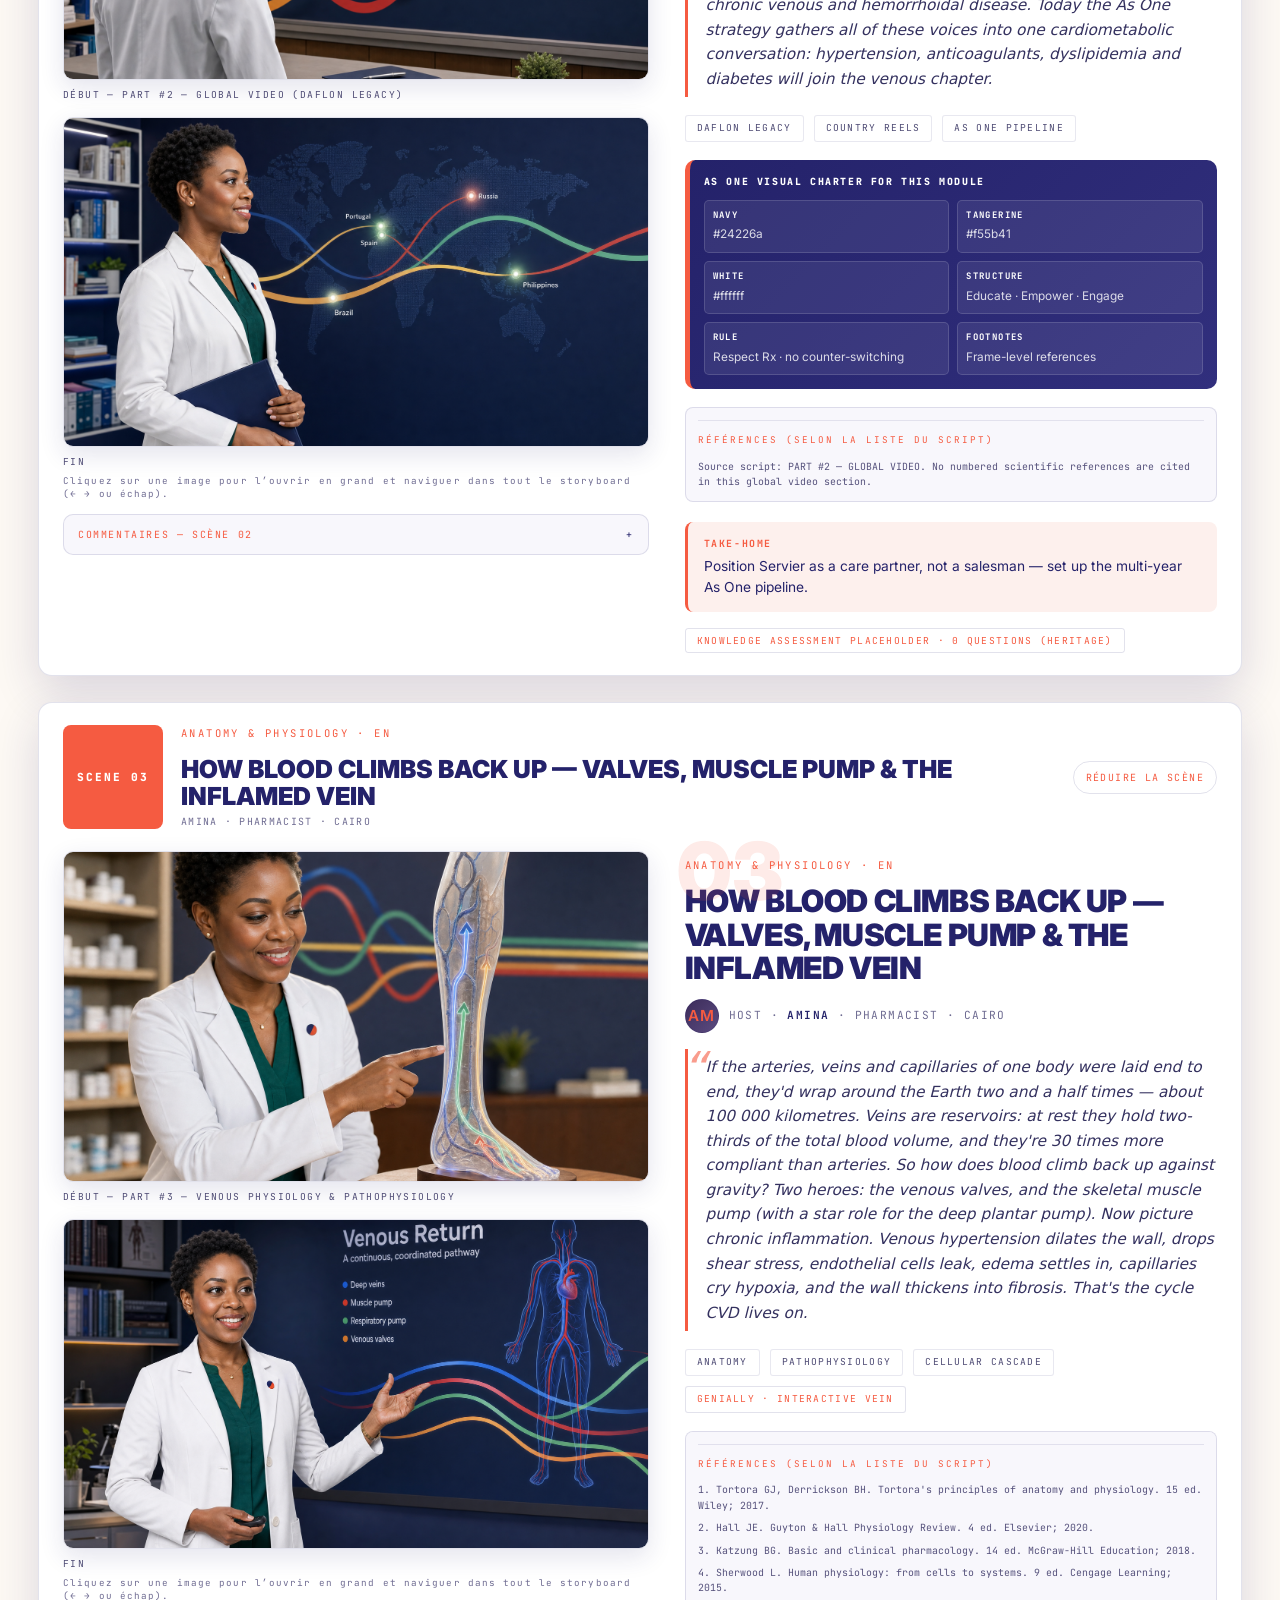
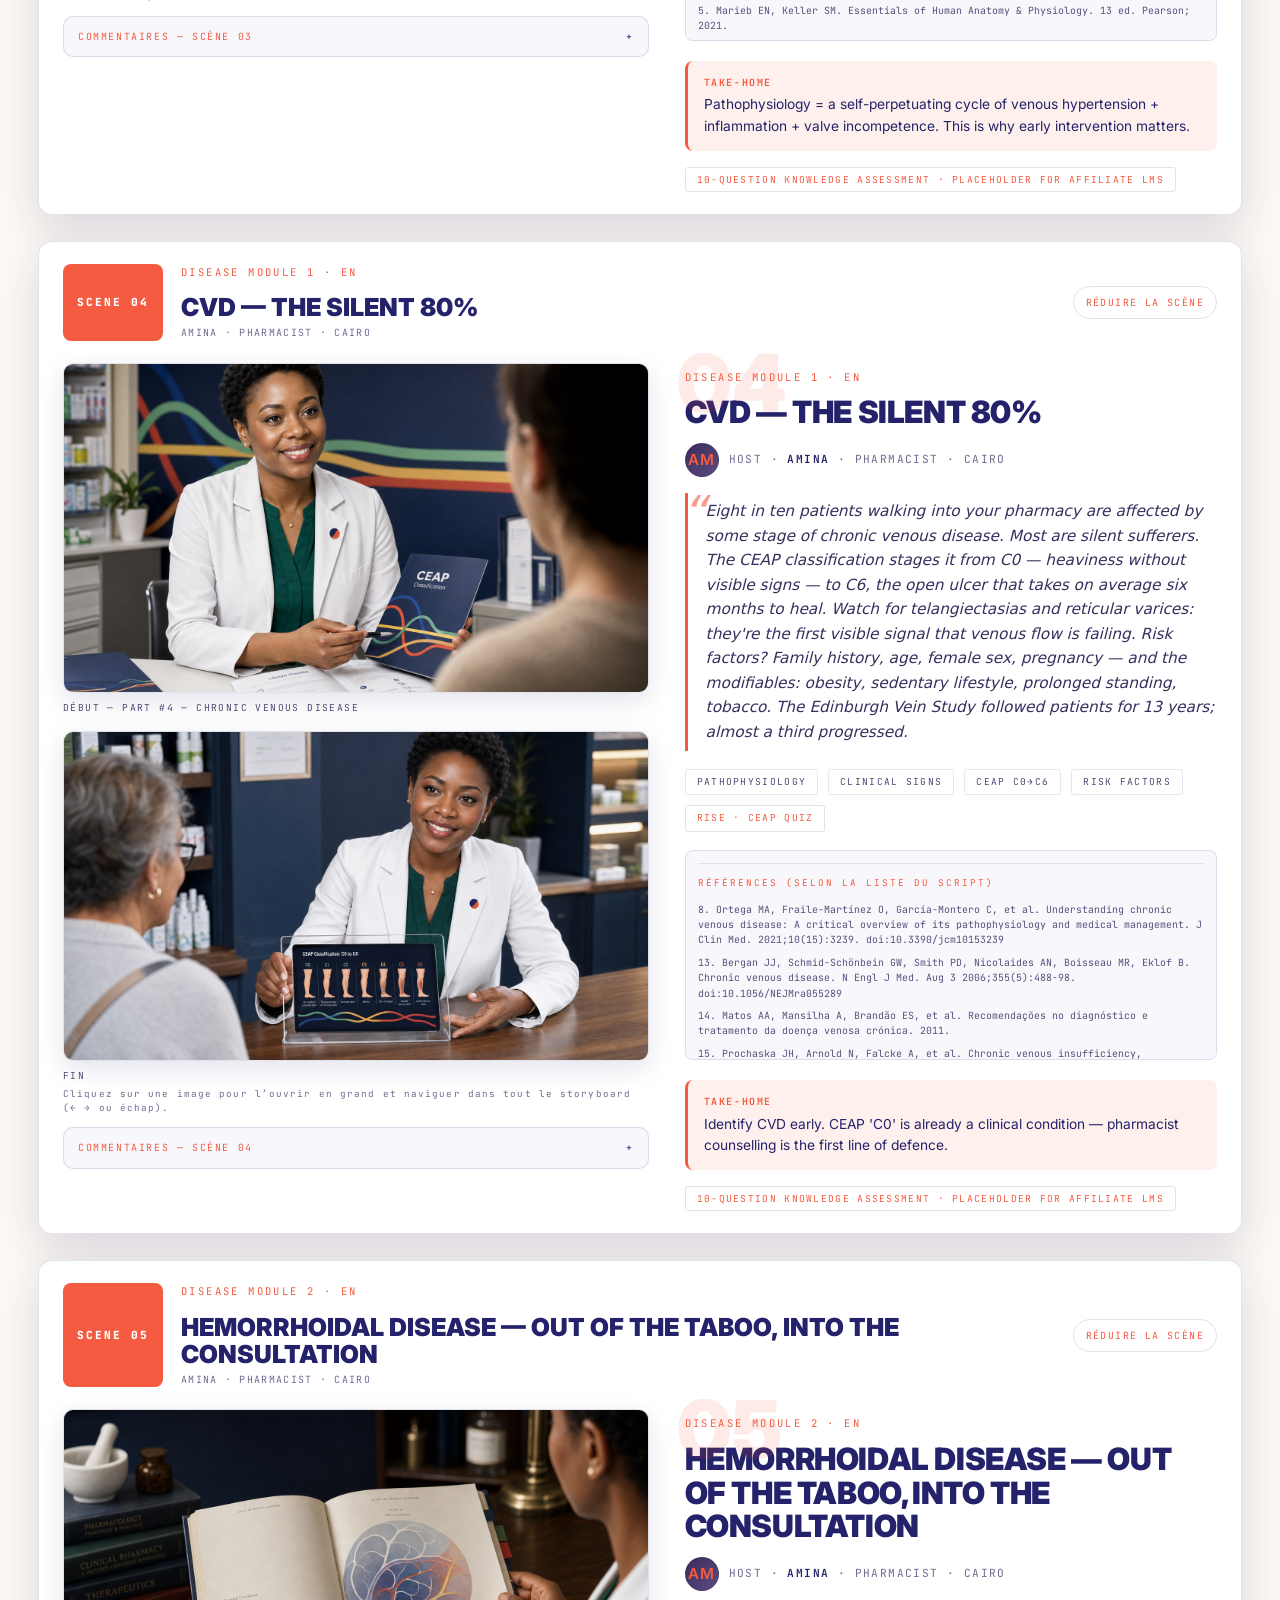
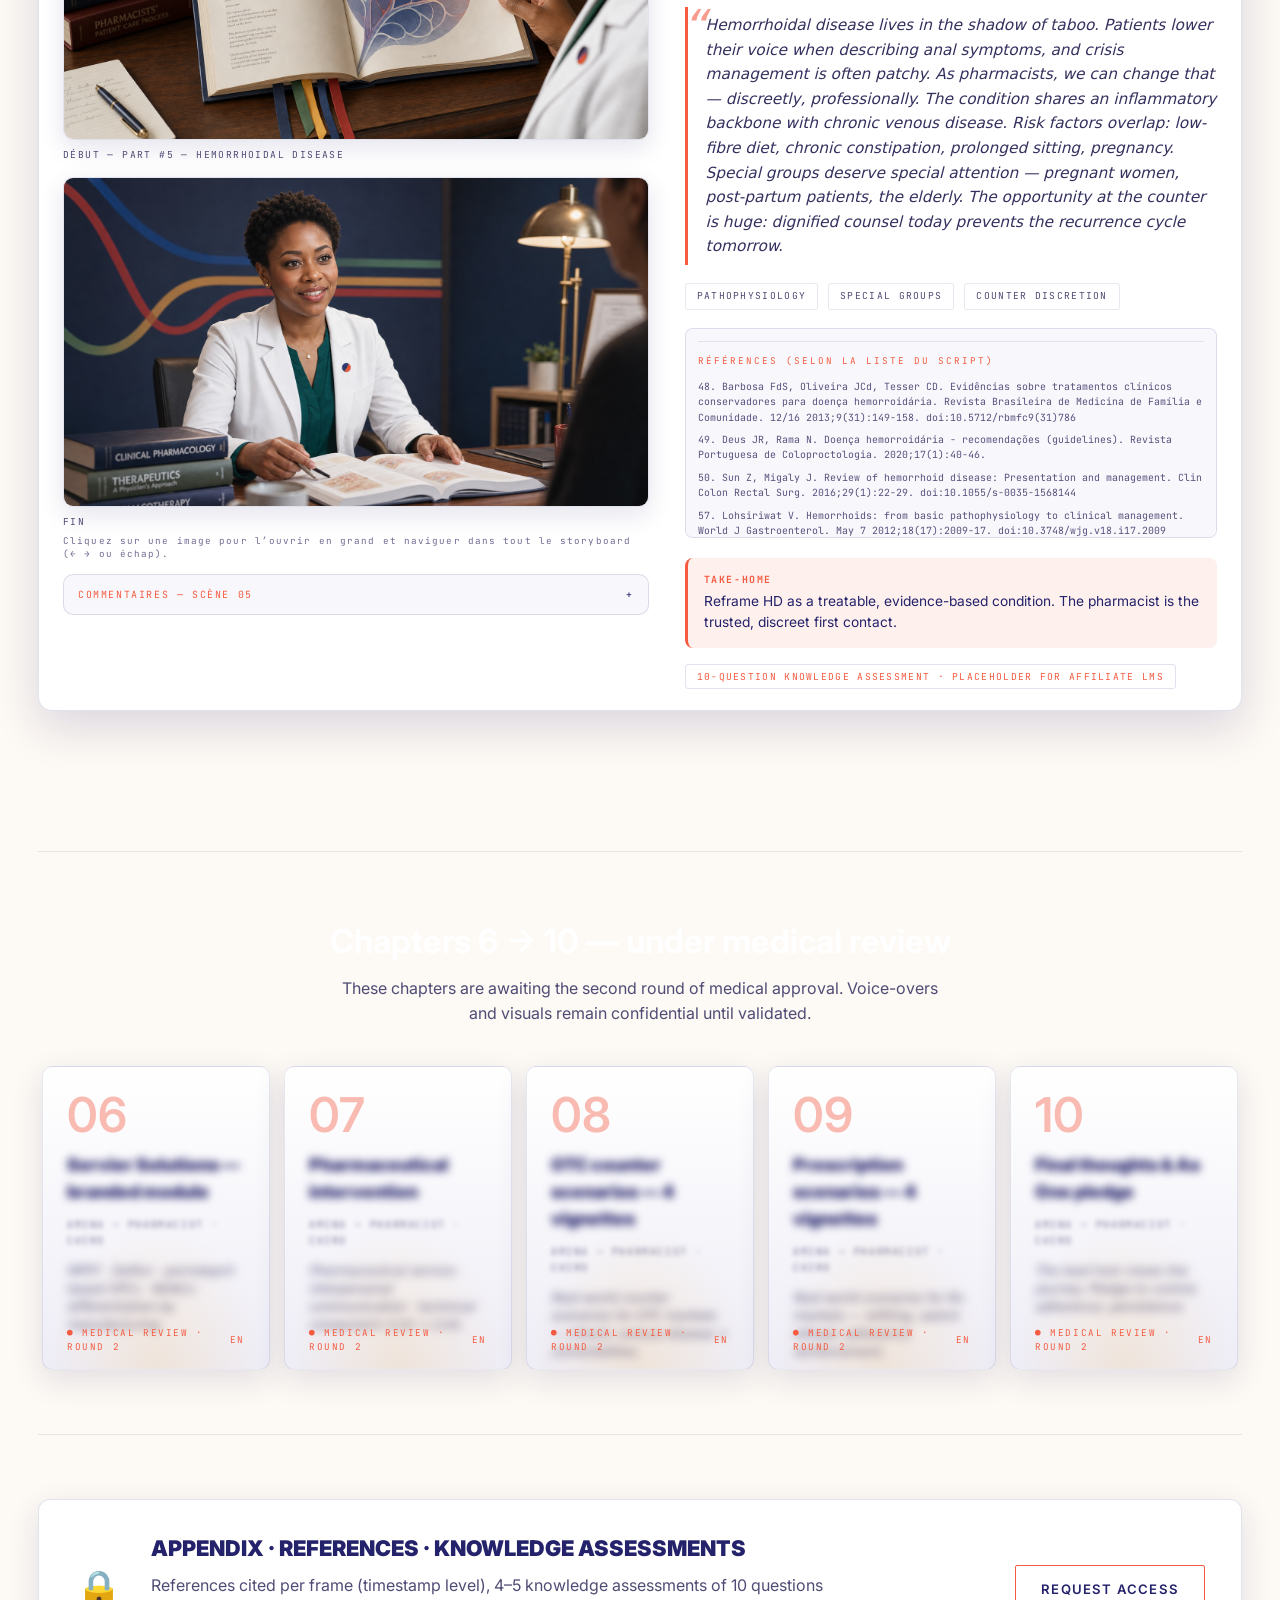
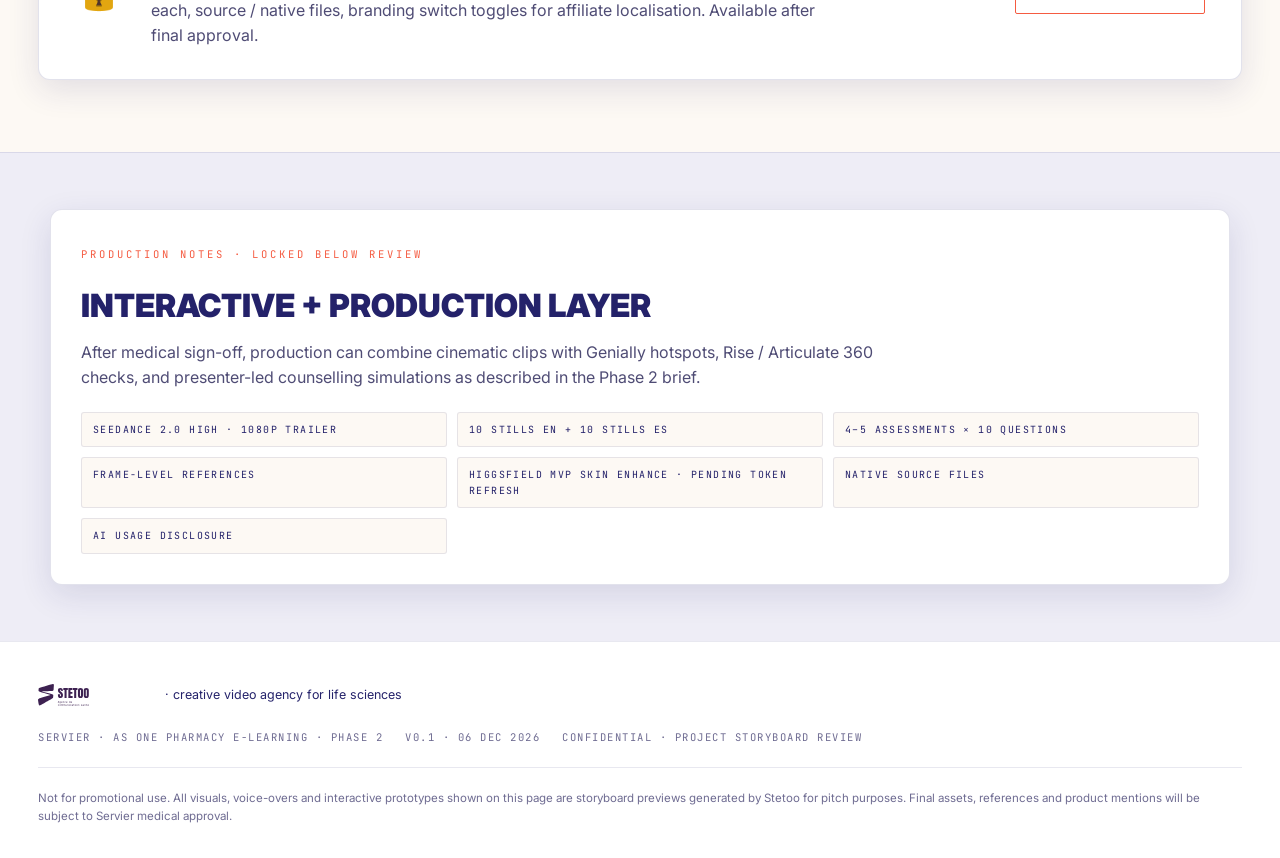
==== commit e2032c16: "feat: stacked frames, storyboard lightbox, scenes open by default Stack opening/closing images verti" ====
--- a/index.html
+++ b/index.html
@@ -212,6 +212,20 @@
   </div>
 </footer>
 
+<div id="storyboard-lightbox" class="lightbox" role="dialog" aria-modal="true" aria-label="Storyboard plein écran" hidden>
+  <div class="lightbox-backdrop" data-lightbox-close tabindex="-1"></div>
+  <div class="lightbox-panel">
+    <button type="button" class="lightbox-close" data-lightbox-close aria-label="Fermer">×</button>
+    <img id="lightbox-image" src="" alt="">
+    <p class="lightbox-caption" id="lightbox-caption"></p>
+    <div class="lightbox-bar">
+      <button type="button" class="lightbox-navbtn" id="lightbox-prev" aria-label="Image précédente">←</button>
+      <span class="lightbox-counter" id="lightbox-counter">1 / 10</span>
+      <button type="button" class="lightbox-navbtn" id="lightbox-next" aria-label="Image suivante">→</button>
+    </div>
+  </div>
+</div>
+
 <script src="data.js"></script>
 <script src="app.js"></script>
 </body>
--- a/styles.css
+++ b/styles.css
@@ -120,18 +120,36 @@
 .scene-summary-copy strong{font-family:var(--sans);font-weight:900;text-transform:uppercase;color:var(--navy);font-size:clamp(1.1rem,2vw,1.55rem);line-height:1.1}
 .scene-summary-copy small{font-family:var(--mono);font-size:.62rem;letter-spacing:1.3px;text-transform:uppercase;color:var(--grey)}
 .scene-summary-action{font-family:var(--mono);font-size:.62rem;letter-spacing:1.4px;text-transform:uppercase;color:var(--tangerine);border:1px solid var(--line);border-radius:999px;padding:8px 12px;white-space:nowrap}
-.scene[open] .scene-summary-action::before{content:'Fermer · '}
+.scene-summary-action .lbl-when-closed{display:none}
+.scene[open] .scene-summary-action .lbl-when-open{display:inline}
+.scene[open] .scene-summary-action .lbl-when-closed{display:none}
+.scene:not([open]) .scene-summary-action .lbl-when-open{display:none}
+.scene:not([open]) .scene-summary-action .lbl-when-closed{display:inline}
 .scene-body{display:grid;grid-template-columns:1.1fr 1fr;gap:36px;align-items:start;padding:0 24px 24px}
 .scene-media-column{min-width:0}
-.scene-carousel{margin-bottom:8px}
-.scene-carousel-viewport{position:relative;aspect-ratio:16/9;border-radius:9px;overflow:hidden;background:#eeedf6;border:1px solid var(--line);box-shadow:0 8px 24px rgba(36,34,106,.12)}
-.scene-carousel-slide{position:absolute;inset:0;width:100%;height:100%;object-fit:cover;display:block}
-.scene-carousel-slide[hidden]{display:none!important}
-.scene-carousel-bar{display:flex;align-items:center;justify-content:space-between;gap:14px;margin-top:14px;padding:0 4px}
-.carousel-caption{flex:1;text-align:center;font-family:var(--mono);font-size:.62rem;letter-spacing:1.4px;text-transform:uppercase;color:var(--grey-soft);margin:0;line-height:1.45}
-.carousel-btn{flex-shrink:0;display:inline-flex;align-items:center;justify-content:center;width:42px;height:42px;border:1px solid var(--line);border-radius:10px;background:#fff;color:var(--navy);cursor:pointer;font-size:1.05rem;line-height:1;transition:background .2s;border-color:var(--line-cool)}
-.carousel-btn:hover{background:#fdf0ed;border-color:var(--tangerine)}
-.carousel-hint{font-family:var(--mono);font-size:.58rem;letter-spacing:1.2px;color:var(--grey);margin:10px 0 14px;text-align:center}
+.scene-frames-stack{display:flex;flex-direction:column;gap:16px;margin-bottom:6px}
+.scene-frame-block{margin:0}
+.scene-thumb{width:100%;padding:0;border:none;background:transparent;cursor:zoom-in;display:block;border-radius:10px;overflow:hidden;box-shadow:0 8px 24px rgba(36,34,106,.12);border:1px solid var(--line);transition:transform .2s,box-shadow .2s}
+.scene-thumb:hover{transform:translateY(-2px);box-shadow:0 12px 32px rgba(36,34,106,.18)}
+.scene-thumb:focus-visible{outline:3px solid var(--tangerine);outline-offset:2px}
+.scene-thumb img{width:100%;height:auto;aspect-ratio:16/9;object-fit:cover;display:block}
+.scene-frame-cap{margin-top:8px;font-family:var(--mono);font-size:.6rem;letter-spacing:1.4px;text-transform:uppercase;color:var(--grey-soft);line-height:1.4}
+.frames-hint{font-family:var(--mono);font-size:.58rem;letter-spacing:1.1px;color:var(--grey);margin:0 0 12px;line-height:1.45}
+
+/* lightbox (storyboard plein écran) */
+.lightbox{position:fixed;inset:0;z-index:200;display:flex;align-items:center;justify-content:center;padding:24px;box-sizing:border-box}
+.lightbox[hidden]{display:none!important}
+.lightbox-backdrop{position:absolute;inset:0;background:rgba(13,12,42,.88);cursor:pointer}
+.lightbox-panel{position:relative;z-index:1;max-width:min(1100px,100%);max-height:100%;display:flex;flex-direction:column;align-items:center;gap:12px}
+.lightbox-panel #lightbox-image{max-width:100%;max-height:min(78vh,900px);width:auto;height:auto;object-fit:contain;border-radius:8px;box-shadow:0 20px 60px rgba(0,0,0,.45)}
+.lightbox-caption{max-width:100%;text-align:center;font-family:var(--sans);font-size:.9rem;color:#fff;padding:0 8px;line-height:1.45}
+.lightbox-close{position:absolute;top:-8px;right:-8px;z-index:2;width:44px;height:44px;border:0;border-radius:50%;background:var(--tangerine);color:#fff;font-size:1.5rem;line-height:1;cursor:pointer;box-shadow:0 4px 16px rgba(0,0,0,.3)}
+.lightbox-close:hover{filter:brightness(1.08)}
+.lightbox-bar{display:flex;align-items:center;gap:20px;justify-content:center;flex-wrap:wrap;margin-top:4px}
+.lightbox-navbtn{min-width:48px;min-height:48px;border:1px solid rgba(255,255,255,.35);border-radius:10px;background:rgba(255,255,255,.1);color:#fff;font-size:1.2rem;cursor:pointer;transition:background .2s}
+.lightbox-navbtn:hover{background:rgba(255,255,255,.2)}
+.lightbox-counter{font-family:var(--mono);font-size:.7rem;letter-spacing:1.5px;text-transform:uppercase;color:rgba(255,255,255,.9)}
+@media(max-width:600px){.lightbox{padding:12px}.lightbox-close{top:4px;right:4px}}
 
 .scene-copy{position:relative}
 .scene-num{font-family:var(--sans);font-size:5rem;font-weight:900;color:var(--tangerine);opacity:.12;line-height:1;position:absolute;top:-20px;left:-8px;user-select:none}
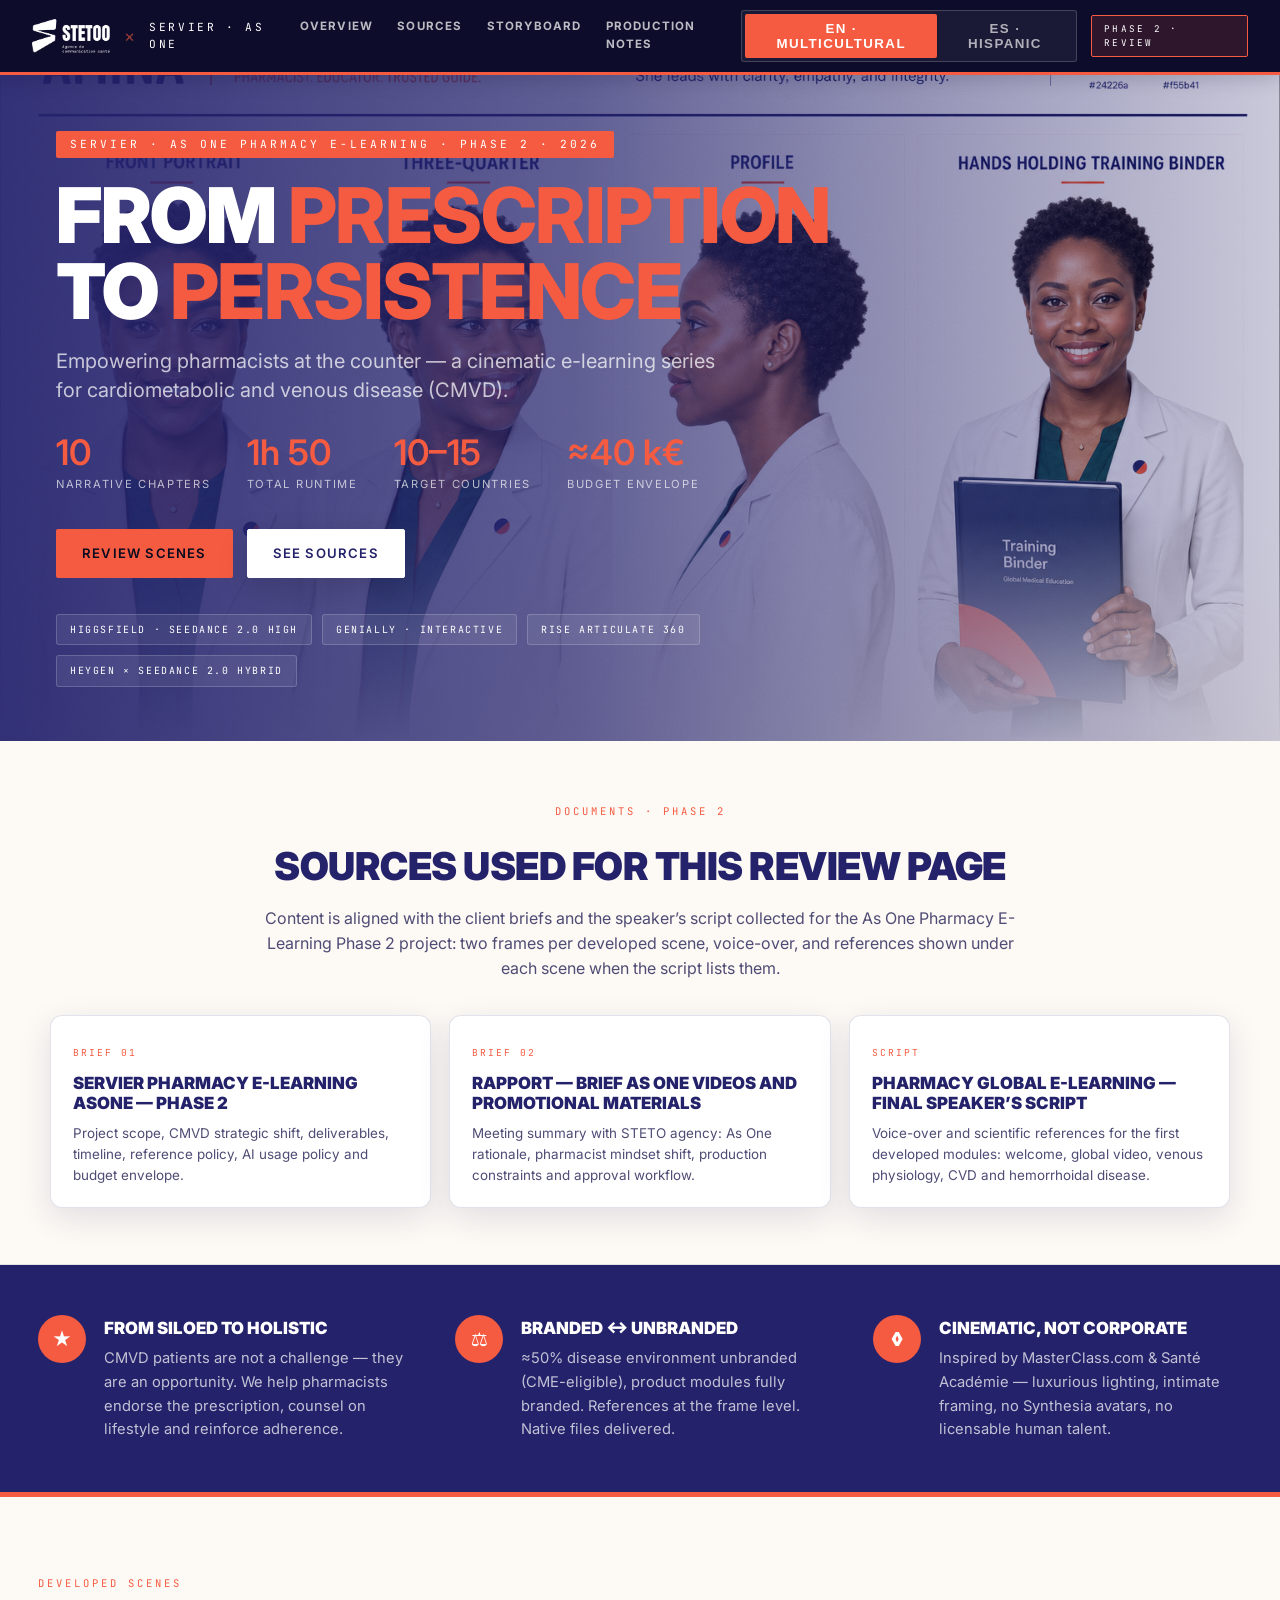
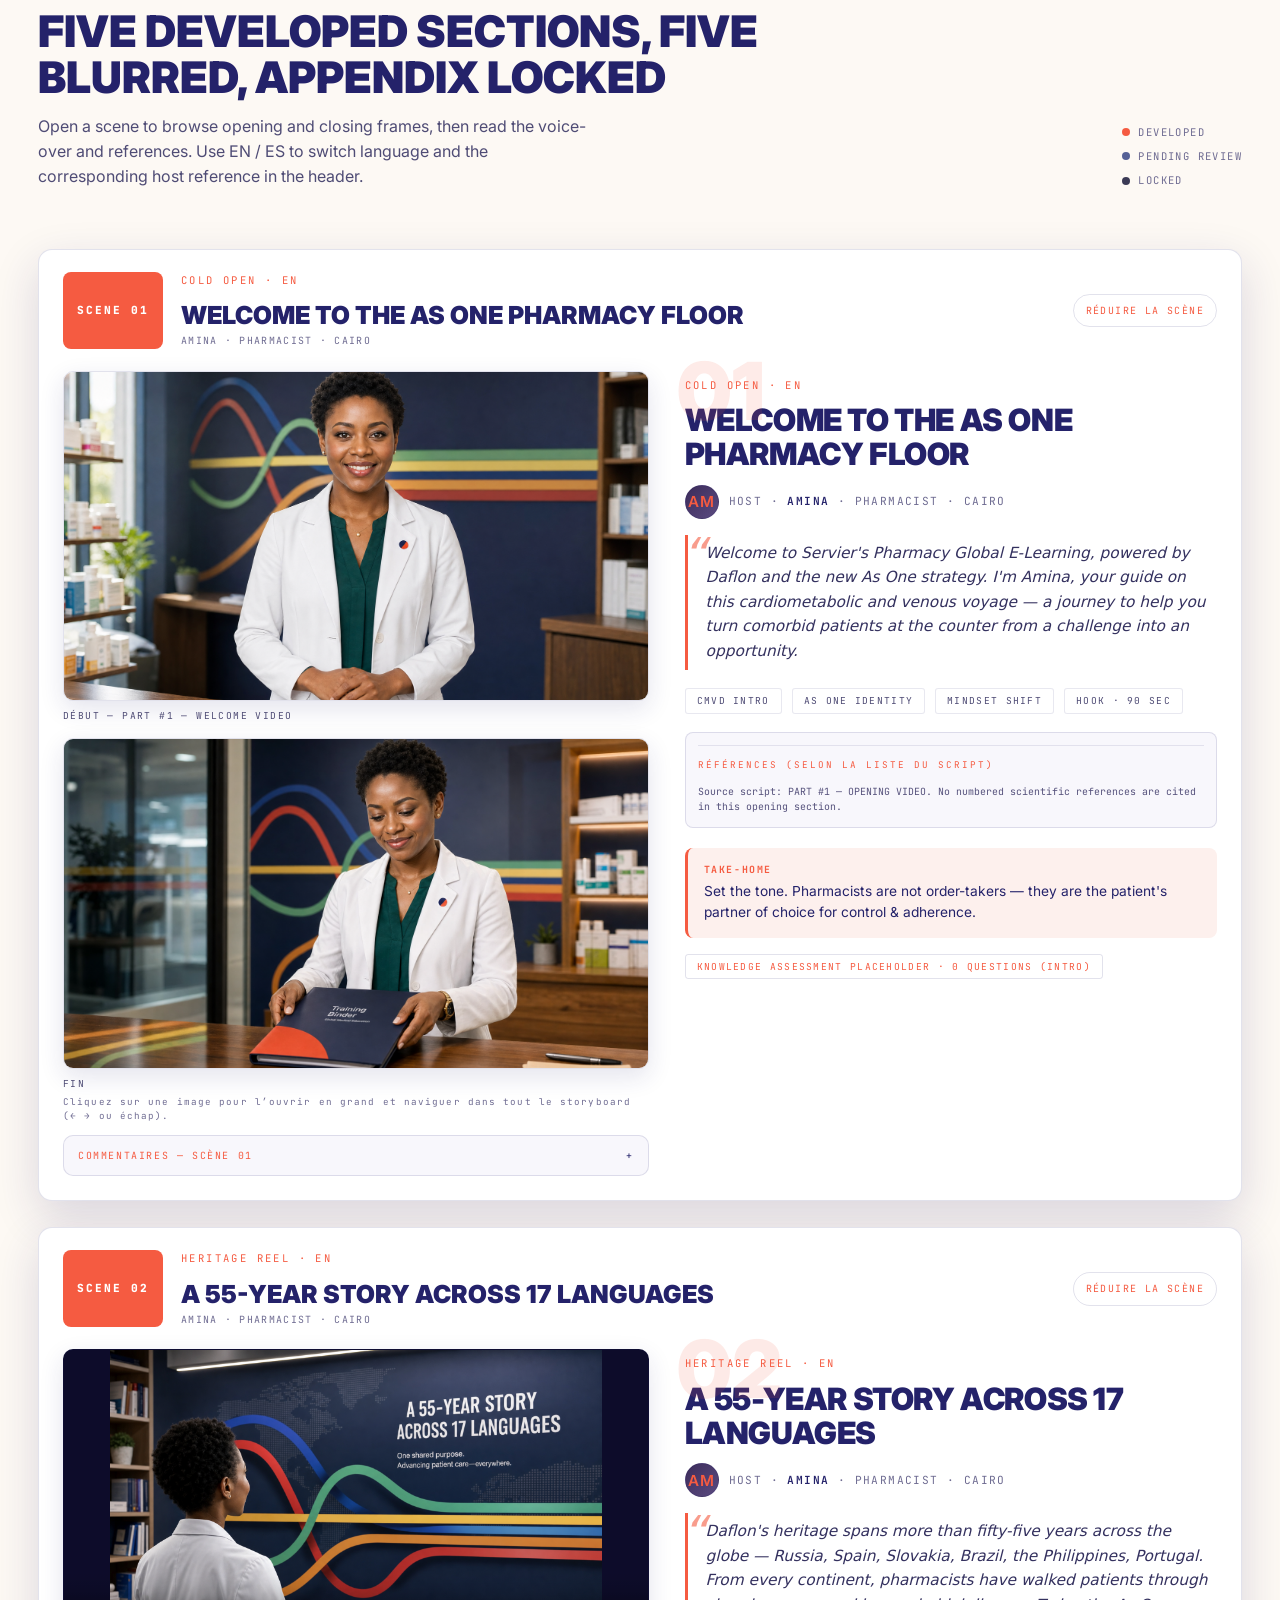
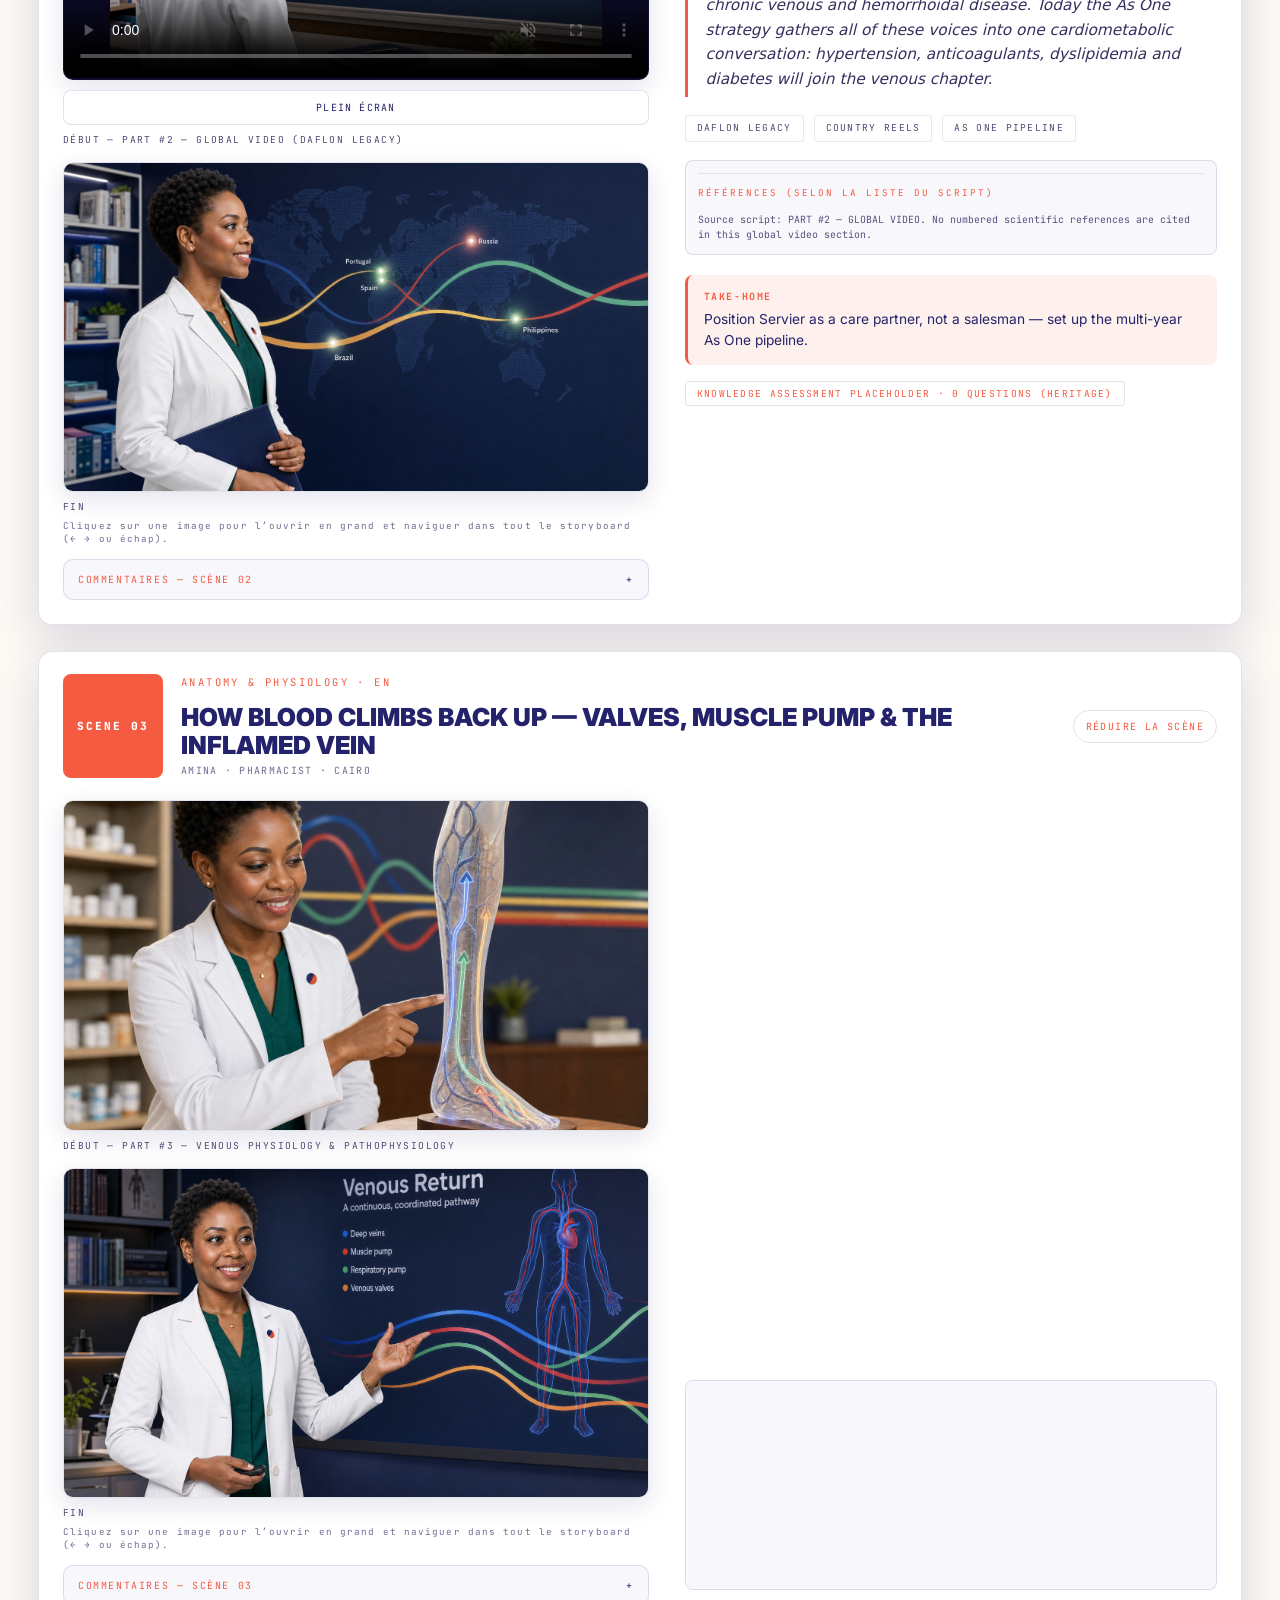
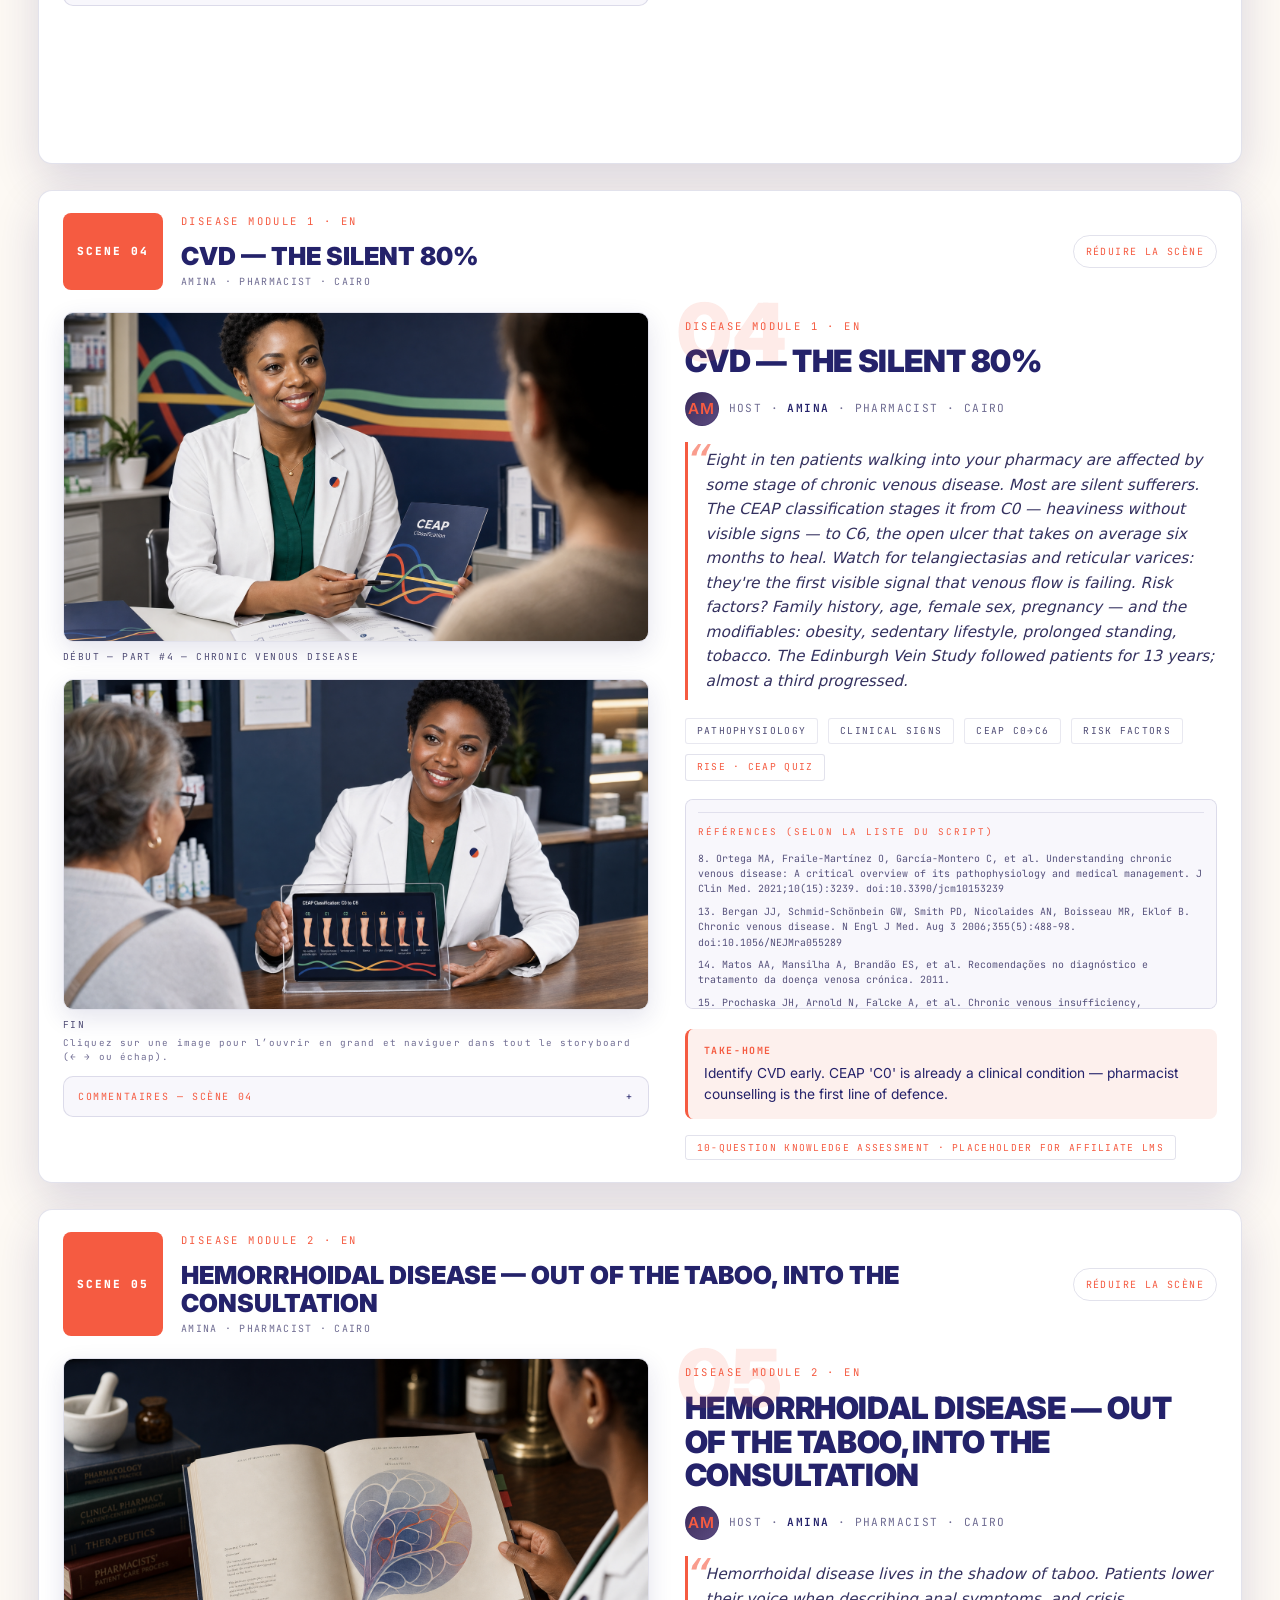
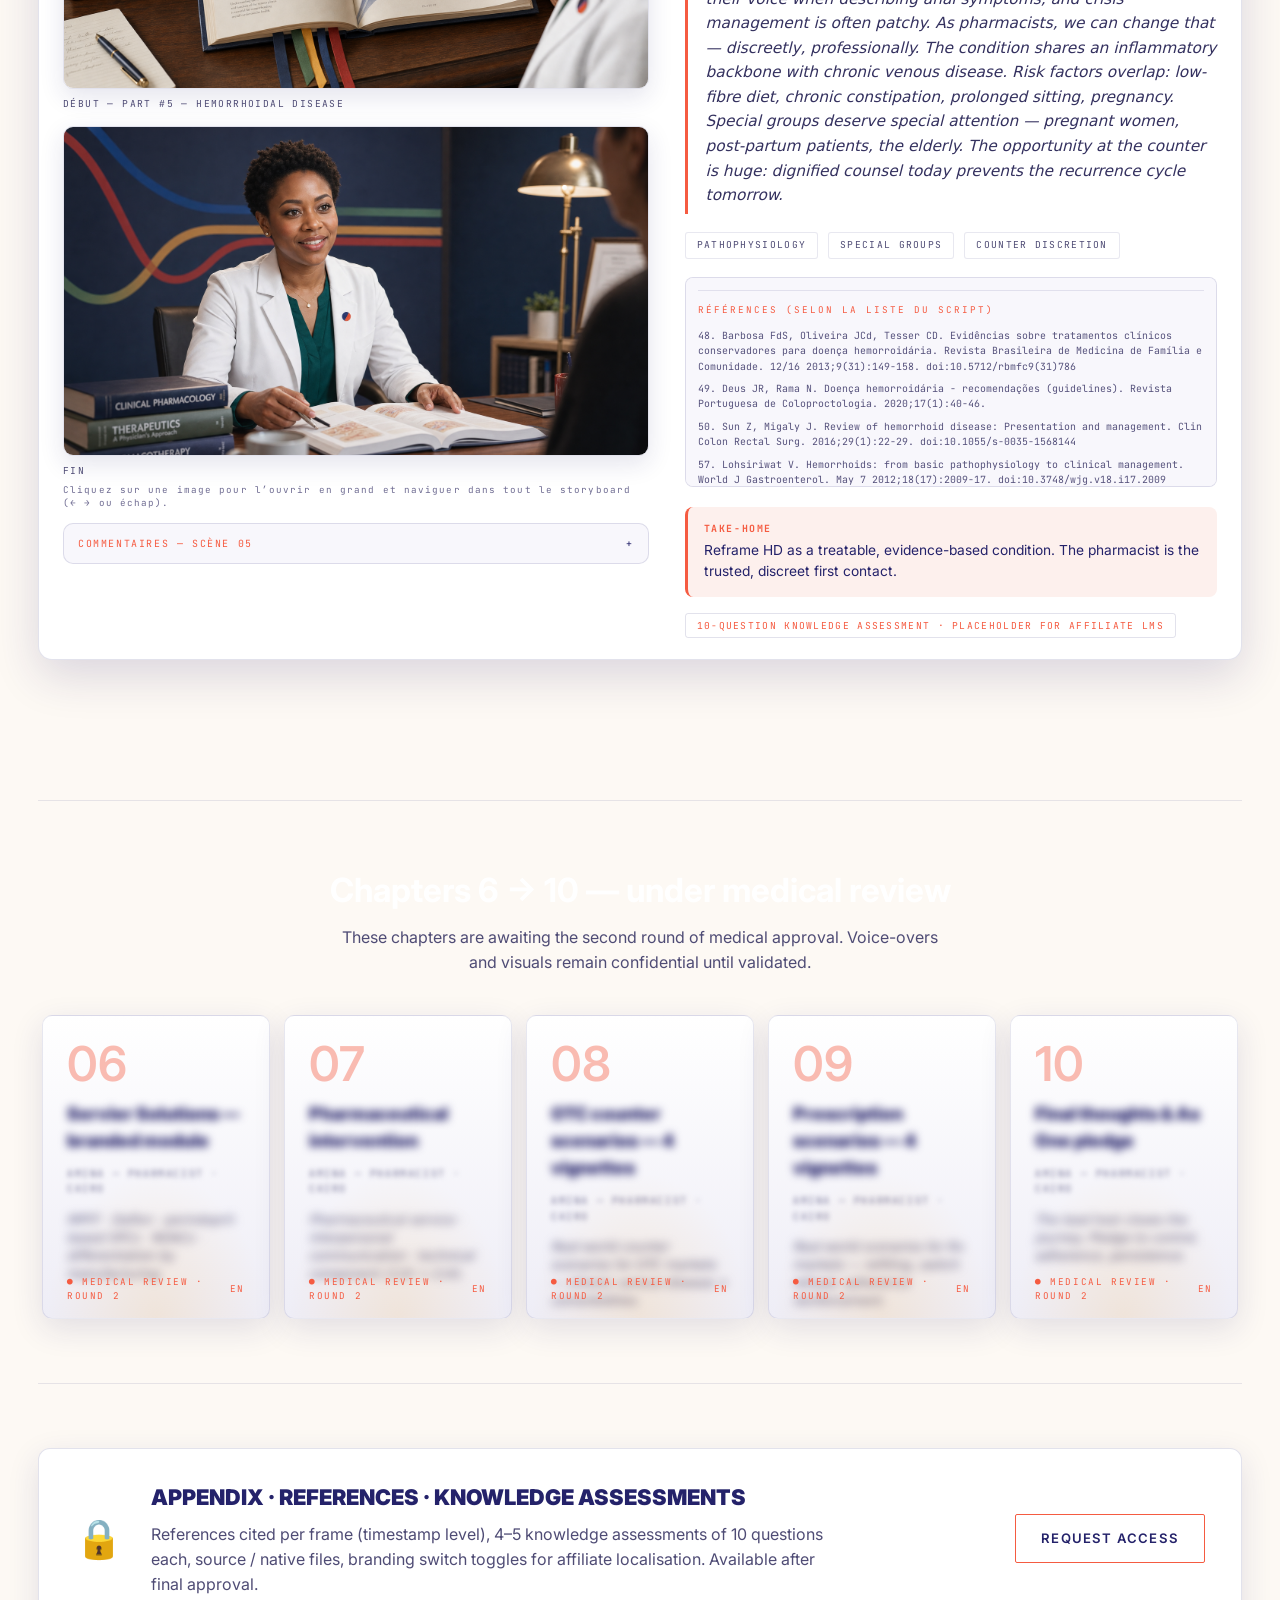
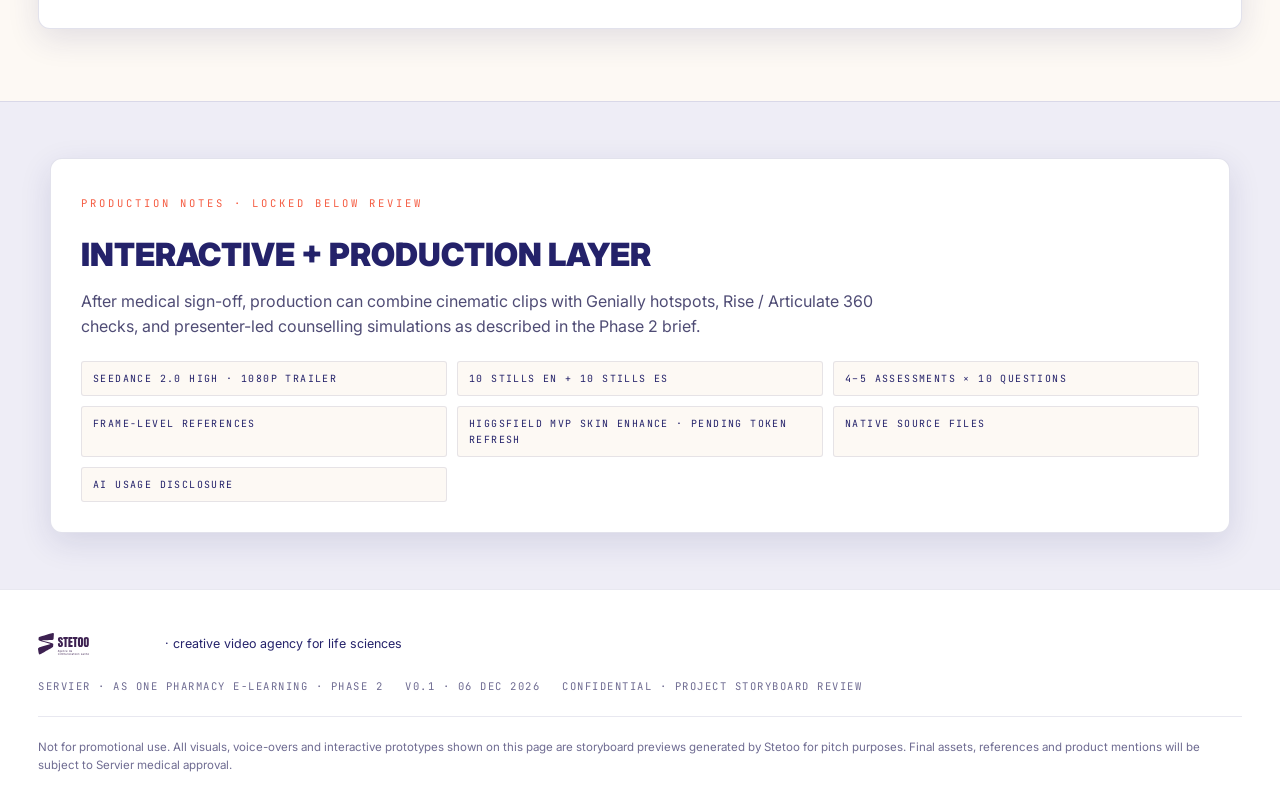
==== commit c410c349: "feat(scene2): vidéo opening à la place de la 1re slide, lightbox vidéo, retrait bloc charte As One C" ====
--- a/index.html
+++ b/index.html
@@ -216,7 +216,10 @@
   <div class="lightbox-backdrop" data-lightbox-close tabindex="-1"></div>
   <div class="lightbox-panel">
     <button type="button" class="lightbox-close" data-lightbox-close aria-label="Fermer">×</button>
-    <img id="lightbox-image" src="" alt="">
+    <div class="lightbox-media">
+      <img id="lightbox-image" src="" alt="">
+      <video id="lightbox-video" class="lightbox-video-el" controls playsinline preload="metadata" hidden></video>
+    </div>
     <p class="lightbox-caption" id="lightbox-caption"></p>
     <div class="lightbox-bar">
       <button type="button" class="lightbox-navbtn" id="lightbox-prev" aria-label="Image précédente">←</button>
--- a/styles.css
+++ b/styles.css
@@ -135,13 +135,19 @@
 .scene-thumb img{width:100%;height:auto;aspect-ratio:16/9;object-fit:cover;display:block}
 .scene-frame-cap{margin-top:8px;font-family:var(--mono);font-size:.6rem;letter-spacing:1.4px;text-transform:uppercase;color:var(--grey-soft);line-height:1.4}
 .frames-hint{font-family:var(--mono);font-size:.58rem;letter-spacing:1.1px;color:var(--grey);margin:0 0 12px;line-height:1.45}
+.scene-frame-block--video .scene-video-shell{border-radius:10px;overflow:hidden;border:1px solid var(--line);box-shadow:0 8px 24px rgba(36,34,106,.12);background:#0d0c2a}
+.scene-inline-video{width:100%;aspect-ratio:16/9;display:block}
+.scene-video-lightbox-hit{margin-top:10px;width:100%;padding:10px 14px;border:1px solid var(--line);border-radius:8px;background:#fff;color:var(--navy);font-family:var(--mono);font-size:.62rem;letter-spacing:1.2px;text-transform:uppercase;cursor:pointer;transition:background .2s,border-color .2s}
+.scene-video-lightbox-hit:hover{background:#fdf0ed;border-color:var(--tangerine)}
 
 /* lightbox (storyboard plein écran) */
 .lightbox{position:fixed;inset:0;z-index:200;display:flex;align-items:center;justify-content:center;padding:24px;box-sizing:border-box}
 .lightbox[hidden]{display:none!important}
 .lightbox-backdrop{position:absolute;inset:0;background:rgba(13,12,42,.88);cursor:pointer}
 .lightbox-panel{position:relative;z-index:1;max-width:min(1100px,100%);max-height:100%;display:flex;flex-direction:column;align-items:center;gap:12px}
-.lightbox-panel #lightbox-image{max-width:100%;max-height:min(78vh,900px);width:auto;height:auto;object-fit:contain;border-radius:8px;box-shadow:0 20px 60px rgba(0,0,0,.45)}
+.lightbox-media{position:relative;width:100%;display:flex;justify-content:center;align-items:center;min-height:120px}
+.lightbox-media #lightbox-image,.lightbox-media .lightbox-video-el{max-width:100%;max-height:min(78vh,900px);width:auto;height:auto;object-fit:contain;border-radius:8px;box-shadow:0 20px 60px rgba(0,0,0,.45)}
+.lightbox-media .lightbox-video-el{background:#000}
 .lightbox-caption{max-width:100%;text-align:center;font-family:var(--sans);font-size:.9rem;color:#fff;padding:0 8px;line-height:1.45}
 .lightbox-close{position:absolute;top:-8px;right:-8px;z-index:2;width:44px;height:44px;border:0;border-radius:50%;background:var(--tangerine);color:#fff;font-size:1.5rem;line-height:1;cursor:pointer;box-shadow:0 4px 16px rgba(0,0,0,.3)}
 .lightbox-close:hover{filter:brightness(1.08)}
@@ -183,13 +189,6 @@
 .comment-status{font-family:var(--mono);font-size:.62rem;letter-spacing:1.2px;text-transform:uppercase;color:var(--grey)}
 @media(max-width:920px){.scene-summary{grid-template-columns:1fr}.scene-marker{align-self:auto;width:max-content}.scene-summary-action{width:max-content}.scene-body{grid-template-columns:1fr;gap:24px}.scene-num{font-size:4rem;top:-18px}}
 
-.asone-card{background:linear-gradient(135deg,#24226a,#312f7d);color:#fff;border-radius:10px;padding:14px;margin:0 0 18px;border-left:5px solid var(--tangerine)}
-.asone-title{font-family:var(--mono);font-size:.62rem;letter-spacing:1.6px;text-transform:uppercase;color:#fff;margin-bottom:10px;font-weight:800}
-.asone-grid{display:grid;grid-template-columns:repeat(2,1fr);gap:8px}
-.asone-grid span{background:rgba(255,255,255,.08);border:1px solid rgba(255,255,255,.14);border-radius:5px;padding:8px;font-size:.74rem;color:rgba(255,255,255,.82)}
-.asone-grid b{display:block;color:#fff;font-family:var(--mono);font-size:.56rem;letter-spacing:1.4px;text-transform:uppercase;margin-bottom:3px}
-@media(max-width:620px){.asone-grid{grid-template-columns:1fr}}
-
 /* blurred rail */
 .blurred-rail{position:relative;margin-top:140px;padding:64px 0;border-top:1px solid var(--line-cool);border-bottom:1px solid var(--line-cool)}
 .rail-overlay{text-align:center;margin-bottom:40px;padding:0 24px}
